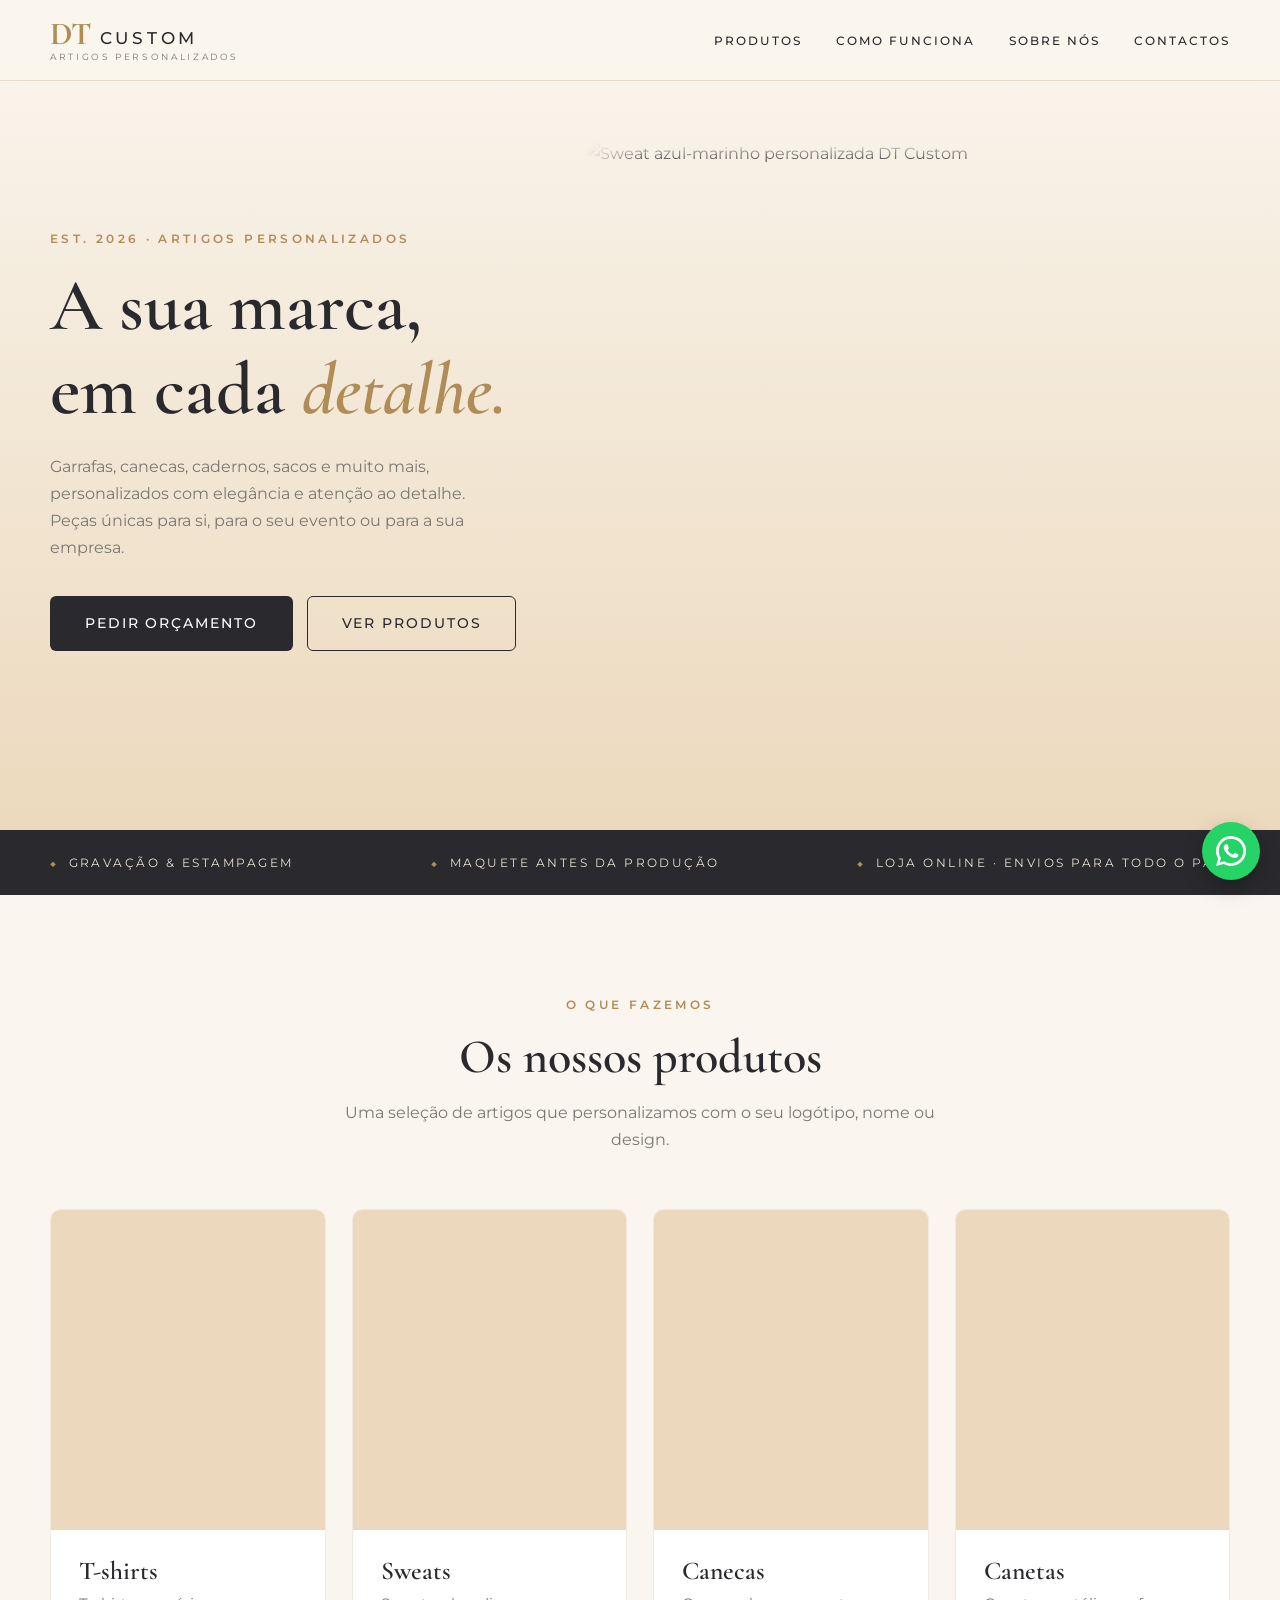
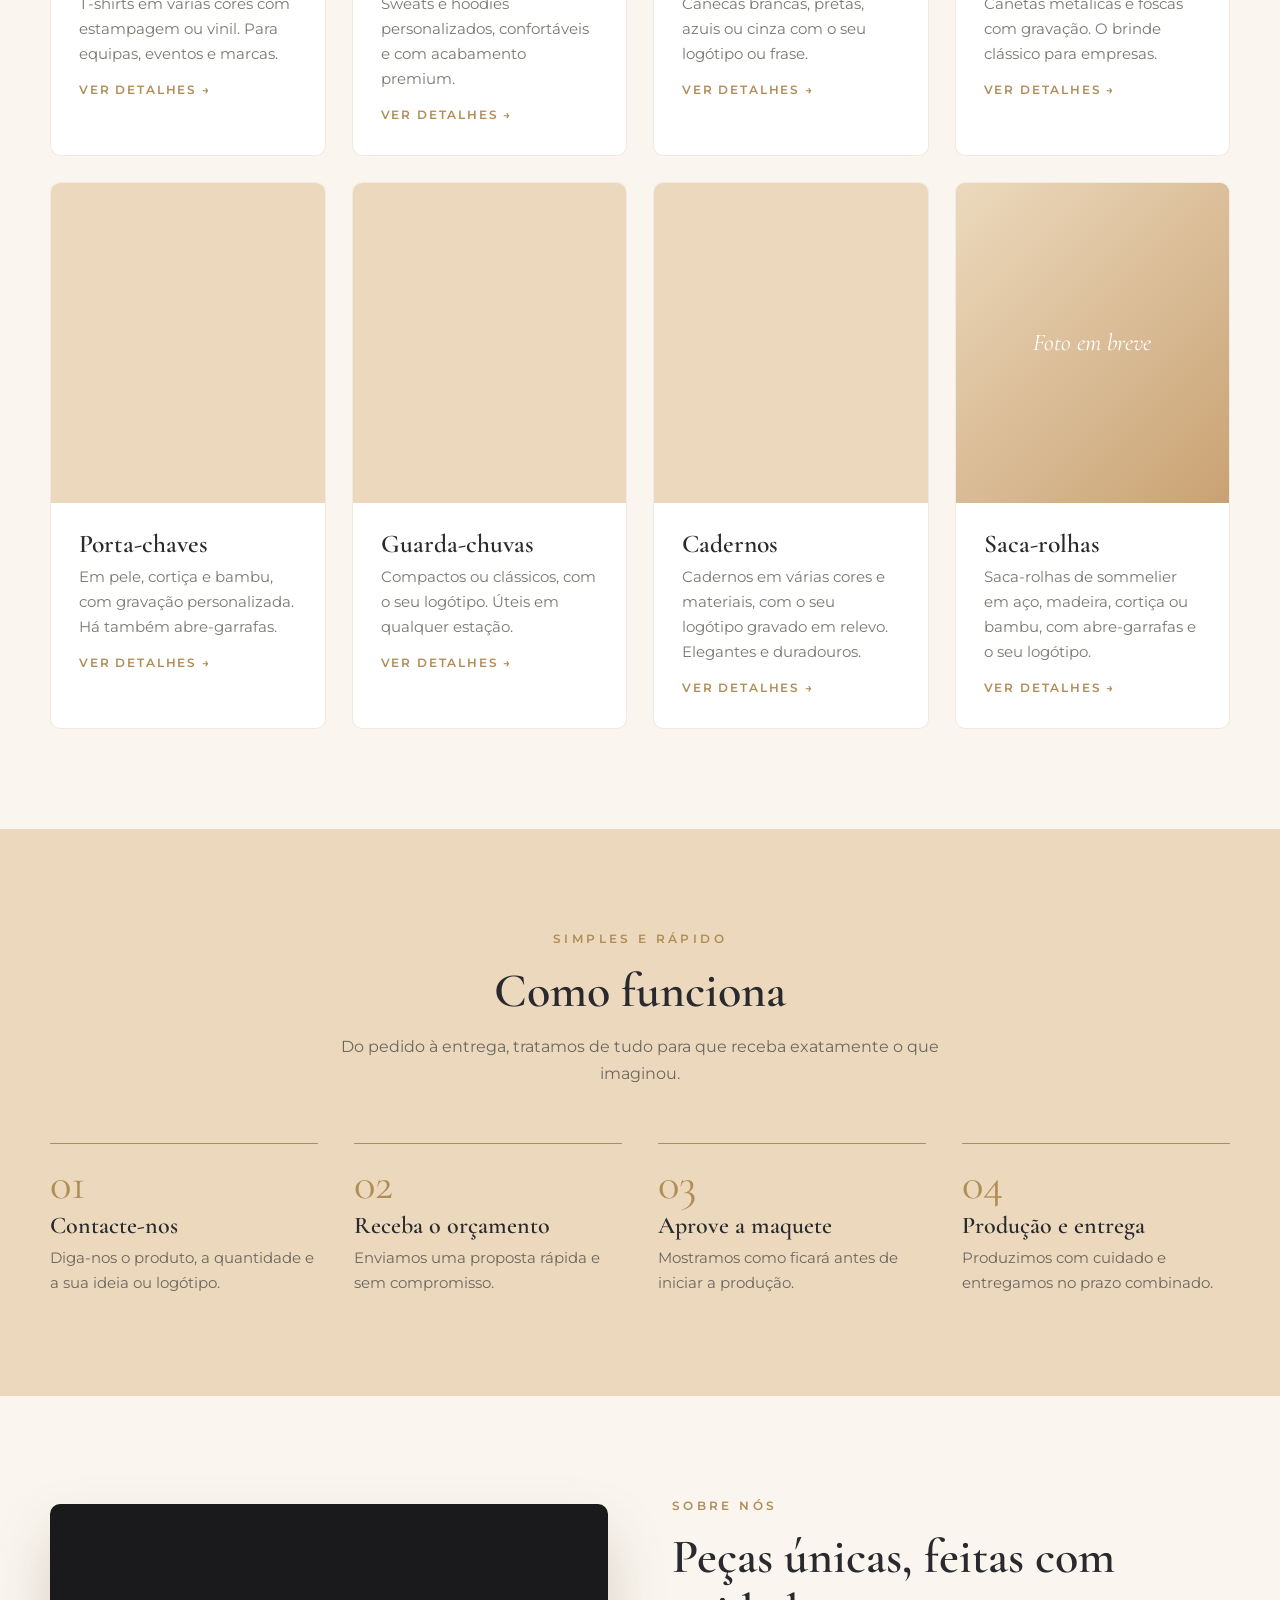
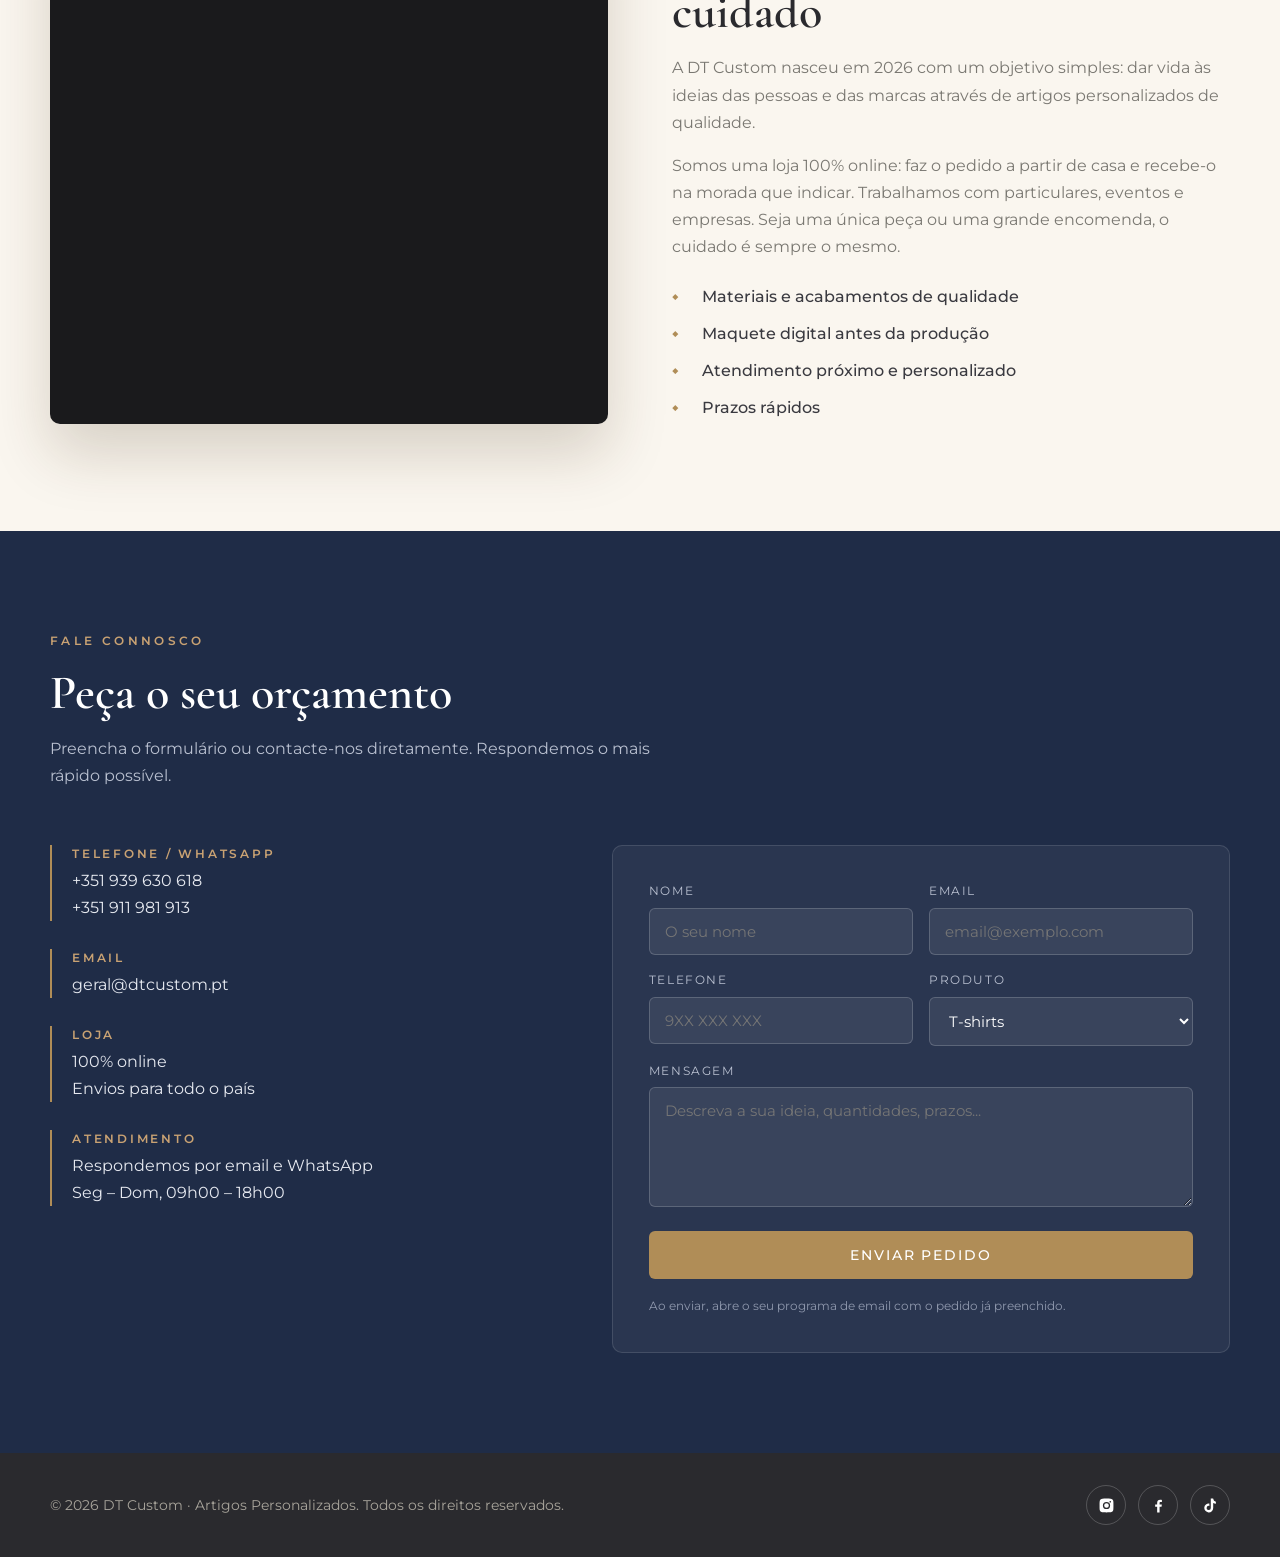
==== site.html @ 7c02f014 "Add files via upload" ====
<!DOCTYPE html>
<html lang="pt-PT">
<head>
  <meta charset="UTF-8">
  <meta name="viewport" content="width=device-width, initial-scale=1.0">
  <title>DT Custom | Artigos Personalizados</title>
  <meta name="description" content="DT Custom — artigos personalizados: garrafas, canecas, cadernos, sacos e brindes com a sua marca. Peça o seu orçamento.">
  <link rel="preconnect" href="https://fonts.googleapis.com">
  <link rel="preconnect" href="https://fonts.gstatic.com" crossorigin>
  <link href="https://fonts.googleapis.com/css2?family=Cormorant+Garamond:wght@500;600;700&family=Montserrat:wght@400;500;600&display=swap" rel="stylesheet">

  <style>
    /* ============ CORES (inspiradas na imagem de layout) ============ */
    :root {
      --creme: #faf6ef;
      --madeira: #ecd9bd;
      --kraft: #c9a273;
      --dourado: #b08d57;
      --marinho: #1f2c47;
      --carvao: #2a2a2e;
      --texto: #3a3a40;
      --cinza: #7a7872;
      --raio: 6px;
    }

    * { margin: 0; padding: 0; box-sizing: border-box; }
    html { scroll-behavior: smooth; }
    body { font-family: 'Montserrat', sans-serif; color: var(--texto); background: var(--creme); line-height: 1.7; }
    a { color: inherit; text-decoration: none; }
    img { max-width: 100%; display: block; }
    .container { width: min(1180px, 100% - 40px); margin-inline: auto; }
    section { padding: 100px 0; }

    h1, h2, h3 { font-family: 'Cormorant Garamond', serif; color: var(--carvao); font-weight: 600; line-height: 1.15; }
    h2 { font-size: clamp(2rem, 4.5vw, 3rem); margin-bottom: 14px; }
    .tag { display: block; font-size: .75rem; font-weight: 600; letter-spacing: .28em; text-transform: uppercase; color: var(--dourado); margin-bottom: 14px; }
    .subtitulo { color: var(--cinza); max-width: 600px; }
    .centro { text-align: center; }
    .centro .subtitulo { margin-inline: auto; }

    .btn {
      display: inline-block; padding: 15px 34px; border-radius: var(--raio);
      font-weight: 500; font-size: .85rem; letter-spacing: .14em; text-transform: uppercase;
      transition: all .25s; cursor: pointer; border: 1px solid transparent; font-family: inherit;
    }
    .btn-principal { background: var(--carvao); color: #fff; }
    .btn-principal:hover { background: var(--dourado); }
    .btn-contorno { border-color: var(--carvao); color: var(--carvao); }
    .btn-contorno:hover { background: var(--carvao); color: #fff; }

    /* ============ MENU ============ */
    header { position: fixed; inset: 0 0 auto 0; z-index: 100; background: rgba(250,246,239,.94); backdrop-filter: blur(8px); border-bottom: 1px solid rgba(176,141,87,.25); }
    .nav { display: flex; align-items: center; justify-content: space-between; height: 80px; }
    .logo { display: flex; flex-direction: column; line-height: 1; align-items: flex-start; }
    .logo b { font-family: 'Cormorant Garamond', serif; font-size: 2rem; font-weight: 700; color: var(--dourado); letter-spacing: -.02em; }
    .logo b small { font-size: 1.05rem; color: var(--carvao); letter-spacing: .22em; font-family: 'Montserrat', sans-serif; font-weight: 500; margin-left: 8px; }
    .logo span { font-size: .55rem; letter-spacing: .3em; color: var(--cinza); margin-top: 3px; }
    .menu { display: flex; gap: 34px; list-style: none; align-items: center; }
    .menu a { font-size: .78rem; font-weight: 500; letter-spacing: .16em; text-transform: uppercase; color: var(--carvao); transition: color .2s; }
    .menu a:hover { color: var(--dourado); }
    .menu-btn { display: none; background: none; border: none; font-size: 1.8rem; cursor: pointer; color: var(--carvao); }

    /* Submenu de produtos */
    .menu > li { position: relative; }
    .menu > li.tem-sub { padding: 28px 0; }
    .submenu { position: absolute; top: 100%; left: -20px; min-width: 220px; list-style: none; background: #fff; border: 1px solid rgba(176,141,87,.25); border-radius: 8px; padding: 10px 0; box-shadow: 0 18px 40px rgba(60,40,10,.14); opacity: 0; visibility: hidden; transform: translateY(8px); transition: all .2s; }
    .menu > li:hover .submenu, .menu > li:focus-within .submenu { opacity: 1; visibility: visible; transform: none; }
    .submenu a { display: block; padding: 9px 22px; font-size: .74rem; }
    .submenu a:hover { background: var(--creme); }
    .produto { cursor: pointer; }
    .produto:not(.destaque) .texto::after { content: "Ver detalhes →"; display: block; margin-top: 14px; font-size: .72rem; letter-spacing: .16em; text-transform: uppercase; color: var(--dourado); font-weight: 600; }

    /* ============ HERO ============ */
    .hero { padding: 140px 0 90px; background: linear-gradient(180deg, var(--creme), var(--madeira)); }
    .hero-grid { display: grid; grid-template-columns: .85fr 1.15fr; gap: 56px; align-items: center; }
    .hero h1 { font-size: clamp(2.6rem, 6vw, 4.6rem); margin-bottom: 20px; }
    .hero h1 em { color: var(--dourado); font-style: italic; }
    .hero p { color: var(--cinza); max-width: 440px; margin-bottom: 34px; }
    .hero-botoes { display: flex; gap: 14px; flex-wrap: wrap; }
    /* A foto dissolve-se no fundo do banner (sem moldura) */
    .hero-img { position: relative; }
    .hero-img img {
      width: 100%; height: clamp(360px, 54vw, 600px); object-fit: cover; object-position: center 30%;
      mix-blend-mode: multiply;
      -webkit-mask-image: linear-gradient(to right, transparent 0, #000 9%, #000 92%, transparent 100%), linear-gradient(to bottom, transparent 0, #000 4%, #000 90%, transparent 100%);
      -webkit-mask-composite: source-in;
      mask-image: linear-gradient(to right, transparent 0, #000 9%, #000 92%, transparent 100%), linear-gradient(to bottom, transparent 0, #000 4%, #000 90%, transparent 100%);
      mask-composite: intersect;
    }

    /* ============ FAIXA ============ */
    .faixa { background: var(--carvao); color: #e8dfce; padding: 22px 0; }
    .faixa .container { display: flex; justify-content: space-between; flex-wrap: wrap; gap: 14px 30px; font-size: .78rem; letter-spacing: .2em; text-transform: uppercase; }
    .faixa span::before { content: "◆"; color: var(--dourado); margin-right: 10px; font-size: .6rem; }

    /* ============ IMAGENS RECORTADAS DA FOTO ============ */
    .recorte {
      background-image: url('IMG/DT%20custom%20layout.jpg');
      background-repeat: no-repeat;
      background-size: 380% auto;
      background-color: var(--madeira);
    }

    /* ============ PRODUTOS ============ */
    .produtos-grid { display: grid; grid-template-columns: repeat(auto-fit, minmax(250px, 1fr)); gap: 26px; margin-top: 56px; }
    .foto.sem-foto, .prod-foto.sem-foto { display: grid; place-items: center; background: linear-gradient(135deg, var(--madeira), var(--kraft)); }
    .foto.sem-foto span { font-family: 'Cormorant Garamond', serif; font-style: italic; font-size: 1.5rem; color: #fff; }
    .produto { background: #fff; border-radius: 10px; overflow: hidden; transition: transform .3s, box-shadow .3s; border: 1px solid rgba(176,141,87,.18); }
    .produto:hover { transform: translateY(-6px); box-shadow: 0 22px 44px rgba(60,40,10,.12); }
    .produto .foto { height: 320px; background-size: cover; background-position: center 82%; background-repeat: no-repeat; background-color: var(--madeira); }
    .produto div.texto { padding: 26px 28px 30px; }
    .produto h3 { font-size: 1.6rem; margin-bottom: 6px; }
    .produto p { color: var(--cinza); font-size: .92rem; }

    /* Cartão em destaque (Cadernos): ocupa a linha toda */
    .produto.destaque { grid-column: 1 / -1; display: grid; grid-template-columns: 1.5fr 1fr; align-items: stretch; }
    .produto.destaque .foto { height: 100%; min-height: 380px; background-size: cover !important; background-position: center !important; }
    .produto.destaque .texto { display: flex; flex-direction: column; justify-content: center; padding: 40px; }
    .produto.destaque h3 { font-size: 2.2rem; }
    .produto.destaque p { font-size: 1rem; margin-bottom: 22px; }
    .produto.destaque .btn { align-self: flex-start; }
    @media (max-width: 800px) { .produto.destaque { grid-template-columns: 1fr; } .produto.destaque .foto { min-height: 280px; } .produto.destaque .texto { padding: 26px 28px 30px; } }

    /* Ampliar foto (resolução total) */
    .lightbox { position: fixed; inset: 0; z-index: 200; background: rgba(15,15,18,.92); display: none; align-items: center; justify-content: center; padding: 20px; cursor: zoom-out; }
    .lightbox.aberto { display: flex; }
    .lightbox img { max-width: 100%; max-height: 100%; object-fit: contain; border-radius: 6px; }
    .lightbox button { position: absolute; top: 14px; right: 20px; background: none; border: none; color: #fff; font-size: 2.4rem; cursor: pointer; line-height: 1; }

    /* ============ PROCESSO ============ */
    .processo { background: var(--madeira); }
    .passos { display: grid; grid-template-columns: repeat(auto-fit, minmax(220px, 1fr)); gap: 36px; margin-top: 56px; counter-reset: passo; }
    .passo { counter-increment: passo; padding-top: 14px; border-top: 1px solid var(--dourado); }
    .passo::before { content: "0" counter(passo); display: block; font-family: 'Cormorant Garamond', serif; font-size: 2.8rem; color: var(--dourado); line-height: 1.2; }
    .passo h3 { font-size: 1.5rem; margin-bottom: 6px; }
    .passo p { color: #6b675f; font-size: .92rem; }

    /* ============ SOBRE ============ */
    .sobre-grid { display: grid; grid-template-columns: 1fr 1fr; gap: 64px; align-items: center; }
    .sobre-img { height: 520px; border-radius: 10px; background: #1a1a1c url('IMG/Gemini_Generated_Image_ebyib9ebyib9ebyi.jpg') center / cover no-repeat; box-shadow: 0 30px 60px rgba(60,40,10,.18); }
    .sobre-texto p { color: var(--cinza); margin-bottom: 16px; }
    .vantagens { list-style: none; margin-top: 22px; }
    .vantagens li { padding-left: 30px; position: relative; margin-bottom: 10px; font-weight: 500; }
    .vantagens li::before { content: "◆"; position: absolute; left: 0; color: var(--dourado); font-size: .7rem; top: 4px; }

    /* ============ CONTACTOS ============ */
    .contactos { background: var(--marinho); color: #fff; }
    .contactos h2 { color: #fff; }
    .contactos .subtitulo { color: #b9c0d0; }
    .contactos-grid { display: grid; grid-template-columns: .9fr 1.1fr; gap: 56px; margin-top: 56px; }
    .info-item { margin-bottom: 28px; padding-left: 20px; border-left: 2px solid var(--dourado); }
    .info-item h4 { font-size: .72rem; letter-spacing: .24em; text-transform: uppercase; color: var(--kraft); font-weight: 600; margin-bottom: 2px; }
    .info-item p, .info-item a { color: #e6e9f0; }
    .info-item a:hover { color: var(--kraft); }

    form { background: rgba(255,255,255,.05); border: 1px solid rgba(255,255,255,.12); border-radius: 10px; padding: 36px; display: grid; gap: 16px; }
    .linha { display: grid; grid-template-columns: 1fr 1fr; gap: 16px; }
    label { font-size: .72rem; letter-spacing: .14em; text-transform: uppercase; color: #b9c0d0; display: block; margin-bottom: 6px; }
    input, select, textarea { width: 100%; padding: 13px 15px; border-radius: var(--raio); border: 1px solid rgba(255,255,255,.18); background: rgba(255,255,255,.07); color: #fff; font-family: inherit; font-size: .95rem; }
    select option { color: #000; }
    input:focus, select:focus, textarea:focus { outline: 2px solid var(--dourado); border-color: transparent; }
    textarea { resize: vertical; min-height: 120px; }
    form .btn-principal { background: var(--dourado); }
    form .btn-principal:hover { background: var(--kraft); }
    .form-nota { font-size: .78rem; color: #8f98ad; }

    /* ============ RODAPÉ ============ */
    footer { background: var(--carvao); color: #a8a49b; padding: 32px 0; font-size: .85rem; }
    .rodape { display: flex; justify-content: space-between; align-items: center; flex-wrap: wrap; gap: 16px; }
    .redes { display: flex; gap: 12px; }
    .redes a { width: 40px; height: 40px; border-radius: 50%; border: 1px solid rgba(255,255,255,.2); display: grid; place-items: center; transition: all .2s; }
    .redes a:hover { background: var(--dourado); border-color: var(--dourado); }
    .redes svg { width: 17px; height: 17px; fill: #fff; }

    .whatsapp { position: fixed; right: 20px; bottom: 20px; z-index: 99; width: 58px; height: 58px; border-radius: 50%; background: #25d366; display: grid; place-items: center; box-shadow: 0 8px 20px rgba(0,0,0,.25); transition: transform .2s; }
    .whatsapp:hover { transform: scale(1.08); }
    .whatsapp svg { width: 30px; height: 30px; fill: #fff; }

    /* ============ TELEMÓVEL ============ */
    @media (max-width: 900px) {
      section { padding: 70px 0; }
      .menu-btn { display: block; }
      .menu { position: absolute; top: 80px; left: 0; right: 0; flex-direction: column; align-items: stretch; gap: 0; background: var(--creme); max-height: 0; overflow: hidden; transition: max-height .3s; border-bottom: 1px solid rgba(176,141,87,.25); }
      .menu.aberto { max-height: 400px; }
      .menu li a { display: block; padding: 16px 24px; border-top: 1px solid rgba(176,141,87,.15); }
      .menu > li.tem-sub { padding: 0; }
      .submenu { position: static; opacity: 1; visibility: visible; transform: none; box-shadow: none; border: none; border-radius: 0; background: rgba(236,217,189,.35); padding: 0; }
      .submenu a { padding-left: 44px; }
      .menu.aberto { max-height: 80vh; overflow-y: auto; }
      .hero { padding-top: 120px; }
      .hero-grid, .sobre-grid, .contactos-grid { grid-template-columns: 1fr; }
      .sobre-img { height: 360px; }
      .linha { grid-template-columns: 1fr; }
      form { padding: 24px; }
      .faixa .container { justify-content: center; text-align: center; }
    }
  </style>
</head>
<body>

  <!-- ================= MENU ================= -->
  <header>
    <nav class="container nav">
      <a href="#inicio" class="logo" aria-label="DT Custom">
        <b>DT<small>CUSTOM</small></b>
        <span>ARTIGOS PERSONALIZADOS</span>
      </a>
      <button class="menu-btn" aria-label="Abrir menu" onclick="document.querySelector('.menu').classList.toggle('aberto')">☰</button>
      <ul class="menu">
        <li class="tem-sub">
          <a href="#produtos">Produtos</a>
          <ul class="submenu">
            <li><a href="produtos/t-shirts.html">T-shirts</a></li>
            <li><a href="produtos/sweats.html">Sweats</a></li>
            <li><a href="produtos/canecas.html">Canecas</a></li>
            <li><a href="produtos/canetas.html">Canetas</a></li>
            <li><a href="produtos/porta-chaves.html">Porta-chaves</a></li>
            <li><a href="produtos/guarda-chuvas.html">Guarda-chuvas</a></li>
            <li><a href="produtos/cadernos.html">Cadernos</a></li>
            <li><a href="produtos/saca-rolhas.html">Saca-rolhas</a></li>
          </ul>
        </li>
        <li><a href="#processo">Como funciona</a></li>
        <li><a href="#sobre">Sobre nós</a></li>
        <li><a href="#contactos">Contactos</a></li>
      </ul>
    </nav>
  </header>

  <!-- ================= HERO ================= -->
  <section class="hero" id="inicio">
    <div class="container hero-grid">
      <div>
        <span class="tag">Est. 2026 · Artigos personalizados</span>
        <h1>A sua marca,<br>em cada <em>detalhe.</em></h1>
        <p>Garrafas, canecas, cadernos, sacos e muito mais, personalizados com elegância e atenção ao detalhe. Peças únicas para si, para o seu evento ou para a sua empresa.</p>
        <div class="hero-botoes">
          <a href="#contactos" class="btn btn-principal">Pedir orçamento</a>
          <a href="#produtos" class="btn btn-contorno">Ver produtos</a>
        </div>
      </div>
      <div class="hero-img">
        <img src="IMG/web/sweat_homem.jpg" alt="Sweat azul-marinho personalizada DT Custom">
      </div>
    </div>
  </section>

  <div class="faixa">
    <div class="container">
      <span>Gravação &amp; estampagem</span>
      <span>Maquete antes da produção</span>
      <span>Loja online · Envios para todo o país</span>
    </div>
  </div>

  <!-- ================= PRODUTOS ================= -->
  <section id="produtos">
    <div class="container">
      <div class="centro">
        <span class="tag">O que fazemos</span>
        <h2>Os nossos produtos</h2>
        <p class="subtitulo">Uma seleção de artigos que personalizamos com o seu logótipo, nome ou design.</p>
      </div>
      <div class="produtos-grid">
        <article class="produto">
          <div class="foto" data-full="IMG/t-shirts.jpg" style="background-image:url('IMG/web/t-shirts.jpg')"></div>
          <div class="texto"><h3>T-shirts</h3><p>T-shirts em várias cores com estampagem ou vinil. Para equipas, eventos e marcas.</p></div>
        </article>
        <article class="produto">
          <div class="foto" data-full="IMG/sweats.jpg" style="background-image:url('IMG/web/sweats.jpg')"></div>
          <div class="texto"><h3>Sweats</h3><p>Sweats e hoodies personalizados, confortáveis e com acabamento premium.</p></div>
        </article>
        <article class="produto">
          <div class="foto" data-full="IMG/canecas.jpg" style="background-image:url('IMG/web/canecas.jpg')"></div>
          <div class="texto"><h3>Canecas</h3><p>Canecas brancas, pretas, azuis ou cinza com o seu logótipo ou frase.</p></div>
        </article>
        <article class="produto">
          <div class="foto" data-full="IMG/canetas.jpg" style="background-image:url('IMG/web/canetas.jpg')"></div>
          <div class="texto"><h3>Canetas</h3><p>Canetas metálicas e foscas com gravação. O brinde clássico para empresas.</p></div>
        </article>
        <article class="produto">
          <div class="foto" data-full="IMG/porta%20chaves.jpg" style="background-image:url('IMG/web/porta-chaves.jpg')"></div>
          <div class="texto"><h3>Porta-chaves</h3><p>Em pele, cortiça e bambu, com gravação personalizada. Há também abre-garrafas.</p></div>
        </article>
        <article class="produto">
          <div class="foto" data-full="IMG/guarda-chuva.jpg" style="background-image:url('IMG/web/guarda-chuva.jpg')"></div>
          <div class="texto"><h3>Guarda-chuvas</h3><p>Compactos ou clássicos, com o seu logótipo. Úteis em qualquer estação.</p></div>
        </article>
        <article class="produto">
          <div class="foto" data-full="IMG/Cadernos.jpg" style="background-image:url('IMG/web/Cadernos.jpg')"></div>
          <div class="texto"><h3>Cadernos</h3><p>Cadernos em várias cores e materiais, com o seu logótipo gravado em relevo. Elegantes e duradouros.</p></div>
        </article>
        <article class="produto">
          <div class="foto sem-foto"><span>Foto em breve</span></div>
          <div class="texto"><h3>Saca-rolhas</h3><p>Saca-rolhas de sommelier em aço, madeira, cortiça ou bambu, com abre-garrafas e o seu logótipo.</p></div>
        </article>
      </div>
    </div>
  </section>

  <!-- ================= COMO FUNCIONA ================= -->
  <section class="processo" id="processo">
    <div class="container">
      <div class="centro">
        <span class="tag">Simples e rápido</span>
        <h2>Como funciona</h2>
        <p class="subtitulo" style="color:#6b675f">Do pedido à entrega, tratamos de tudo para que receba exatamente o que imaginou.</p>
      </div>
      <div class="passos">
        <div class="passo"><h3>Contacte-nos</h3><p>Diga-nos o produto, a quantidade e a sua ideia ou logótipo.</p></div>
        <div class="passo"><h3>Receba o orçamento</h3><p>Enviamos uma proposta rápida e sem compromisso.</p></div>
        <div class="passo"><h3>Aprove a maquete</h3><p>Mostramos como ficará antes de iniciar a produção.</p></div>
        <div class="passo"><h3>Produção e entrega</h3><p>Produzimos com cuidado e entregamos no prazo combinado.</p></div>
      </div>
    </div>
  </section>

  <!-- ================= SOBRE ================= -->
  <section id="sobre">
    <div class="container sobre-grid">
      <div class="sobre-img" role="img" aria-label="Logótipo DT Custom em dourado"></div>
      <div class="sobre-texto">
        <span class="tag">Sobre nós</span>
        <h2>Peças únicas, feitas com cuidado</h2>
        <p>A DT Custom nasceu em 2026 com um objetivo simples: dar vida às ideias das pessoas e das marcas através de artigos personalizados de qualidade.</p>
        <p>Somos uma loja 100% online: faz o pedido a partir de casa e recebe-o na morada que indicar. Trabalhamos com particulares, eventos e empresas. Seja uma única peça ou uma grande encomenda, o cuidado é sempre o mesmo.</p>
        <ul class="vantagens">
          <li>Materiais e acabamentos de qualidade</li>
          <li>Maquete digital antes da produção</li>
          <li>Atendimento próximo e personalizado</li>
          <li>Prazos rápidos</li>
        </ul>
      </div>
    </div>
  </section>

  <!-- ================= CONTACTOS ================= -->
  <section class="contactos" id="contactos">
    <div class="container">
      <span class="tag" style="color:var(--kraft)">Fale connosco</span>
      <h2>Peça o seu orçamento</h2>
      <p class="subtitulo">Preencha o formulário ou contacte-nos diretamente. Respondemos o mais rápido possível.</p>

      <div class="contactos-grid">
        <div>
          <!-- ALTERE OS SEUS DADOS DE CONTACTO AQUI -->
          <div class="info-item"><h4>Telefone / WhatsApp</h4><a href="tel:+351939630618">+351 939 630 618</a><br><a href="tel:+351911981913">+351 911 981 913</a></div>
          <div class="info-item"><h4>Email</h4><a href="mailto:geral@dtcustom.pt">geral@dtcustom.pt</a></div>
          <div class="info-item"><h4>Loja</h4><p>100% online<br>Envios para todo o país</p></div>
          <div class="info-item"><h4>Atendimento</h4><p>Respondemos por email e WhatsApp<br>Seg – Dom, 09h00 – 18h00</p></div>
        </div>

        <form id="formulario">
          <div class="linha">
            <div><label for="nome">Nome</label><input id="nome" required placeholder="O seu nome"></div>
            <div><label for="email">Email</label><input id="email" type="email" required placeholder="email@exemplo.com"></div>
          </div>
          <div class="linha">
            <div><label for="telefone">Telefone</label><input id="telefone" type="tel" placeholder="9XX XXX XXX"></div>
            <div>
              <label for="produto">Produto</label>
              <select id="produto">
                <option>T-shirts</option>
                <option>Sweats</option>
                <option>Canecas</option>
                <option>Canetas</option>
                <option>Porta-chaves</option>
                <option>Guarda-chuvas</option>
                <option>Cadernos</option>
                <option>Saca-rolhas</option>
                <option>Outro</option>
              </select>
            </div>
          </div>
          <div><label for="mensagem">Mensagem</label><textarea id="mensagem" required placeholder="Descreva a sua ideia, quantidades, prazos..."></textarea></div>
          <button type="submit" class="btn btn-principal">Enviar pedido</button>
          <p class="form-nota">Ao enviar, abre o seu programa de email com o pedido já preenchido.</p>
        </form>
      </div>
    </div>
  </section>

  <!-- ================= RODAPÉ ================= -->
  <footer>
    <div class="container rodape">
      <p>© <span id="ano"></span> DT Custom · Artigos Personalizados. Todos os direitos reservados.</p>
      <div class="redes">
        <!-- Coloque os links das suas redes sociais -->
        <a href="https://instagram.com/" target="_blank" rel="noopener" aria-label="Instagram">
          <svg viewBox="0 0 24 24"><path d="M12 2.2c3.2 0 3.6 0 4.8.1 1.2.1 1.8.2 2.2.4.6.2 1 .5 1.4.9.4.4.7.8.9 1.4.2.4.4 1.1.4 2.2.1 1.3.1 1.6.1 4.8s0 3.6-.1 4.8c-.1 1.2-.2 1.8-.4 2.2-.2.6-.5 1-.9 1.4-.4.4-.8.7-1.4.9-.4.2-1.1.4-2.2.4-1.3.1-1.6.1-4.8.1s-3.6 0-4.8-.1c-1.2-.1-1.8-.2-2.2-.4-.6-.2-1-.5-1.4-.9-.4-.4-.7-.8-.9-1.4-.2-.4-.4-1.1-.4-2.2C2.2 15.6 2.2 15.2 2.2 12s0-3.6.1-4.8c.1-1.2.2-1.8.4-2.2.2-.6.5-1 .9-1.4.4-.4.8-.7 1.4-.9.4-.2 1.1-.4 2.2-.4C8.4 2.2 8.8 2.2 12 2.2zm0 4.7a5.1 5.1 0 100 10.2 5.1 5.1 0 000-10.2zm0 8.4a3.3 3.3 0 110-6.6 3.3 3.3 0 010 6.6zm5.3-9.8a1.2 1.2 0 100 2.4 1.2 1.2 0 000-2.4z"/></svg>
        </a>
        <a href="https://facebook.com/" target="_blank" rel="noopener" aria-label="Facebook">
          <svg viewBox="0 0 24 24"><path d="M13.5 22v-8.2h2.8l.4-3.2h-3.2V8.5c0-.9.3-1.6 1.6-1.6h1.7V4.1c-.3 0-1.3-.1-2.5-.1-2.5 0-4.2 1.5-4.2 4.3v2.4H7.3v3.2h2.8V22h3.4z"/></svg>
        </a>
        <a href="https://tiktok.com/" target="_blank" rel="noopener" aria-label="TikTok">
          <svg viewBox="0 0 24 24"><path d="M19.6 6.7a4.8 4.8 0 01-3.8-4.2V2h-3.4v13.4a2.9 2.9 0 11-2-2.7V9.2a6.3 6.3 0 105.4 6.2V8.6a8.2 8.2 0 003.8 1V6.7z"/></svg>
        </a>
      </div>
    </div>
  </footer>

  <!-- Botão WhatsApp (altere o número: só dígitos, com indicativo 351) -->
  <a class="whatsapp" href="https://wa.me/351939630618" target="_blank" rel="noopener" aria-label="Falar no WhatsApp">
    <svg viewBox="0 0 24 24"><path d="M17.5 14.4c-.3-.1-1.7-.8-2-.9-.3-.1-.5-.1-.7.1-.2.3-.8.9-.9 1.1-.2.2-.3.2-.6.1-.3-.1-1.2-.5-2.3-1.4-.9-.8-1.4-1.7-1.6-2-.2-.3 0-.5.1-.6l.4-.5c.1-.2.2-.3.3-.5.1-.2 0-.4 0-.5l-.9-2.2c-.2-.6-.5-.5-.7-.5h-.6c-.2 0-.5.1-.8.4-.3.3-1 1-1 2.4s1 2.8 1.2 3c.1.2 2 3.1 4.9 4.3.7.3 1.2.5 1.7.6.7.2 1.3.2 1.8.1.6-.1 1.7-.7 1.9-1.4.2-.7.2-1.2.2-1.4-.1-.1-.3-.2-.6-.3zM12 21.8c-1.8 0-3.5-.5-5-1.4l-.4-.2-3.7 1 1-3.6-.2-.4A9.8 9.8 0 1112 21.8zM12 0a12 12 0 00-10.3 18.1L0 24l6.1-1.6A12 12 0 1012 0z"/></svg>
  </a>

  <script>
    // Clicar num produto abre a sua página
    document.querySelectorAll('.produto').forEach(function (card) {
      var slug = card.querySelector('h3').textContent.trim().toLowerCase().replace(/\s+/g, '-');
      card.addEventListener('click', function (e) {
        if (e.target.closest('a')) return;
        window.location.href = 'produtos/' + slug + '.html';
      });
    });

    // Pré-seleciona o produto vindo de uma página de produto (?produto=...)
    var pedido = new URLSearchParams(window.location.search).get('produto');
    if (pedido) {
      var sel = document.getElementById('produto');
      for (var k = 0; k < sel.options.length; k++) { if (sel.options[k].text === pedido) sel.selectedIndex = k; }
    }
    document.getElementById('ano').textContent = new Date().getFullYear();

    document.querySelectorAll('.menu a').forEach(function (link) {
      link.addEventListener('click', function () {
        document.querySelector('.menu').classList.remove('aberto');
      });
    });

    // Formulário: abre o email do cliente com o pedido preenchido (ALTERE o email de destino)
    var EMAIL_DESTINO = 'geral@dtcustom.pt';

    document.getElementById('formulario').addEventListener('submit', function (e) {
      e.preventDefault();
      var nome = document.getElementById('nome').value;
      var email = document.getElementById('email').value;
      var telefone = document.getElementById('telefone').value;
      var produto = document.getElementById('produto').value;
      var mensagem = document.getElementById('mensagem').value;
      var assunto = 'Pedido de orçamento - ' + produto;
      var corpo = 'Nome: ' + nome + '\nEmail: ' + email + '\nTelefone: ' + telefone +
                  '\nProduto: ' + produto + '\n\n' + mensagem;
      window.location.href = 'mailto:' + EMAIL_DESTINO +
        '?subject=' + encodeURIComponent(assunto) + '&body=' + encodeURIComponent(corpo);
    });
  </script>
</body>
</html>
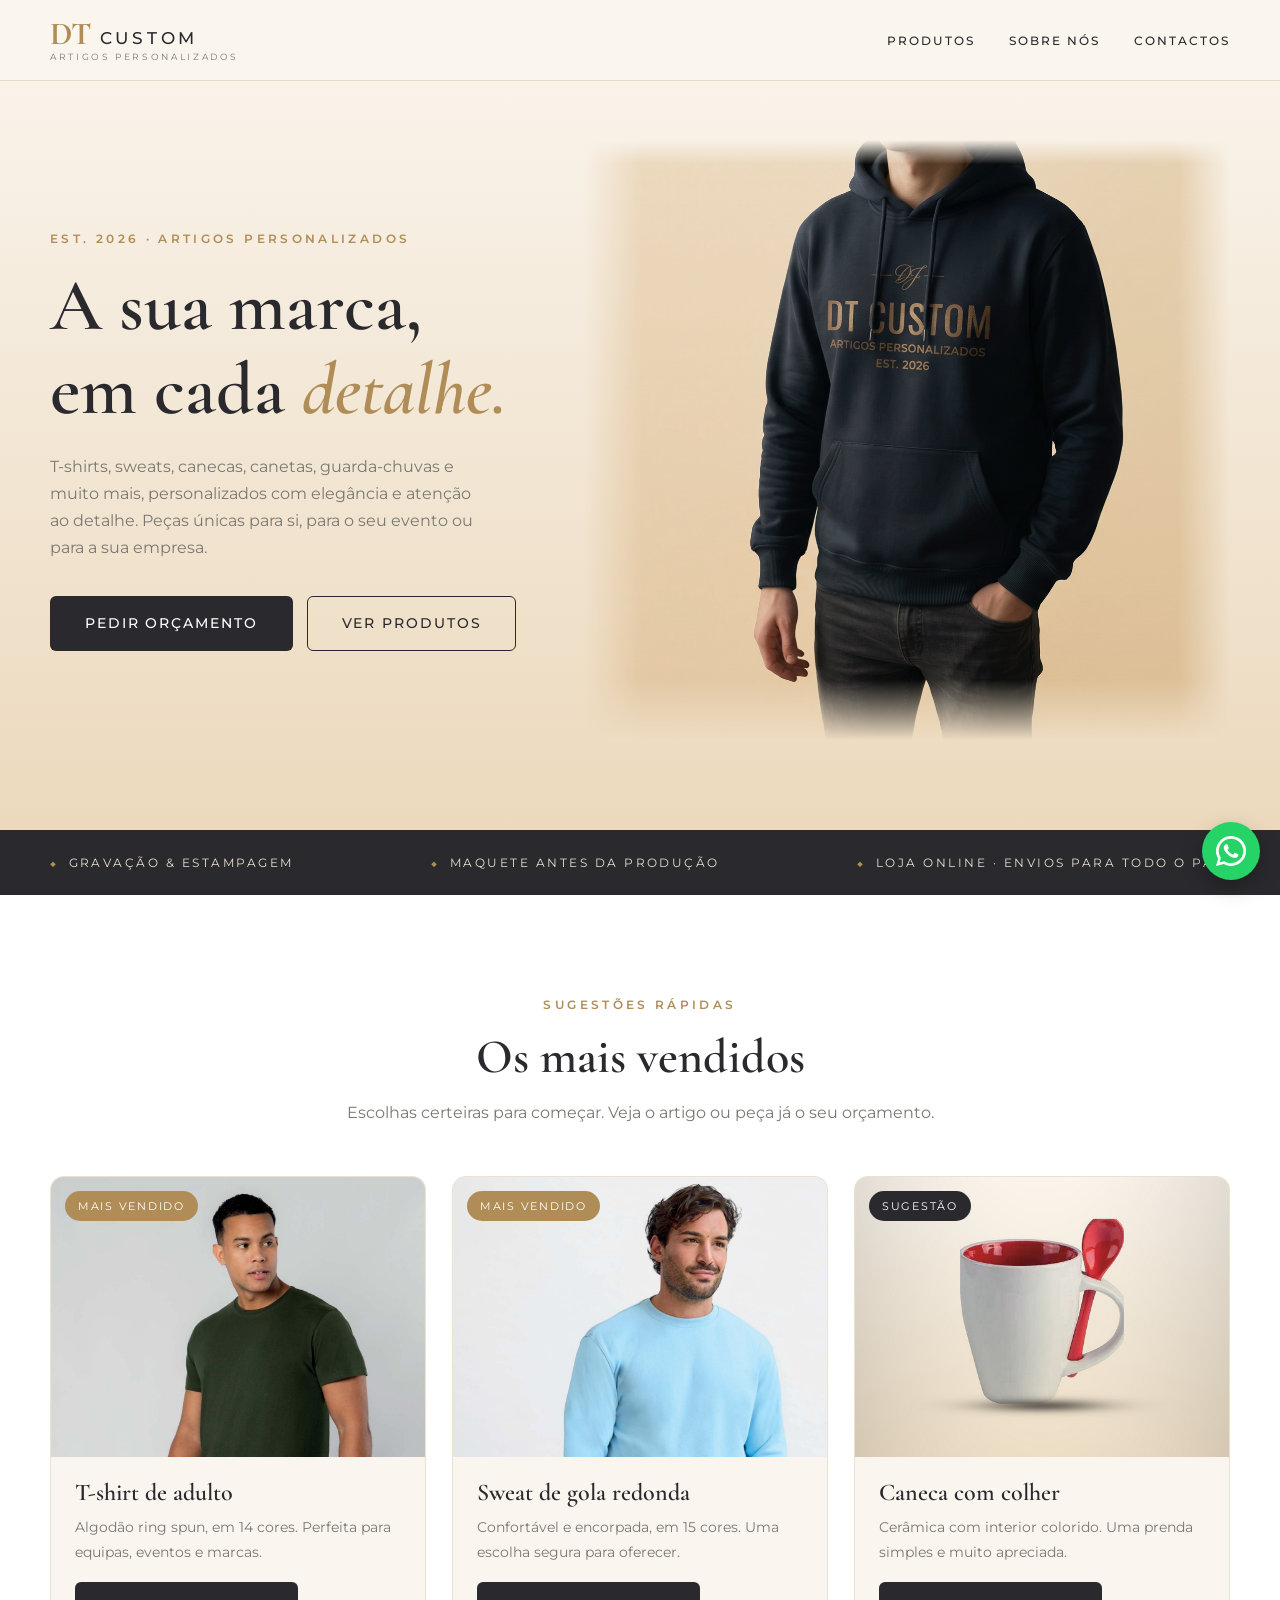
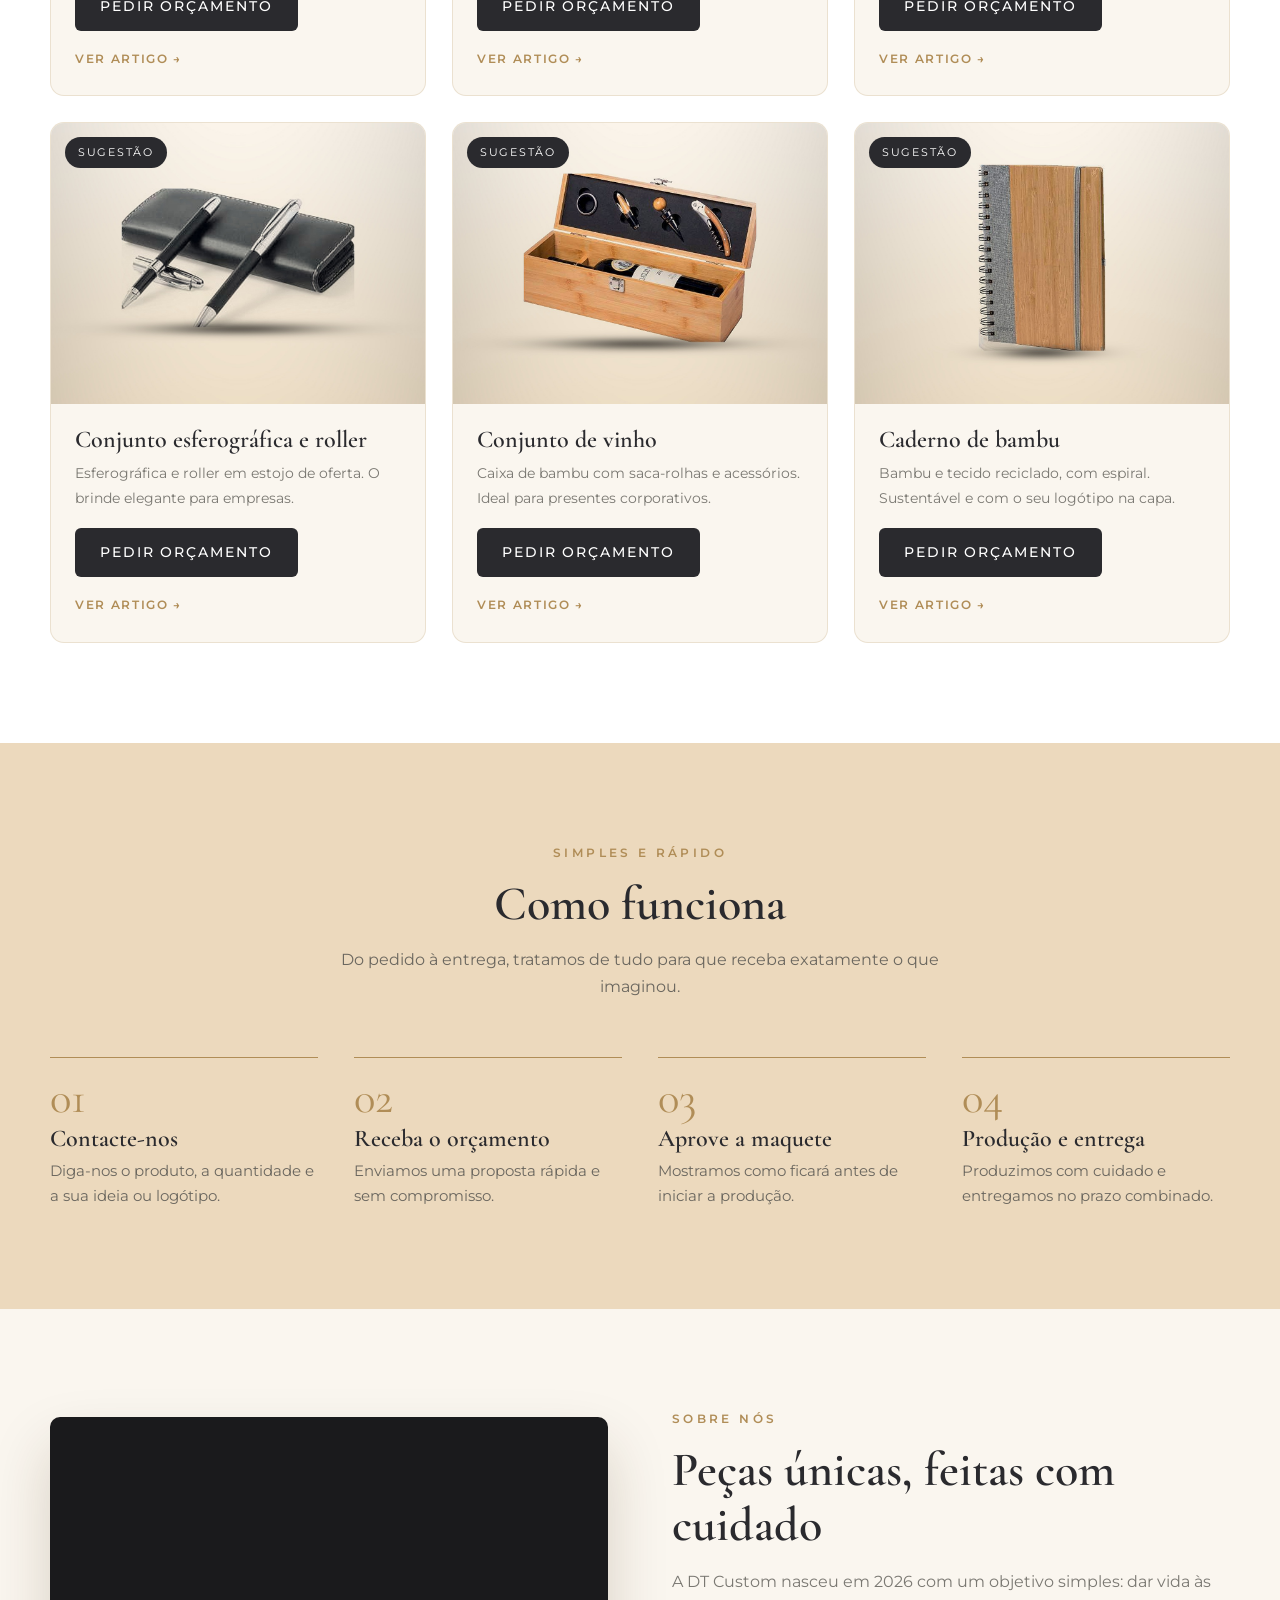
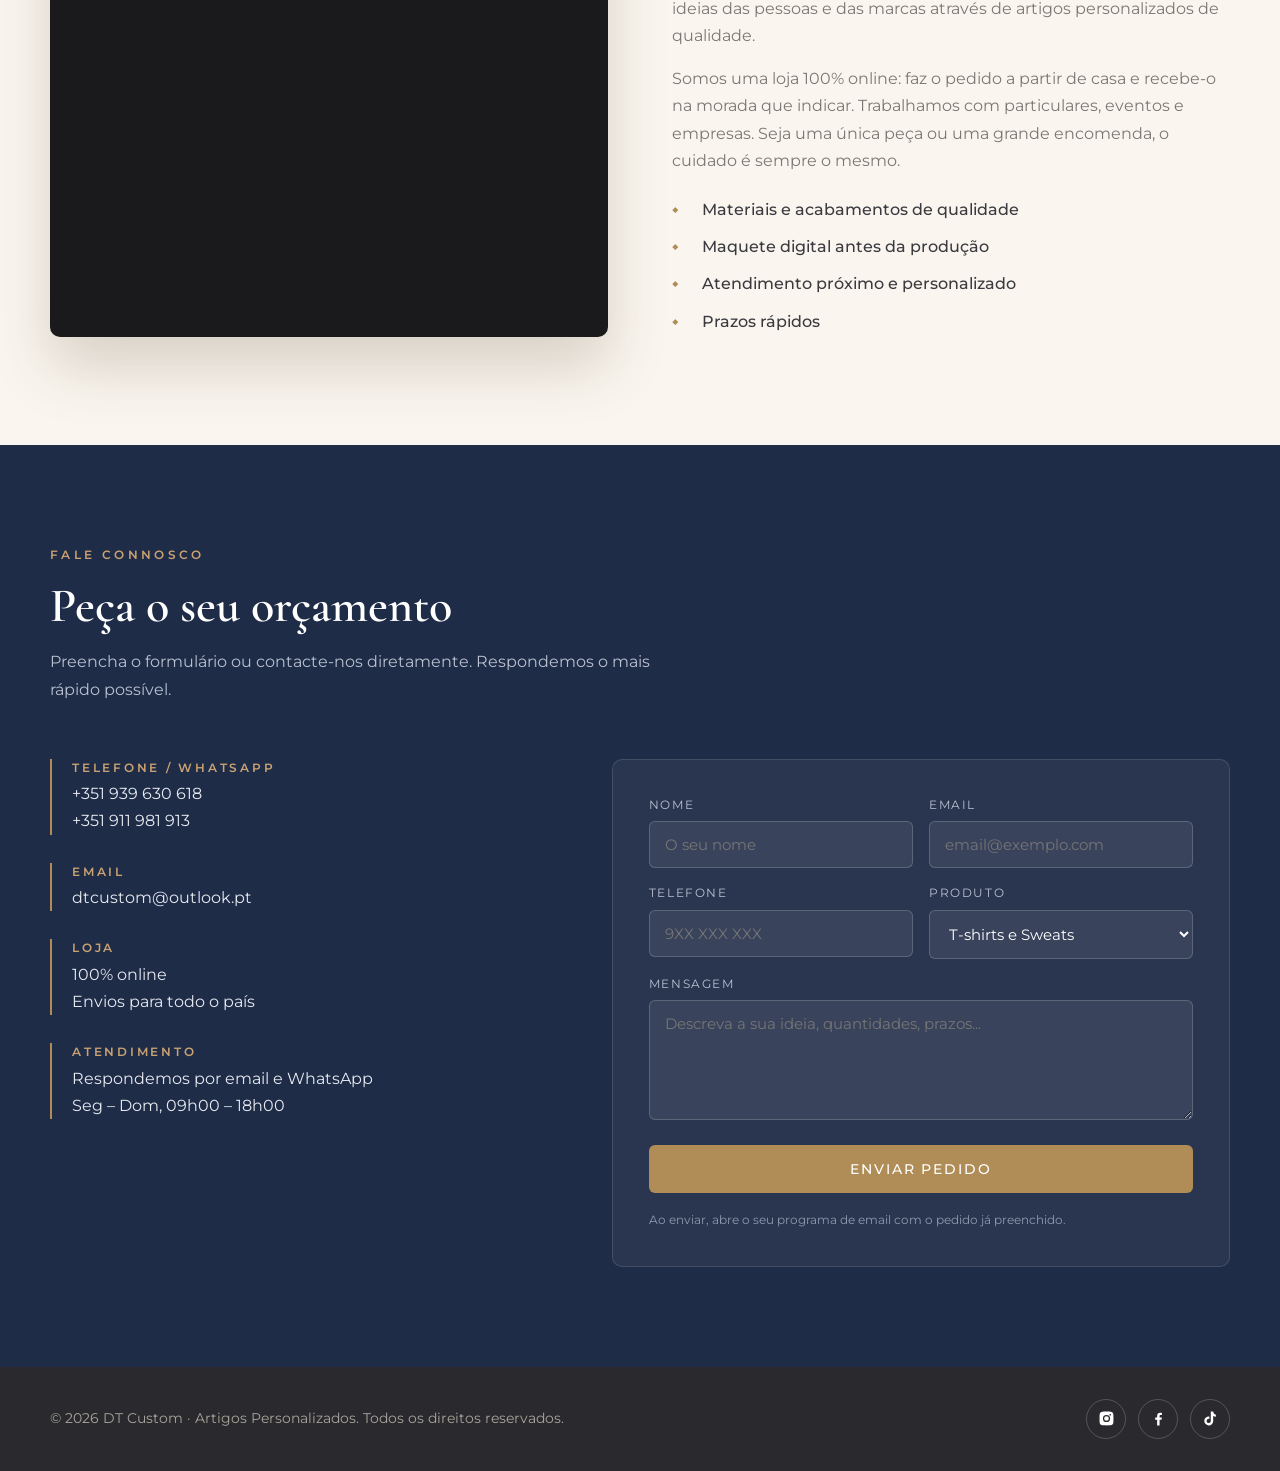
==== commit 16224c2e: "Add files via upload" ====
--- a/site.html
+++ b/site.html
@@ -4,7 +4,7 @@
   <meta charset="UTF-8">
   <meta name="viewport" content="width=device-width, initial-scale=1.0">
   <title>DT Custom | Artigos Personalizados</title>
-  <meta name="description" content="DT Custom — artigos personalizados: garrafas, canecas, cadernos, sacos e brindes com a sua marca. Peça o seu orçamento.">
+  <meta name="description" content="DT Custom — artigos personalizados: t-shirts, sweats, canecas, canetas, guarda-chuvas e brindes com a sua marca. Peça o seu orçamento.">
   <link rel="preconnect" href="https://fonts.googleapis.com">
   <link rel="preconnect" href="https://fonts.gstatic.com" crossorigin>
   <link href="https://fonts.googleapis.com/css2?family=Cormorant+Garamond:wght@500;600;700&family=Montserrat:wght@400;500;600&display=swap" rel="stylesheet">
@@ -70,6 +70,22 @@
     .produto { cursor: pointer; }
     .produto:not(.destaque) .texto::after { content: "Ver detalhes →"; display: block; margin-top: 14px; font-size: .72rem; letter-spacing: .16em; text-transform: uppercase; color: var(--dourado); font-weight: 600; }
 
+    html { scroll-padding-top: 90px; }
+    .sel { position: relative; }
+    /* Mais vendidos */
+    .tops { background: #fff; }
+    .tops-grid { display: grid; grid-template-columns: repeat(auto-fit, minmax(300px, 1fr)); gap: 26px; margin-top: 50px; }
+    .top { background: var(--creme); border-radius: 14px; overflow: hidden; border: 1px solid rgba(176,141,87,.2); display: flex; flex-direction: column; transition: transform .25s, box-shadow .25s; }
+    .top:hover { transform: translateY(-6px); box-shadow: 0 22px 44px rgba(60,40,10,.12); }
+    .top-img { display: block; aspect-ratio: 4 / 3; background-size: cover; background-position: center; }
+    .etq { position: absolute; left: 14px; top: 14px; z-index: 2; background: var(--carvao); color: #fff; font-size: .68rem; letter-spacing: .16em; text-transform: uppercase; padding: 6px 13px; border-radius: 50px; }
+    .etq.ouro { background: var(--dourado); }
+    .top-corpo { padding: 22px 24px 26px; display: flex; flex-direction: column; gap: 8px; flex: 1; }
+    .top-corpo h3 { font-size: 1.5rem; }
+    .top-corpo p { color: var(--cinza); font-size: .9rem; flex: 1; }
+    .top-botoes { display: flex; align-items: center; gap: 18px; margin-top: 10px; flex-wrap: wrap; }
+    .top-botoes .btn { padding: 12px 24px; }
+    .top-botoes .ver { font-size: .74rem; letter-spacing: .14em; text-transform: uppercase; color: var(--dourado); font-weight: 600; }
     /* ============ HERO ============ */
     .hero { padding: 140px 0 90px; background: linear-gradient(180deg, var(--creme), var(--madeira)); }
     .hero-grid { display: grid; grid-template-columns: .85fr 1.15fr; gap: 56px; align-items: center; }
@@ -102,12 +118,12 @@
     }
 
     /* ============ PRODUTOS ============ */
-    .produtos-grid { display: grid; grid-template-columns: repeat(auto-fit, minmax(250px, 1fr)); gap: 26px; margin-top: 56px; }
+    .produtos-grid { display: grid; grid-template-columns: repeat(auto-fit, minmax(320px, 1fr)); gap: 26px; margin-top: 56px; }
     .foto.sem-foto, .prod-foto.sem-foto { display: grid; place-items: center; background: linear-gradient(135deg, var(--madeira), var(--kraft)); }
     .foto.sem-foto span { font-family: 'Cormorant Garamond', serif; font-style: italic; font-size: 1.5rem; color: #fff; }
     .produto { background: #fff; border-radius: 10px; overflow: hidden; transition: transform .3s, box-shadow .3s; border: 1px solid rgba(176,141,87,.18); }
     .produto:hover { transform: translateY(-6px); box-shadow: 0 22px 44px rgba(60,40,10,.12); }
-    .produto .foto { height: 320px; background-size: cover; background-position: center 82%; background-repeat: no-repeat; background-color: var(--madeira); }
+    .produto .foto { height: 320px; background-size: cover; background-position: center; background-repeat: no-repeat; background-color: #f3e8d6; }
     .produto div.texto { padding: 26px 28px 30px; }
     .produto h3 { font-size: 1.6rem; margin-bottom: 6px; }
     .produto p { color: var(--cinza); font-size: .92rem; }
@@ -208,19 +224,17 @@
       <button class="menu-btn" aria-label="Abrir menu" onclick="document.querySelector('.menu').classList.toggle('aberto')">☰</button>
       <ul class="menu">
         <li class="tem-sub">
-          <a href="#produtos">Produtos</a>
+          <a href="#mais-vendidos">Produtos</a>
           <ul class="submenu">
-            <li><a href="produtos/t-shirts.html">T-shirts</a></li>
-            <li><a href="produtos/sweats.html">Sweats</a></li>
+            <li><a href="produtos/t-shirts-e-sweats.html">T-shirts e Sweats</a></li>
             <li><a href="produtos/canecas.html">Canecas</a></li>
             <li><a href="produtos/canetas.html">Canetas</a></li>
+            <li><a href="produtos/cadernos.html">Cadernos</a></li>
             <li><a href="produtos/porta-chaves.html">Porta-chaves</a></li>
             <li><a href="produtos/guarda-chuvas.html">Guarda-chuvas</a></li>
-            <li><a href="produtos/cadernos.html">Cadernos</a></li>
-            <li><a href="produtos/saca-rolhas.html">Saca-rolhas</a></li>
+            <li><a href="produtos/saca-rolhas.html">Saca-rolhas e vinho</a></li>
           </ul>
         </li>
-        <li><a href="#processo">Como funciona</a></li>
         <li><a href="#sobre">Sobre nós</a></li>
         <li><a href="#contactos">Contactos</a></li>
       </ul>
@@ -233,10 +247,10 @@
       <div>
         <span class="tag">Est. 2026 · Artigos personalizados</span>
         <h1>A sua marca,<br>em cada <em>detalhe.</em></h1>
-        <p>Garrafas, canecas, cadernos, sacos e muito mais, personalizados com elegância e atenção ao detalhe. Peças únicas para si, para o seu evento ou para a sua empresa.</p>
+        <p>T-shirts, sweats, canecas, canetas, guarda-chuvas e muito mais, personalizados com elegância e atenção ao detalhe. Peças únicas para si, para o seu evento ou para a sua empresa.</p>
         <div class="hero-botoes">
           <a href="#contactos" class="btn btn-principal">Pedir orçamento</a>
-          <a href="#produtos" class="btn btn-contorno">Ver produtos</a>
+          <a href="#mais-vendidos" class="btn btn-contorno">Ver produtos</a>
         </div>
       </div>
       <div class="hero-img">
@@ -254,49 +268,16 @@
   </div>
 
   <!-- ================= PRODUTOS ================= -->
-  <section id="produtos">
-    <div class="container">
-      <div class="centro">
-        <span class="tag">O que fazemos</span>
-        <h2>Os nossos produtos</h2>
-        <p class="subtitulo">Uma seleção de artigos que personalizamos com o seu logótipo, nome ou design.</p>
-      </div>
-      <div class="produtos-grid">
-        <article class="produto">
-          <div class="foto" data-full="IMG/t-shirts.jpg" style="background-image:url('IMG/web/t-shirts.jpg')"></div>
-          <div class="texto"><h3>T-shirts</h3><p>T-shirts em várias cores com estampagem ou vinil. Para equipas, eventos e marcas.</p></div>
-        </article>
-        <article class="produto">
-          <div class="foto" data-full="IMG/sweats.jpg" style="background-image:url('IMG/web/sweats.jpg')"></div>
-          <div class="texto"><h3>Sweats</h3><p>Sweats e hoodies personalizados, confortáveis e com acabamento premium.</p></div>
-        </article>
-        <article class="produto">
-          <div class="foto" data-full="IMG/canecas.jpg" style="background-image:url('IMG/web/canecas.jpg')"></div>
-          <div class="texto"><h3>Canecas</h3><p>Canecas brancas, pretas, azuis ou cinza com o seu logótipo ou frase.</p></div>
-        </article>
-        <article class="produto">
-          <div class="foto" data-full="IMG/canetas.jpg" style="background-image:url('IMG/web/canetas.jpg')"></div>
-          <div class="texto"><h3>Canetas</h3><p>Canetas metálicas e foscas com gravação. O brinde clássico para empresas.</p></div>
-        </article>
-        <article class="produto">
-          <div class="foto" data-full="IMG/porta%20chaves.jpg" style="background-image:url('IMG/web/porta-chaves.jpg')"></div>
-          <div class="texto"><h3>Porta-chaves</h3><p>Em pele, cortiça e bambu, com gravação personalizada. Há também abre-garrafas.</p></div>
-        </article>
-        <article class="produto">
-          <div class="foto" data-full="IMG/guarda-chuva.jpg" style="background-image:url('IMG/web/guarda-chuva.jpg')"></div>
-          <div class="texto"><h3>Guarda-chuvas</h3><p>Compactos ou clássicos, com o seu logótipo. Úteis em qualquer estação.</p></div>
-        </article>
-        <article class="produto">
-          <div class="foto" data-full="IMG/Cadernos.jpg" style="background-image:url('IMG/web/Cadernos.jpg')"></div>
-          <div class="texto"><h3>Cadernos</h3><p>Cadernos em várias cores e materiais, com o seu logótipo gravado em relevo. Elegantes e duradouros.</p></div>
-        </article>
-        <article class="produto">
-          <div class="foto sem-foto"><span>Foto em breve</span></div>
-          <div class="texto"><h3>Saca-rolhas</h3><p>Saca-rolhas de sommelier em aço, madeira, cortiça ou bambu, com abre-garrafas e o seu logótipo.</p></div>
-        </article>
-      </div>
-    </div>
-  </section>
+  <section id="mais-vendidos" class="tops"><div class="container"><div class="centro"><span class="tag">Sugestões rápidas</span><h2>Os mais vendidos</h2><p class="subtitulo">Escolhas certeiras para começar. Veja o artigo ou peça já o seu orçamento.</p></div><div class="tops-grid">
+        <article class="top"><a class="top-img sel" href="produtos/t-shirts-e-sweats.html" style="background-image:url('IMG/modelos/epika.jpg')"><span class="etq ouro">Mais vendido</span></a><div class="top-corpo"><h3>T-shirt de adulto</h3><p>Algodão ring spun, em 14 cores. Perfeita para equipas, eventos e marcas.</p><div class="top-botoes"><a class="btn btn-principal" href="?produto=T-shirts%20e%20Sweats#contactos">Pedir orçamento</a><a class="ver" href="produtos/t-shirts-e-sweats.html">Ver artigo →</a></div></div></article>
+        <article class="top"><a class="top-img sel" href="produtos/t-shirts-e-sweats.html" style="background-image:url('IMG/modelos/cosmos.jpg')"><span class="etq ouro">Mais vendido</span></a><div class="top-corpo"><h3>Sweat de gola redonda</h3><p>Confortável e encorpada, em 15 cores. Uma escolha segura para oferecer.</p><div class="top-botoes"><a class="btn btn-principal" href="?produto=T-shirts%20e%20Sweats#contactos">Pedir orçamento</a><a class="ver" href="produtos/t-shirts-e-sweats.html">Ver artigo →</a></div></div></article>
+        <article class="top"><a class="top-img sel" href="produtos/canecas.html" style="background-image:url('IMG/modelos/cotes.jpg')"><span class="etq">Sugestão</span></a><div class="top-corpo"><h3>Caneca com colher</h3><p>Cerâmica com interior colorido. Uma prenda simples e muito apreciada.</p><div class="top-botoes"><a class="btn btn-principal" href="?produto=Canecas#contactos">Pedir orçamento</a><a class="ver" href="produtos/canecas.html">Ver artigo →</a></div></div></article>
+        <article class="top"><a class="top-img sel" href="produtos/canetas.html" style="background-image:url('IMG/modelos/mobex.jpg')"><span class="etq">Sugestão</span></a><div class="top-corpo"><h3>Conjunto esferográfica e roller</h3><p>Esferográfica e roller em estojo de oferta. O brinde elegante para empresas.</p><div class="top-botoes"><a class="btn btn-principal" href="?produto=Canetas#contactos">Pedir orçamento</a><a class="ver" href="produtos/canetas.html">Ver artigo →</a></div></div></article>
+        <article class="top"><a class="top-img sel" href="produtos/saca-rolhas.html" style="background-image:url('IMG/modelos/boriax.jpg')"><span class="etq">Sugestão</span></a><div class="top-corpo"><h3>Conjunto de vinho</h3><p>Caixa de bambu com saca-rolhas e acessórios. Ideal para presentes corporativos.</p><div class="top-botoes"><a class="btn btn-principal" href="?produto=Saca-rolhas%20e%20vinho#contactos">Pedir orçamento</a><a class="ver" href="produtos/saca-rolhas.html">Ver artigo →</a></div></div></article>
+        <article class="top"><a class="top-img sel" href="produtos/cadernos.html" style="background-image:url('IMG/modelos/gasmon.jpg')"><span class="etq">Sugestão</span></a><div class="top-corpo"><h3>Caderno de bambu</h3><p>Bambu e tecido reciclado, com espiral. Sustentável e com o seu logótipo na capa.</p><div class="top-botoes"><a class="btn btn-principal" href="?produto=Cadernos#contactos">Pedir orçamento</a><a class="ver" href="produtos/cadernos.html">Ver artigo →</a></div></div></article>
+      </div></div></section>
+
+  
 
   <!-- ================= COMO FUNCIONA ================= -->
   <section class="processo" id="processo">
@@ -345,7 +326,7 @@
         <div>
           <!-- ALTERE OS SEUS DADOS DE CONTACTO AQUI -->
           <div class="info-item"><h4>Telefone / WhatsApp</h4><a href="tel:+351939630618">+351 939 630 618</a><br><a href="tel:+351911981913">+351 911 981 913</a></div>
-          <div class="info-item"><h4>Email</h4><a href="mailto:geral@dtcustom.pt">geral@dtcustom.pt</a></div>
+          <div class="info-item"><h4>Email</h4><a href="mailto:dtcustom@outlook.pt">dtcustom@outlook.pt</a></div>
           <div class="info-item"><h4>Loja</h4><p>100% online<br>Envios para todo o país</p></div>
           <div class="info-item"><h4>Atendimento</h4><p>Respondemos por email e WhatsApp<br>Seg – Dom, 09h00 – 18h00</p></div>
         </div>
@@ -360,14 +341,13 @@
             <div>
               <label for="produto">Produto</label>
               <select id="produto">
-                <option>T-shirts</option>
-                <option>Sweats</option>
+                <option>T-shirts e Sweats</option>
                 <option>Canecas</option>
                 <option>Canetas</option>
+                <option>Cadernos</option>
                 <option>Porta-chaves</option>
                 <option>Guarda-chuvas</option>
-                <option>Cadernos</option>
-                <option>Saca-rolhas</option>
+                <option>Saca-rolhas e vinho</option>
                 <option>Outro</option>
               </select>
             </div>
@@ -429,7 +409,7 @@
     });
 
     // Formulário: abre o email do cliente com o pedido preenchido (ALTERE o email de destino)
-    var EMAIL_DESTINO = 'geral@dtcustom.pt';
+    var EMAIL_DESTINO = 'dtcustom@outlook.pt';
 
     document.getElementById('formulario').addEventListener('submit', function (e) {
       e.preventDefault();
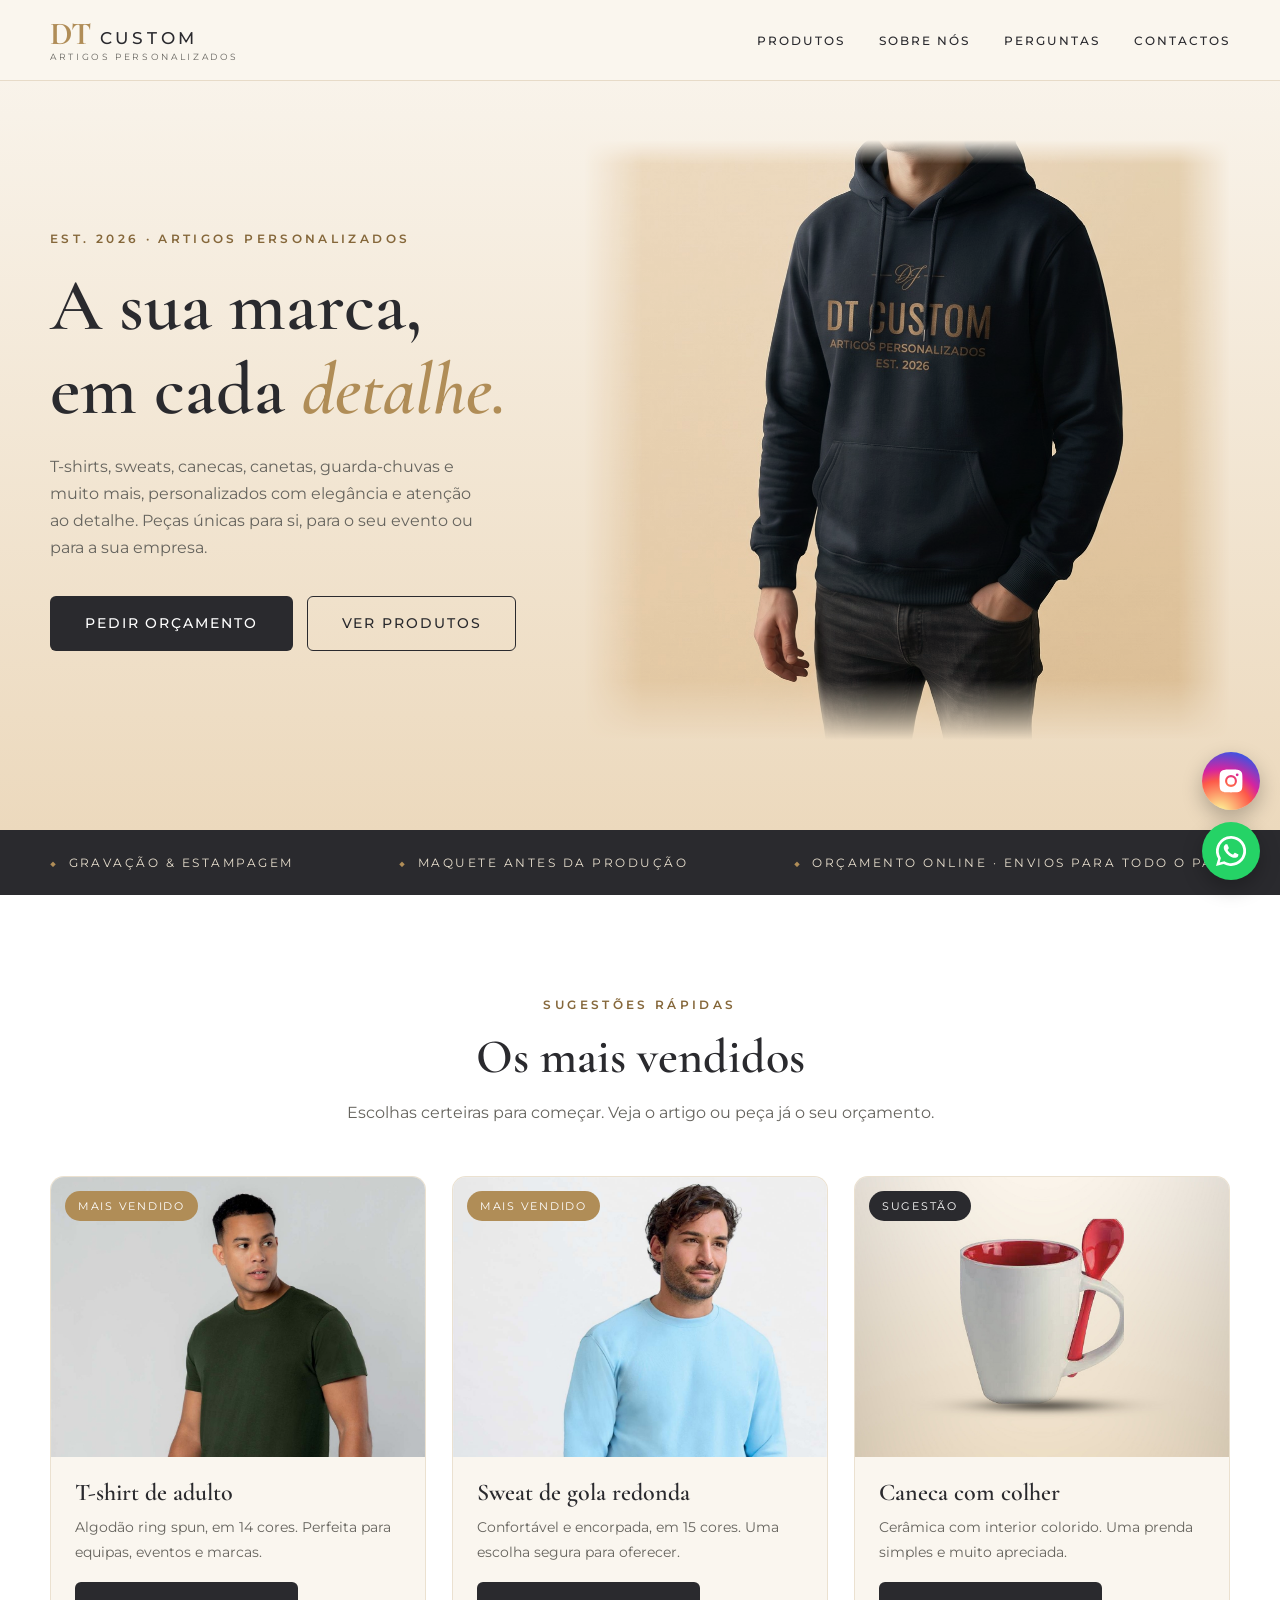
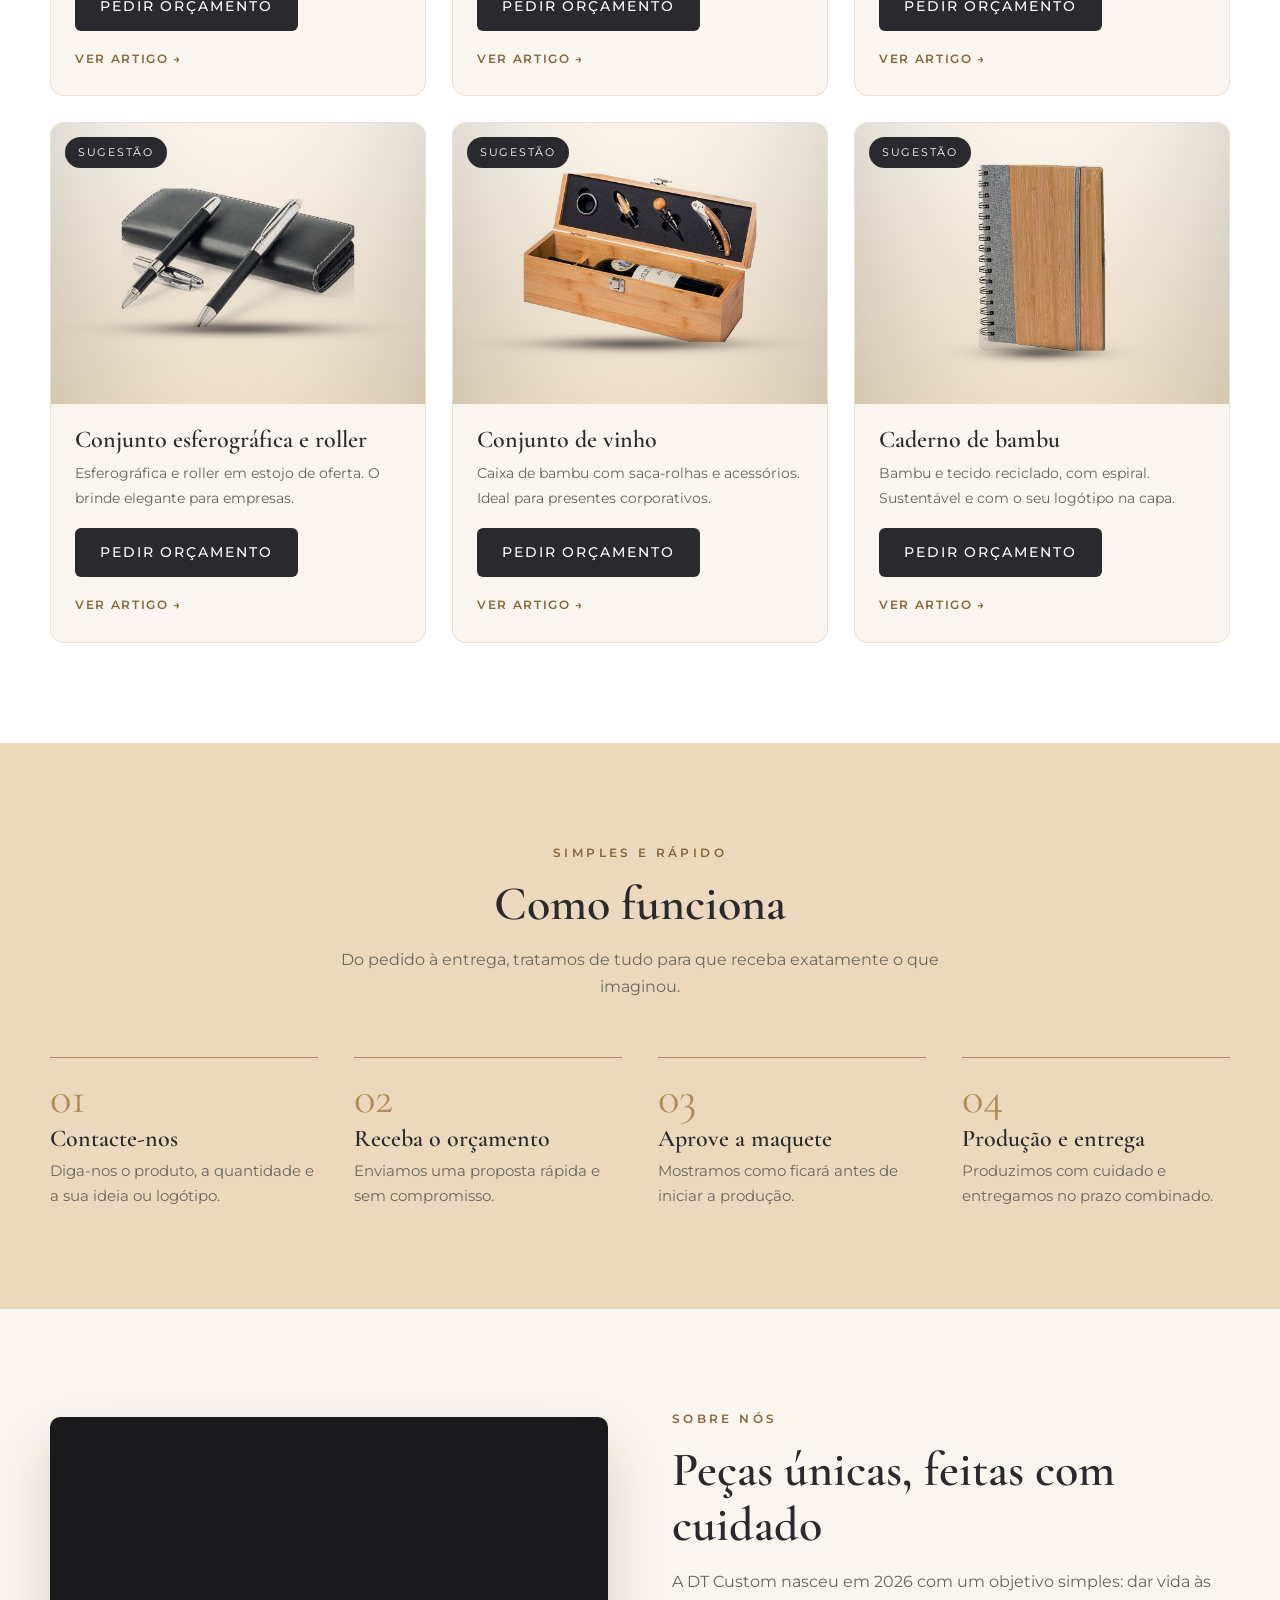
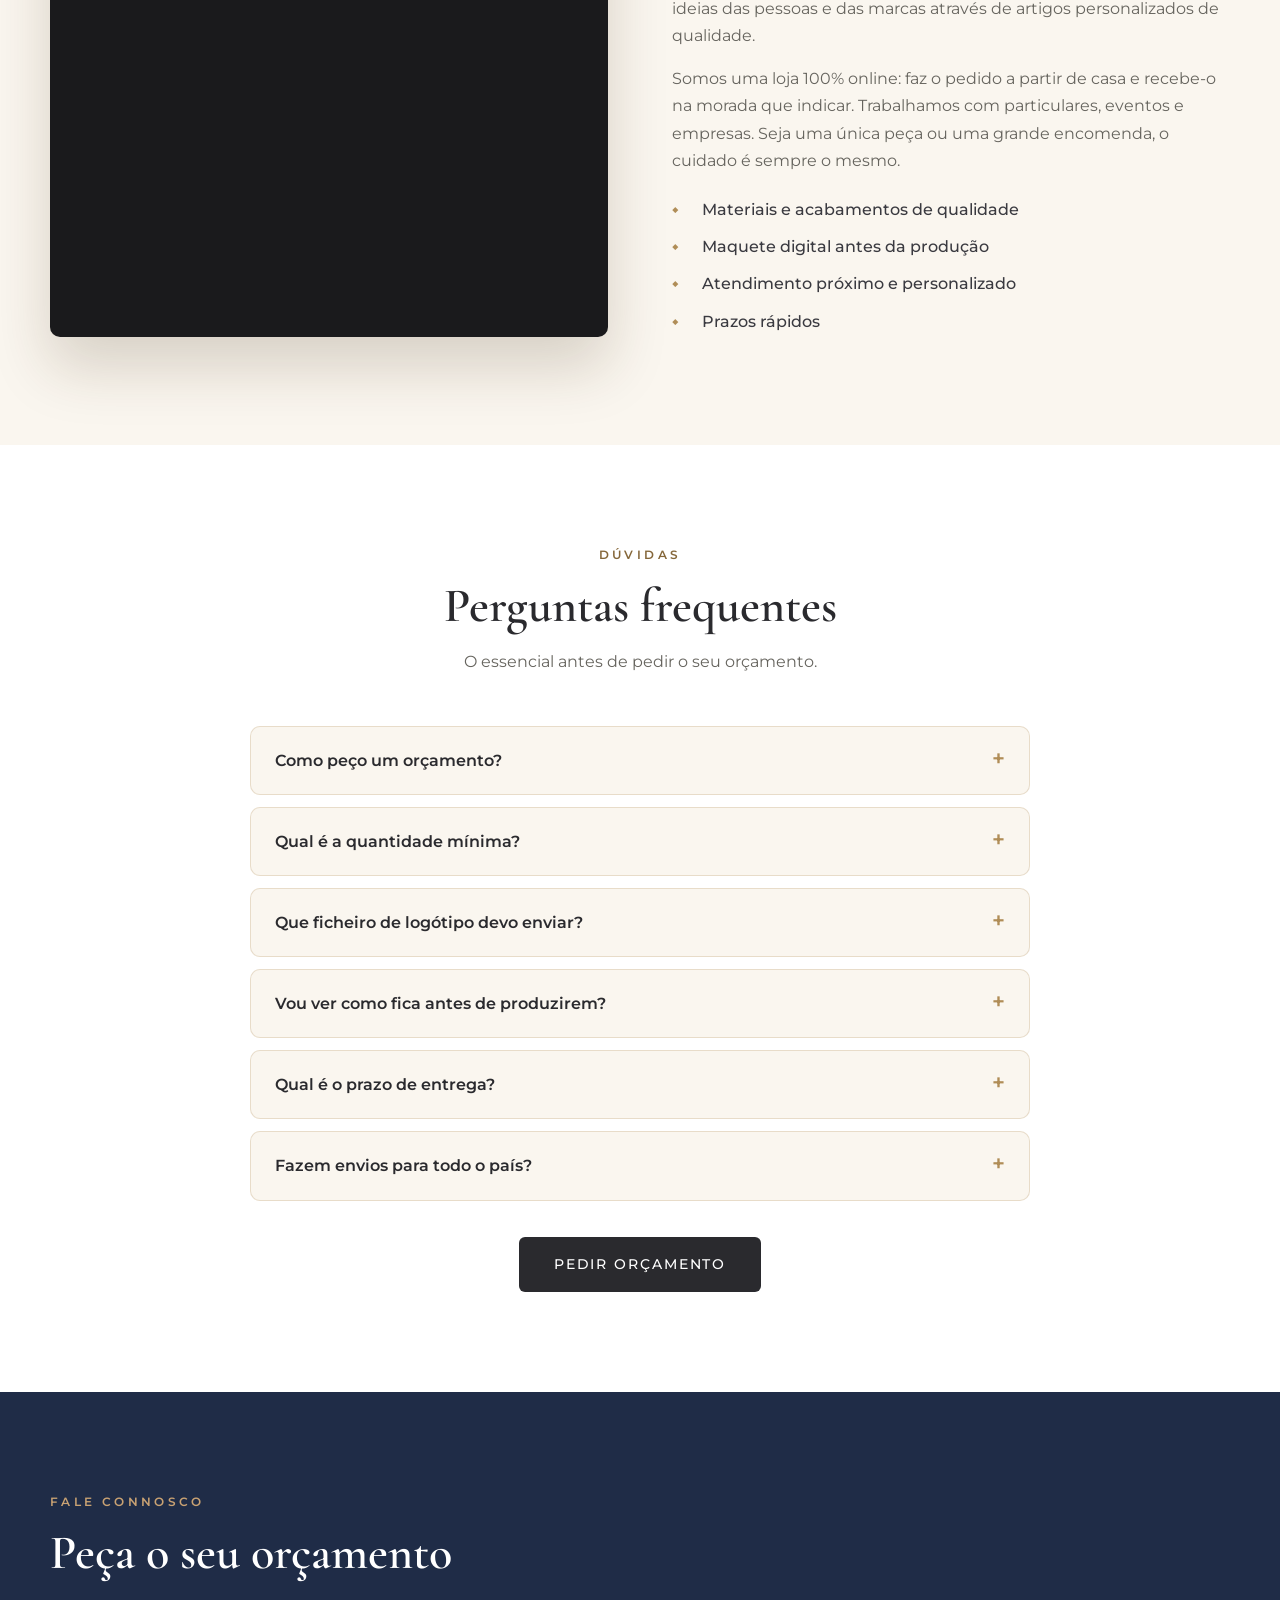
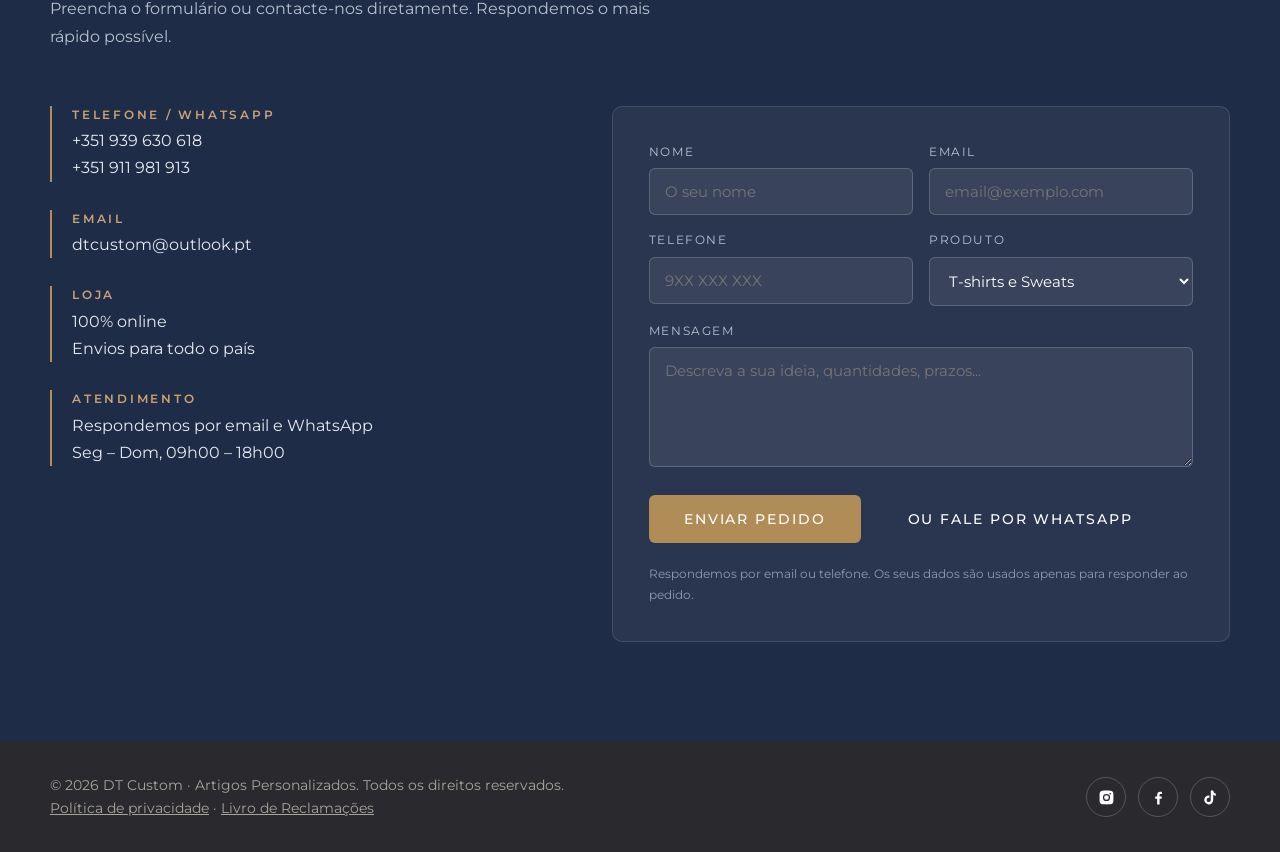
==== commit dd800b3c: "Add files via upload" ====
--- a/site.html
+++ b/site.html
@@ -5,11 +5,53 @@
   <meta name="viewport" content="width=device-width, initial-scale=1.0">
   <title>DT Custom | Artigos Personalizados</title>
   <meta name="description" content="DT Custom — artigos personalizados: t-shirts, sweats, canecas, canetas, guarda-chuvas e brindes com a sua marca. Peça o seu orçamento.">
+  <link rel="icon" href="data:image/svg+xml,%3Csvg xmlns='http://www.w3.org/2000/svg' viewBox='0 0 64 64'%3E%3Crect width='64' height='64' rx='12' fill='%232a2a2e'/%3E%3Ctext x='32' y='43' font-family='Georgia,serif' font-size='30' font-weight='700' text-anchor='middle' fill='%23b08d57'%3EDT%3C/text%3E%3C/svg%3E">
+  <meta name="theme-color" content="#2a2a2e">
+  <meta property="og:type" content="website">
+  <meta property="og:locale" content="pt_PT">
+  <meta property="og:site_name" content="DT Custom">
+  <meta property="og:title" content="DT Custom | Artigos Personalizados">
+  <meta property="og:description" content="T-shirts, sweats, canecas, canetas, guarda-chuvas e brindes com a sua marca. Maquete antes da produção e orçamento sem compromisso.">
+  <script type="application/ld+json">
+  {"@context":"https://schema.org","@type":"Organization","name":"DT Custom","description":"Artigos personalizados: t-shirts, sweats, canecas, canetas, guarda-chuvas e brindes.","email":"dtcustom@outlook.pt","telephone":"+351939630618","areaServed":"PT","sameAs":["https://www.instagram.com/dtcustom2026/"]}
+  </script>
+  <script type="application/ld+json">
+  {"@context":"https://schema.org","@type":"FAQPage","mainEntity":[
+    {"@type":"Question","name":"Como peço um orçamento?","acceptedAnswer":{"@type":"Answer","text":"Preencha o formulário ou fale connosco por WhatsApp ou email, indicando o produto, a quantidade e a sua ideia ou logótipo. Enviamos uma proposta sem compromisso."}},
+    {"@type":"Question","name":"Qual é a quantidade mínima?","acceptedAnswer":{"@type":"Answer","text":"Trabalhamos desde uma única peça até grandes encomendas. Diga-nos a quantidade e indicamos as condições no orçamento."}},
+    {"@type":"Question","name":"Que ficheiro de logótipo devo enviar?","acceptedAnswer":{"@type":"Answer","text":"O ideal é um ficheiro vetorial (SVG, AI ou PDF) ou um PNG de alta resolução com fundo transparente. Se só tiver uma imagem simples, envie-a na mesma e avaliamos."}},
+    {"@type":"Question","name":"Vou ver como fica antes de produzirem?","acceptedAnswer":{"@type":"Answer","text":"Sim. Enviamos uma maquete digital para aprovação antes de iniciar a produção."}},
+    {"@type":"Question","name":"Qual é o prazo de entrega?","acceptedAnswer":{"@type":"Answer","text":"O prazo depende do produto e da quantidade e é indicado no orçamento, antes de confirmar a encomenda."}},
+    {"@type":"Question","name":"Fazem envios para todo o país?","acceptedAnswer":{"@type":"Answer","text":"Sim. Somos uma loja 100% online e enviamos para a morada que indicar, em todo o país."}}
+  ]}
+  </script>
   <link rel="preconnect" href="https://fonts.googleapis.com">
   <link rel="preconnect" href="https://fonts.gstatic.com" crossorigin>
   <link href="https://fonts.googleapis.com/css2?family=Cormorant+Garamond:wght@500;600;700&family=Montserrat:wght@400;500;600&display=swap" rel="stylesheet">
 
   <style>
+    /* ============ FAQ ============ */
+    .faq { background: #fff; }
+    .faq-lista { max-width: 780px; margin: 50px auto 0; display: grid; gap: 12px; }
+    .faq details { background: var(--creme); border: 1px solid rgba(176,141,87,.25); border-radius: 10px; padding: 0 24px; }
+    .faq summary { cursor: pointer; list-style: none; padding: 20px 0; font-weight: 600; color: var(--carvao); display: flex; justify-content: space-between; gap: 16px; }
+    .faq summary::-webkit-details-marker { display: none; }
+    .faq summary::after { content: "+"; color: var(--dourado); font-size: 1.4rem; line-height: 1; }
+    .faq details[open] summary::after { content: "–"; }
+    .faq details p { color: #5f5c56; padding-bottom: 20px; font-size: .94rem; }
+    .faq-cta { text-align: center; margin-top: 36px; }
+
+    /* ============ FORMULÁRIO: estados ============ */
+    .form-estado { padding: 14px 16px; border-radius: var(--raio); font-size: .9rem; display: none; }
+    .form-estado.ok { display: block; background: rgba(37,211,102,.14); border: 1px solid rgba(37,211,102,.5); color: #d7f7e3; }
+    .form-estado.erro { display: block; background: rgba(200,32,43,.15); border: 1px solid rgba(255,120,120,.5); color: #ffd6d6; }
+    .form-botoes { display: flex; gap: 12px; flex-wrap: wrap; align-items: center; }
+    .btn-wa { background: transparent; border-color: rgba(255,255,255,.35); color: #fff; }
+    .btn-wa:hover { background: #25d366; border-color: #25d366; color: #fff; }
+    .campo-mel { position: absolute; left: -9999px; width: 1px; height: 1px; overflow: hidden; }
+    button:disabled { opacity: .6; cursor: wait; }
+    .btn:focus-visible, a:focus-visible, summary:focus-visible { outline: 2px solid var(--dourado); outline-offset: 3px; }
+
     /* ============ CORES (inspiradas na imagem de layout) ============ */
     :root {
       --creme: #faf6ef;
@@ -19,8 +61,9 @@
       --marinho: #1f2c47;
       --carvao: #2a2a2e;
       --texto: #3a3a40;
-      --cinza: #7a7872;
+      --cinza: #66645e;
       --raio: 6px;
+      --dourado-txt: #85673a;
     }
 
     * { margin: 0; padding: 0; box-sizing: border-box; }
@@ -33,7 +76,7 @@
 
     h1, h2, h3 { font-family: 'Cormorant Garamond', serif; color: var(--carvao); font-weight: 600; line-height: 1.15; }
     h2 { font-size: clamp(2rem, 4.5vw, 3rem); margin-bottom: 14px; }
-    .tag { display: block; font-size: .75rem; font-weight: 600; letter-spacing: .28em; text-transform: uppercase; color: var(--dourado); margin-bottom: 14px; }
+    .tag { display: block; font-size: .75rem; font-weight: 600; letter-spacing: .28em; text-transform: uppercase; color: var(--dourado-txt); margin-bottom: 14px; }
     .subtitulo { color: var(--cinza); max-width: 600px; }
     .centro { text-align: center; }
     .centro .subtitulo { margin-inline: auto; }
@@ -67,8 +110,6 @@
     .menu > li:hover .submenu, .menu > li:focus-within .submenu { opacity: 1; visibility: visible; transform: none; }
     .submenu a { display: block; padding: 9px 22px; font-size: .74rem; }
     .submenu a:hover { background: var(--creme); }
-    .produto { cursor: pointer; }
-    .produto:not(.destaque) .texto::after { content: "Ver detalhes →"; display: block; margin-top: 14px; font-size: .72rem; letter-spacing: .16em; text-transform: uppercase; color: var(--dourado); font-weight: 600; }
 
     html { scroll-padding-top: 90px; }
     .sel { position: relative; }
@@ -85,10 +126,11 @@
     .top-corpo p { color: var(--cinza); font-size: .9rem; flex: 1; }
     .top-botoes { display: flex; align-items: center; gap: 18px; margin-top: 10px; flex-wrap: wrap; }
     .top-botoes .btn { padding: 12px 24px; }
-    .top-botoes .ver { font-size: .74rem; letter-spacing: .14em; text-transform: uppercase; color: var(--dourado); font-weight: 600; }
+    .top-botoes .ver { font-size: .74rem; letter-spacing: .14em; text-transform: uppercase; color: var(--dourado-txt); font-weight: 600; }
     /* ============ HERO ============ */
     .hero { padding: 140px 0 90px; background: linear-gradient(180deg, var(--creme), var(--madeira)); }
     .hero-grid { display: grid; grid-template-columns: .85fr 1.15fr; gap: 56px; align-items: center; }
+    .hero-grid > * { min-width: 0; }
     .hero h1 { font-size: clamp(2.6rem, 6vw, 4.6rem); margin-bottom: 20px; }
     .hero h1 em { color: var(--dourado); font-style: italic; }
     .hero p { color: var(--cinza); max-width: 440px; margin-bottom: 34px; }
@@ -109,40 +151,6 @@
     .faixa .container { display: flex; justify-content: space-between; flex-wrap: wrap; gap: 14px 30px; font-size: .78rem; letter-spacing: .2em; text-transform: uppercase; }
     .faixa span::before { content: "◆"; color: var(--dourado); margin-right: 10px; font-size: .6rem; }
 
-    /* ============ IMAGENS RECORTADAS DA FOTO ============ */
-    .recorte {
-      background-image: url('IMG/DT%20custom%20layout.jpg');
-      background-repeat: no-repeat;
-      background-size: 380% auto;
-      background-color: var(--madeira);
-    }
-
-    /* ============ PRODUTOS ============ */
-    .produtos-grid { display: grid; grid-template-columns: repeat(auto-fit, minmax(320px, 1fr)); gap: 26px; margin-top: 56px; }
-    .foto.sem-foto, .prod-foto.sem-foto { display: grid; place-items: center; background: linear-gradient(135deg, var(--madeira), var(--kraft)); }
-    .foto.sem-foto span { font-family: 'Cormorant Garamond', serif; font-style: italic; font-size: 1.5rem; color: #fff; }
-    .produto { background: #fff; border-radius: 10px; overflow: hidden; transition: transform .3s, box-shadow .3s; border: 1px solid rgba(176,141,87,.18); }
-    .produto:hover { transform: translateY(-6px); box-shadow: 0 22px 44px rgba(60,40,10,.12); }
-    .produto .foto { height: 320px; background-size: cover; background-position: center; background-repeat: no-repeat; background-color: #f3e8d6; }
-    .produto div.texto { padding: 26px 28px 30px; }
-    .produto h3 { font-size: 1.6rem; margin-bottom: 6px; }
-    .produto p { color: var(--cinza); font-size: .92rem; }
-
-    /* Cartão em destaque (Cadernos): ocupa a linha toda */
-    .produto.destaque { grid-column: 1 / -1; display: grid; grid-template-columns: 1.5fr 1fr; align-items: stretch; }
-    .produto.destaque .foto { height: 100%; min-height: 380px; background-size: cover !important; background-position: center !important; }
-    .produto.destaque .texto { display: flex; flex-direction: column; justify-content: center; padding: 40px; }
-    .produto.destaque h3 { font-size: 2.2rem; }
-    .produto.destaque p { font-size: 1rem; margin-bottom: 22px; }
-    .produto.destaque .btn { align-self: flex-start; }
-    @media (max-width: 800px) { .produto.destaque { grid-template-columns: 1fr; } .produto.destaque .foto { min-height: 280px; } .produto.destaque .texto { padding: 26px 28px 30px; } }
-
-    /* Ampliar foto (resolução total) */
-    .lightbox { position: fixed; inset: 0; z-index: 200; background: rgba(15,15,18,.92); display: none; align-items: center; justify-content: center; padding: 20px; cursor: zoom-out; }
-    .lightbox.aberto { display: flex; }
-    .lightbox img { max-width: 100%; max-height: 100%; object-fit: contain; border-radius: 6px; }
-    .lightbox button { position: absolute; top: 14px; right: 20px; background: none; border: none; color: #fff; font-size: 2.4rem; cursor: pointer; line-height: 1; }
-
     /* ============ PROCESSO ============ */
     .processo { background: var(--madeira); }
     .passos { display: grid; grid-template-columns: repeat(auto-fit, minmax(220px, 1fr)); gap: 36px; margin-top: 56px; counter-reset: passo; }
@@ -153,7 +161,7 @@
 
     /* ============ SOBRE ============ */
     .sobre-grid { display: grid; grid-template-columns: 1fr 1fr; gap: 64px; align-items: center; }
-    .sobre-img { height: 520px; border-radius: 10px; background: #1a1a1c url('IMG/Gemini_Generated_Image_ebyib9ebyib9ebyi.jpg') center / cover no-repeat; box-shadow: 0 30px 60px rgba(60,40,10,.18); }
+    .sobre-img { height: 520px; border-radius: 10px; background: #1a1a1c url('IMG/web/sobre.jpg') center / cover no-repeat; box-shadow: 0 30px 60px rgba(60,40,10,.18); }
     .sobre-texto p { color: var(--cinza); margin-bottom: 16px; }
     .vantagens { list-style: none; margin-top: 22px; }
     .vantagens li { padding-left: 30px; position: relative; margin-bottom: 10px; font-weight: 500; }
@@ -189,7 +197,10 @@
     .redes svg { width: 17px; height: 17px; fill: #fff; }
 
     .whatsapp { position: fixed; right: 20px; bottom: 20px; z-index: 99; width: 58px; height: 58px; border-radius: 50%; background: #25d366; display: grid; place-items: center; box-shadow: 0 8px 20px rgba(0,0,0,.25); transition: transform .2s; }
-    .whatsapp:hover { transform: scale(1.08); }
+    .instagram-flut { position: fixed; right: 20px; bottom: 90px; z-index: 99; width: 58px; height: 58px; border-radius: 50%; background: radial-gradient(circle at 30% 107%, #fdf497 0%, #fdf497 5%, #fd5949 45%, #d6249f 60%, #285AEB 90%); display: grid; place-items: center; box-shadow: 0 8px 20px rgba(0,0,0,.25); transition: transform .2s; }
+.instagram-flut:hover { transform: scale(1.08); }
+.instagram-flut svg { width: 28px; height: 28px; fill: #fff; }
+.whatsapp:hover { transform: scale(1.08); }
     .whatsapp svg { width: 30px; height: 30px; fill: #fff; }
 
     /* ============ TELEMÓVEL ============ */
@@ -221,8 +232,8 @@
         <b>DT<small>CUSTOM</small></b>
         <span>ARTIGOS PERSONALIZADOS</span>
       </a>
-      <button class="menu-btn" aria-label="Abrir menu" onclick="document.querySelector('.menu').classList.toggle('aberto')">☰</button>
-      <ul class="menu">
+      <button class="menu-btn" aria-label="Abrir menu" aria-expanded="false" aria-controls="menu" id="menuBtn">☰</button>
+      <ul class="menu" id="menu">
         <li class="tem-sub">
           <a href="#mais-vendidos">Produtos</a>
           <ul class="submenu">
@@ -236,6 +247,7 @@
           </ul>
         </li>
         <li><a href="#sobre">Sobre nós</a></li>
+        <li><a href="#faq">Perguntas</a></li>
         <li><a href="#contactos">Contactos</a></li>
       </ul>
     </nav>
@@ -254,7 +266,7 @@
         </div>
       </div>
       <div class="hero-img">
-        <img src="IMG/web/sweat_homem.jpg" alt="Sweat azul-marinho personalizada DT Custom">
+        <img src="IMG/web/sweat_homem.jpg" width="1600" height="1195" fetchpriority="high" decoding="async" alt="Sweat azul-marinho personalizada DT Custom">
       </div>
     </div>
   </section>
@@ -263,18 +275,18 @@
     <div class="container">
       <span>Gravação &amp; estampagem</span>
       <span>Maquete antes da produção</span>
-      <span>Loja online · Envios para todo o país</span>
+      <span>Orçamento online · Envios para todo o país</span>
     </div>
   </div>
 
   <!-- ================= PRODUTOS ================= -->
   <section id="mais-vendidos" class="tops"><div class="container"><div class="centro"><span class="tag">Sugestões rápidas</span><h2>Os mais vendidos</h2><p class="subtitulo">Escolhas certeiras para começar. Veja o artigo ou peça já o seu orçamento.</p></div><div class="tops-grid">
-        <article class="top"><a class="top-img sel" href="produtos/t-shirts-e-sweats.html" style="background-image:url('IMG/modelos/epika.jpg')"><span class="etq ouro">Mais vendido</span></a><div class="top-corpo"><h3>T-shirt de adulto</h3><p>Algodão ring spun, em 14 cores. Perfeita para equipas, eventos e marcas.</p><div class="top-botoes"><a class="btn btn-principal" href="?produto=T-shirts%20e%20Sweats#contactos">Pedir orçamento</a><a class="ver" href="produtos/t-shirts-e-sweats.html">Ver artigo →</a></div></div></article>
-        <article class="top"><a class="top-img sel" href="produtos/t-shirts-e-sweats.html" style="background-image:url('IMG/modelos/cosmos.jpg')"><span class="etq ouro">Mais vendido</span></a><div class="top-corpo"><h3>Sweat de gola redonda</h3><p>Confortável e encorpada, em 15 cores. Uma escolha segura para oferecer.</p><div class="top-botoes"><a class="btn btn-principal" href="?produto=T-shirts%20e%20Sweats#contactos">Pedir orçamento</a><a class="ver" href="produtos/t-shirts-e-sweats.html">Ver artigo →</a></div></div></article>
-        <article class="top"><a class="top-img sel" href="produtos/canecas.html" style="background-image:url('IMG/modelos/cotes.jpg')"><span class="etq">Sugestão</span></a><div class="top-corpo"><h3>Caneca com colher</h3><p>Cerâmica com interior colorido. Uma prenda simples e muito apreciada.</p><div class="top-botoes"><a class="btn btn-principal" href="?produto=Canecas#contactos">Pedir orçamento</a><a class="ver" href="produtos/canecas.html">Ver artigo →</a></div></div></article>
-        <article class="top"><a class="top-img sel" href="produtos/canetas.html" style="background-image:url('IMG/modelos/mobex.jpg')"><span class="etq">Sugestão</span></a><div class="top-corpo"><h3>Conjunto esferográfica e roller</h3><p>Esferográfica e roller em estojo de oferta. O brinde elegante para empresas.</p><div class="top-botoes"><a class="btn btn-principal" href="?produto=Canetas#contactos">Pedir orçamento</a><a class="ver" href="produtos/canetas.html">Ver artigo →</a></div></div></article>
-        <article class="top"><a class="top-img sel" href="produtos/saca-rolhas.html" style="background-image:url('IMG/modelos/boriax.jpg')"><span class="etq">Sugestão</span></a><div class="top-corpo"><h3>Conjunto de vinho</h3><p>Caixa de bambu com saca-rolhas e acessórios. Ideal para presentes corporativos.</p><div class="top-botoes"><a class="btn btn-principal" href="?produto=Saca-rolhas%20e%20vinho#contactos">Pedir orçamento</a><a class="ver" href="produtos/saca-rolhas.html">Ver artigo →</a></div></div></article>
-        <article class="top"><a class="top-img sel" href="produtos/cadernos.html" style="background-image:url('IMG/modelos/gasmon.jpg')"><span class="etq">Sugestão</span></a><div class="top-corpo"><h3>Caderno de bambu</h3><p>Bambu e tecido reciclado, com espiral. Sustentável e com o seu logótipo na capa.</p><div class="top-botoes"><a class="btn btn-principal" href="?produto=Cadernos#contactos">Pedir orçamento</a><a class="ver" href="produtos/cadernos.html">Ver artigo →</a></div></div></article>
+        <article class="top"><a class="top-img sel" href="produtos/t-shirts-e-sweats.html" style="background-image:url(IMG/modelos/epika.jpg)"><span class="etq ouro">Mais vendido</span></a><div class="top-corpo"><h3>T-shirt de adulto</h3><p>Algodão ring spun, em 14 cores. Perfeita para equipas, eventos e marcas.</p><div class="top-botoes"><a class="btn btn-principal" href="?produto=T-shirts%20e%20Sweats#contactos">Pedir orçamento</a><a class="ver" href="produtos/t-shirts-e-sweats.html">Ver artigo →</a></div></div></article>
+        <article class="top"><a class="top-img sel" href="produtos/t-shirts-e-sweats.html" style="background-image:url(IMG/modelos/cosmos.jpg)"><span class="etq ouro">Mais vendido</span></a><div class="top-corpo"><h3>Sweat de gola redonda</h3><p>Confortável e encorpada, em 15 cores. Uma escolha segura para oferecer.</p><div class="top-botoes"><a class="btn btn-principal" href="?produto=T-shirts%20e%20Sweats#contactos">Pedir orçamento</a><a class="ver" href="produtos/t-shirts-e-sweats.html">Ver artigo →</a></div></div></article>
+        <article class="top"><a class="top-img sel" href="produtos/canecas.html" style="background-image:url(IMG/modelos/cotes.jpg)"><span class="etq">Sugestão</span></a><div class="top-corpo"><h3>Caneca com colher</h3><p>Cerâmica com interior colorido. Uma prenda simples e muito apreciada.</p><div class="top-botoes"><a class="btn btn-principal" href="?produto=Canecas#contactos">Pedir orçamento</a><a class="ver" href="produtos/canecas.html">Ver artigo →</a></div></div></article>
+        <article class="top"><a class="top-img sel" href="produtos/canetas.html" style="background-image:url(IMG/modelos/mobex.jpg)"><span class="etq">Sugestão</span></a><div class="top-corpo"><h3>Conjunto esferográfica e roller</h3><p>Esferográfica e roller em estojo de oferta. O brinde elegante para empresas.</p><div class="top-botoes"><a class="btn btn-principal" href="?produto=Canetas#contactos">Pedir orçamento</a><a class="ver" href="produtos/canetas.html">Ver artigo →</a></div></div></article>
+        <article class="top"><a class="top-img sel" href="produtos/saca-rolhas.html" style="background-image:url(IMG/modelos/boriax.jpg)"><span class="etq">Sugestão</span></a><div class="top-corpo"><h3>Conjunto de vinho</h3><p>Caixa de bambu com saca-rolhas e acessórios. Ideal para presentes corporativos.</p><div class="top-botoes"><a class="btn btn-principal" href="?produto=Saca-rolhas%20e%20vinho#contactos">Pedir orçamento</a><a class="ver" href="produtos/saca-rolhas.html">Ver artigo →</a></div></div></article>
+        <article class="top"><a class="top-img sel" href="produtos/cadernos.html" style="background-image:url(IMG/modelos/gasmon.jpg)"><span class="etq">Sugestão</span></a><div class="top-corpo"><h3>Caderno de bambu</h3><p>Bambu e tecido reciclado, com espiral. Sustentável e com o seu logótipo na capa.</p><div class="top-botoes"><a class="btn btn-principal" href="?produto=Cadernos#contactos">Pedir orçamento</a><a class="ver" href="produtos/cadernos.html">Ver artigo →</a></div></div></article>
       </div></div></section>
 
   
@@ -315,6 +327,26 @@
     </div>
   </section>
 
+  <!-- ================= PERGUNTAS FREQUENTES ================= -->
+  <section class="faq" id="faq">
+    <div class="container">
+      <div class="centro">
+        <span class="tag">Dúvidas</span>
+        <h2>Perguntas frequentes</h2>
+        <p class="subtitulo">O essencial antes de pedir o seu orçamento.</p>
+      </div>
+      <div class="faq-lista">
+        <details><summary>Como peço um orçamento?</summary><p>Preencha o formulário abaixo ou fale connosco por WhatsApp ou email, indicando o produto, a quantidade e a sua ideia ou logótipo. Enviamos uma proposta sem compromisso.</p></details>
+        <details><summary>Qual é a quantidade mínima?</summary><p>Trabalhamos desde uma única peça até grandes encomendas. Diga-nos a quantidade e indicamos as condições no orçamento.</p></details>
+        <details><summary>Que ficheiro de logótipo devo enviar?</summary><p>O ideal é um ficheiro vetorial (SVG, AI ou PDF) ou um PNG de alta resolução com fundo transparente. Se só tiver uma imagem simples, envie-a na mesma e avaliamos.</p></details>
+        <details><summary>Vou ver como fica antes de produzirem?</summary><p>Sim. Enviamos uma maquete digital para aprovação antes de iniciar a produção.</p></details>
+        <details><summary>Qual é o prazo de entrega?</summary><p>Depende do produto e da quantidade. O prazo é indicado no orçamento, antes de confirmar a encomenda.</p></details>
+        <details><summary>Fazem envios para todo o país?</summary><p>Sim. Somos uma loja 100% online e enviamos para a morada que indicar, em todo o país.</p></details>
+      </div>
+      <div class="faq-cta"><a href="#contactos" class="btn btn-principal">Pedir orçamento</a></div>
+    </div>
+  </section>
+
   <!-- ================= CONTACTOS ================= -->
   <section class="contactos" id="contactos">
     <div class="container">
@@ -333,14 +365,14 @@
 
         <form id="formulario">
           <div class="linha">
-            <div><label for="nome">Nome</label><input id="nome" required placeholder="O seu nome"></div>
-            <div><label for="email">Email</label><input id="email" type="email" required placeholder="email@exemplo.com"></div>
+            <div><label for="nome">Nome</label><input id="nome" name="nome" autocomplete="name" required placeholder="O seu nome"></div>
+            <div><label for="email">Email</label><input id="email" name="email" type="email" autocomplete="email" required placeholder="email@exemplo.com"></div>
           </div>
           <div class="linha">
-            <div><label for="telefone">Telefone</label><input id="telefone" type="tel" placeholder="9XX XXX XXX"></div>
+            <div><label for="telefone">Telefone</label><input id="telefone" name="telefone" type="tel" autocomplete="tel" placeholder="9XX XXX XXX"></div>
             <div>
               <label for="produto">Produto</label>
-              <select id="produto">
+              <select id="produto" name="produto">
                 <option>T-shirts e Sweats</option>
                 <option>Canecas</option>
                 <option>Canetas</option>
@@ -352,9 +384,14 @@
               </select>
             </div>
           </div>
-          <div><label for="mensagem">Mensagem</label><textarea id="mensagem" required placeholder="Descreva a sua ideia, quantidades, prazos..."></textarea></div>
-          <button type="submit" class="btn btn-principal">Enviar pedido</button>
-          <p class="form-nota">Ao enviar, abre o seu programa de email com o pedido já preenchido.</p>
+          <div><label for="mensagem">Mensagem</label><textarea id="mensagem" name="mensagem" required placeholder="Descreva a sua ideia, quantidades, prazos..."></textarea></div>
+          <div class="campo-mel" aria-hidden="true"><label>Não preencher<input type="text" name="_honey" tabindex="-1" autocomplete="off"></label></div>
+          <div class="form-estado" id="formEstado" role="status" aria-live="polite"></div>
+          <div class="form-botoes">
+            <button type="submit" class="btn btn-principal" id="enviar">Enviar pedido</button>
+            <a class="btn btn-wa" id="btnWa" href="https://wa.me/351939630618" target="_blank" rel="noopener">Ou fale por WhatsApp</a>
+          </div>
+          <p class="form-nota">Respondemos por email ou telefone. Os seus dados são usados apenas para responder ao pedido.</p>
         </form>
       </div>
     </div>
@@ -363,10 +400,10 @@
   <!-- ================= RODAPÉ ================= -->
   <footer>
     <div class="container rodape">
-      <p>© <span id="ano"></span> DT Custom · Artigos Personalizados. Todos os direitos reservados.</p>
+      <p>© <span id="ano"></span> DT Custom · Artigos Personalizados. Todos os direitos reservados.<br><a href="privacidade.html" style="text-decoration:underline">Política de privacidade</a> · <a href="https://www.livroreclamacoes.pt" target="_blank" rel="noopener" style="text-decoration:underline">Livro de Reclamações</a></p>
       <div class="redes">
         <!-- Coloque os links das suas redes sociais -->
-        <a href="https://instagram.com/" target="_blank" rel="noopener" aria-label="Instagram">
+        <a href="https://www.instagram.com/dtcustom2026/" target="_blank" rel="noopener" aria-label="Instagram">
           <svg viewBox="0 0 24 24"><path d="M12 2.2c3.2 0 3.6 0 4.8.1 1.2.1 1.8.2 2.2.4.6.2 1 .5 1.4.9.4.4.7.8.9 1.4.2.4.4 1.1.4 2.2.1 1.3.1 1.6.1 4.8s0 3.6-.1 4.8c-.1 1.2-.2 1.8-.4 2.2-.2.6-.5 1-.9 1.4-.4.4-.8.7-1.4.9-.4.2-1.1.4-2.2.4-1.3.1-1.6.1-4.8.1s-3.6 0-4.8-.1c-1.2-.1-1.8-.2-2.2-.4-.6-.2-1-.5-1.4-.9-.4-.4-.7-.8-.9-1.4-.2-.4-.4-1.1-.4-2.2C2.2 15.6 2.2 15.2 2.2 12s0-3.6.1-4.8c.1-1.2.2-1.8.4-2.2.2-.6.5-1 .9-1.4.4-.4.8-.7 1.4-.9.4-.2 1.1-.4 2.2-.4C8.4 2.2 8.8 2.2 12 2.2zm0 4.7a5.1 5.1 0 100 10.2 5.1 5.1 0 000-10.2zm0 8.4a3.3 3.3 0 110-6.6 3.3 3.3 0 010 6.6zm5.3-9.8a1.2 1.2 0 100 2.4 1.2 1.2 0 000-2.4z"/></svg>
         </a>
         <a href="https://facebook.com/" target="_blank" rel="noopener" aria-label="Facebook">
@@ -380,20 +417,12 @@
   </footer>
 
   <!-- Botão WhatsApp (altere o número: só dígitos, com indicativo 351) -->
-  <a class="whatsapp" href="https://wa.me/351939630618" target="_blank" rel="noopener" aria-label="Falar no WhatsApp">
+  <a class="instagram-flut" href="https://www.instagram.com/dtcustom2026/" target="_blank" rel="noopener" aria-label="Seguir no Instagram"><svg viewBox="0 0 24 24"><path d="M12 2.2c3.2 0 3.6 0 4.8.1 1.2.1 1.8.2 2.2.4.6.2 1 .5 1.4.9.4.4.7.8.9 1.4.2.4.4 1.1.4 2.2.1 1.3.1 1.6.1 4.8s0 3.6-.1 4.8c-.1 1.2-.2 1.8-.4 2.2-.2.6-.5 1-.9 1.4-.4.4-.8.7-1.4.9-.4.2-1.1.4-2.2.4-1.3.1-1.6.1-4.8.1s-3.6 0-4.8-.1c-1.2-.1-1.8-.2-2.2-.4-.6-.2-1-.5-1.4-.9-.4-.4-.7-.8-.9-1.4-.2-.4-.4-1.1-.4-2.2C2.2 15.6 2.2 15.2 2.2 12s0-3.6.1-4.8c.1-1.2.2-1.8.4-2.2.2-.6.5-1 .9-1.4.4-.4.8-.7 1.4-.9.4-.2 1.1-.4 2.2-.4C8.4 2.2 8.8 2.2 12 2.2zm0 4.7a5.1 5.1 0 100 10.2 5.1 5.1 0 000-10.2zm0 8.4a3.3 3.3 0 110-6.6 3.3 3.3 0 010 6.6zm5.3-9.8a1.2 1.2 0 100 2.4 1.2 1.2 0 000-2.4z"/></svg></a>
+  <a class="whatsapp" href="https://wa.me/351939630618?text=Ol%C3%A1!%20Gostaria%20de%20um%20or%C3%A7amento." target="_blank" rel="noopener" aria-label="Falar no WhatsApp">
     <svg viewBox="0 0 24 24"><path d="M17.5 14.4c-.3-.1-1.7-.8-2-.9-.3-.1-.5-.1-.7.1-.2.3-.8.9-.9 1.1-.2.2-.3.2-.6.1-.3-.1-1.2-.5-2.3-1.4-.9-.8-1.4-1.7-1.6-2-.2-.3 0-.5.1-.6l.4-.5c.1-.2.2-.3.3-.5.1-.2 0-.4 0-.5l-.9-2.2c-.2-.6-.5-.5-.7-.5h-.6c-.2 0-.5.1-.8.4-.3.3-1 1-1 2.4s1 2.8 1.2 3c.1.2 2 3.1 4.9 4.3.7.3 1.2.5 1.7.6.7.2 1.3.2 1.8.1.6-.1 1.7-.7 1.9-1.4.2-.7.2-1.2.2-1.4-.1-.1-.3-.2-.6-.3zM12 21.8c-1.8 0-3.5-.5-5-1.4l-.4-.2-3.7 1 1-3.6-.2-.4A9.8 9.8 0 1112 21.8zM12 0a12 12 0 00-10.3 18.1L0 24l6.1-1.6A12 12 0 1012 0z"/></svg>
   </a>
 
   <script>
-    // Clicar num produto abre a sua página
-    document.querySelectorAll('.produto').forEach(function (card) {
-      var slug = card.querySelector('h3').textContent.trim().toLowerCase().replace(/\s+/g, '-');
-      card.addEventListener('click', function (e) {
-        if (e.target.closest('a')) return;
-        window.location.href = 'produtos/' + slug + '.html';
-      });
-    });
-
     // Pré-seleciona o produto vindo de uma página de produto (?produto=...)
     var pedido = new URLSearchParams(window.location.search).get('produto');
     if (pedido) {
@@ -402,27 +431,63 @@
     }
     document.getElementById('ano').textContent = new Date().getFullYear();
 
-    document.querySelectorAll('.menu a').forEach(function (link) {
-      link.addEventListener('click', function () {
-        document.querySelector('.menu').classList.remove('aberto');
-      });
-    });
+    var menu = document.getElementById('menu'), menuBtn = document.getElementById('menuBtn');
+    function fecharMenu() { menu.classList.remove('aberto'); menuBtn.setAttribute('aria-expanded', 'false'); }
+    menuBtn.addEventListener('click', function () { var a = menu.classList.toggle('aberto'); menuBtn.setAttribute('aria-expanded', a); });
+    menu.querySelectorAll('a').forEach(function (l) { l.addEventListener('click', fecharMenu); });
+    document.addEventListener('keydown', function (e) { if (e.key === 'Escape') fecharMenu(); });
 
     // Formulário: abre o email do cliente com o pedido preenchido (ALTERE o email de destino)
     var EMAIL_DESTINO = 'dtcustom@outlook.pt';
 
-    document.getElementById('formulario').addEventListener('submit', function (e) {
+    // Envio direto (FormSubmit). Se falhar, abre o email como alternativa.
+    var form = document.getElementById('formulario');
+    var estado = document.getElementById('formEstado');
+    var btnEnviar = document.getElementById('enviar');
+
+    function mostrar(tipo, texto) { estado.className = 'form-estado ' + tipo; estado.textContent = texto; }
+    function abrirEmail(d) {
+      var corpo = 'Nome: ' + d.nome + '\nEmail: ' + d.email + '\nTelefone: ' + d.telefone +
+                  '\nProduto: ' + d.produto + '\n\n' + d.mensagem;
+      window.location.href = 'mailto:' + EMAIL_DESTINO + '?subject=' +
+        encodeURIComponent('Pedido de orçamento - ' + d.produto) + '&body=' + encodeURIComponent(corpo);
+    }
+
+    // O botão de WhatsApp leva o produto e o nome já escritos
+    function atualizarWa() {
+      var t = 'Olá! Gostaria de um orçamento para: ' + document.getElementById('produto').value + '.';
+      var n = document.getElementById('nome').value.trim();
+      if (n) t += ' Nome: ' + n + '.';
+      document.getElementById('btnWa').href = 'https://wa.me/351939630618?text=' + encodeURIComponent(t);
+    }
+    ['produto', 'nome'].forEach(function (id) { document.getElementById(id).addEventListener('input', atualizarWa); });
+    atualizarWa();
+
+    form.addEventListener('submit', function (e) {
       e.preventDefault();
-      var nome = document.getElementById('nome').value;
-      var email = document.getElementById('email').value;
-      var telefone = document.getElementById('telefone').value;
-      var produto = document.getElementById('produto').value;
-      var mensagem = document.getElementById('mensagem').value;
-      var assunto = 'Pedido de orçamento - ' + produto;
-      var corpo = 'Nome: ' + nome + '\nEmail: ' + email + '\nTelefone: ' + telefone +
-                  '\nProduto: ' + produto + '\n\n' + mensagem;
-      window.location.href = 'mailto:' + EMAIL_DESTINO +
-        '?subject=' + encodeURIComponent(assunto) + '&body=' + encodeURIComponent(corpo);
+      var d = {
+        nome: form.nome.value, email: form.email.value, telefone: form.telefone.value,
+        produto: form.produto.value, mensagem: form.mensagem.value
+      };
+      if (form._honey.value) return; // anti-spam
+      btnEnviar.disabled = true; btnEnviar.textContent = 'A enviar…';
+      fetch('https://formsubmit.co/ajax/' + EMAIL_DESTINO, {
+        method: 'POST',
+        headers: { 'Content-Type': 'application/json', 'Accept': 'application/json' },
+        body: JSON.stringify({
+          Nome: d.nome, Email: d.email, Telefone: d.telefone, Produto: d.produto, Mensagem: d.mensagem,
+          _subject: 'Pedido de orçamento - ' + d.produto, _replyto: d.email, _template: 'table', _captcha: 'false'
+        })
+      }).then(function (r) { if (!r.ok) throw new Error(r.status); return r.json(); })
+        .then(function () {
+          form.reset(); atualizarWa();
+          mostrar('ok', 'Pedido enviado! Responderemos o mais rápido possível, por email ou telefone.');
+        })
+        .catch(function () {
+          mostrar('erro', 'Não foi possível enviar agora. A abrir o seu email como alternativa…');
+          setTimeout(function () { abrirEmail(d); }, 1200);
+        })
+        .finally(function () { btnEnviar.disabled = false; btnEnviar.textContent = 'Enviar pedido'; });
     });
   </script>
 </body>
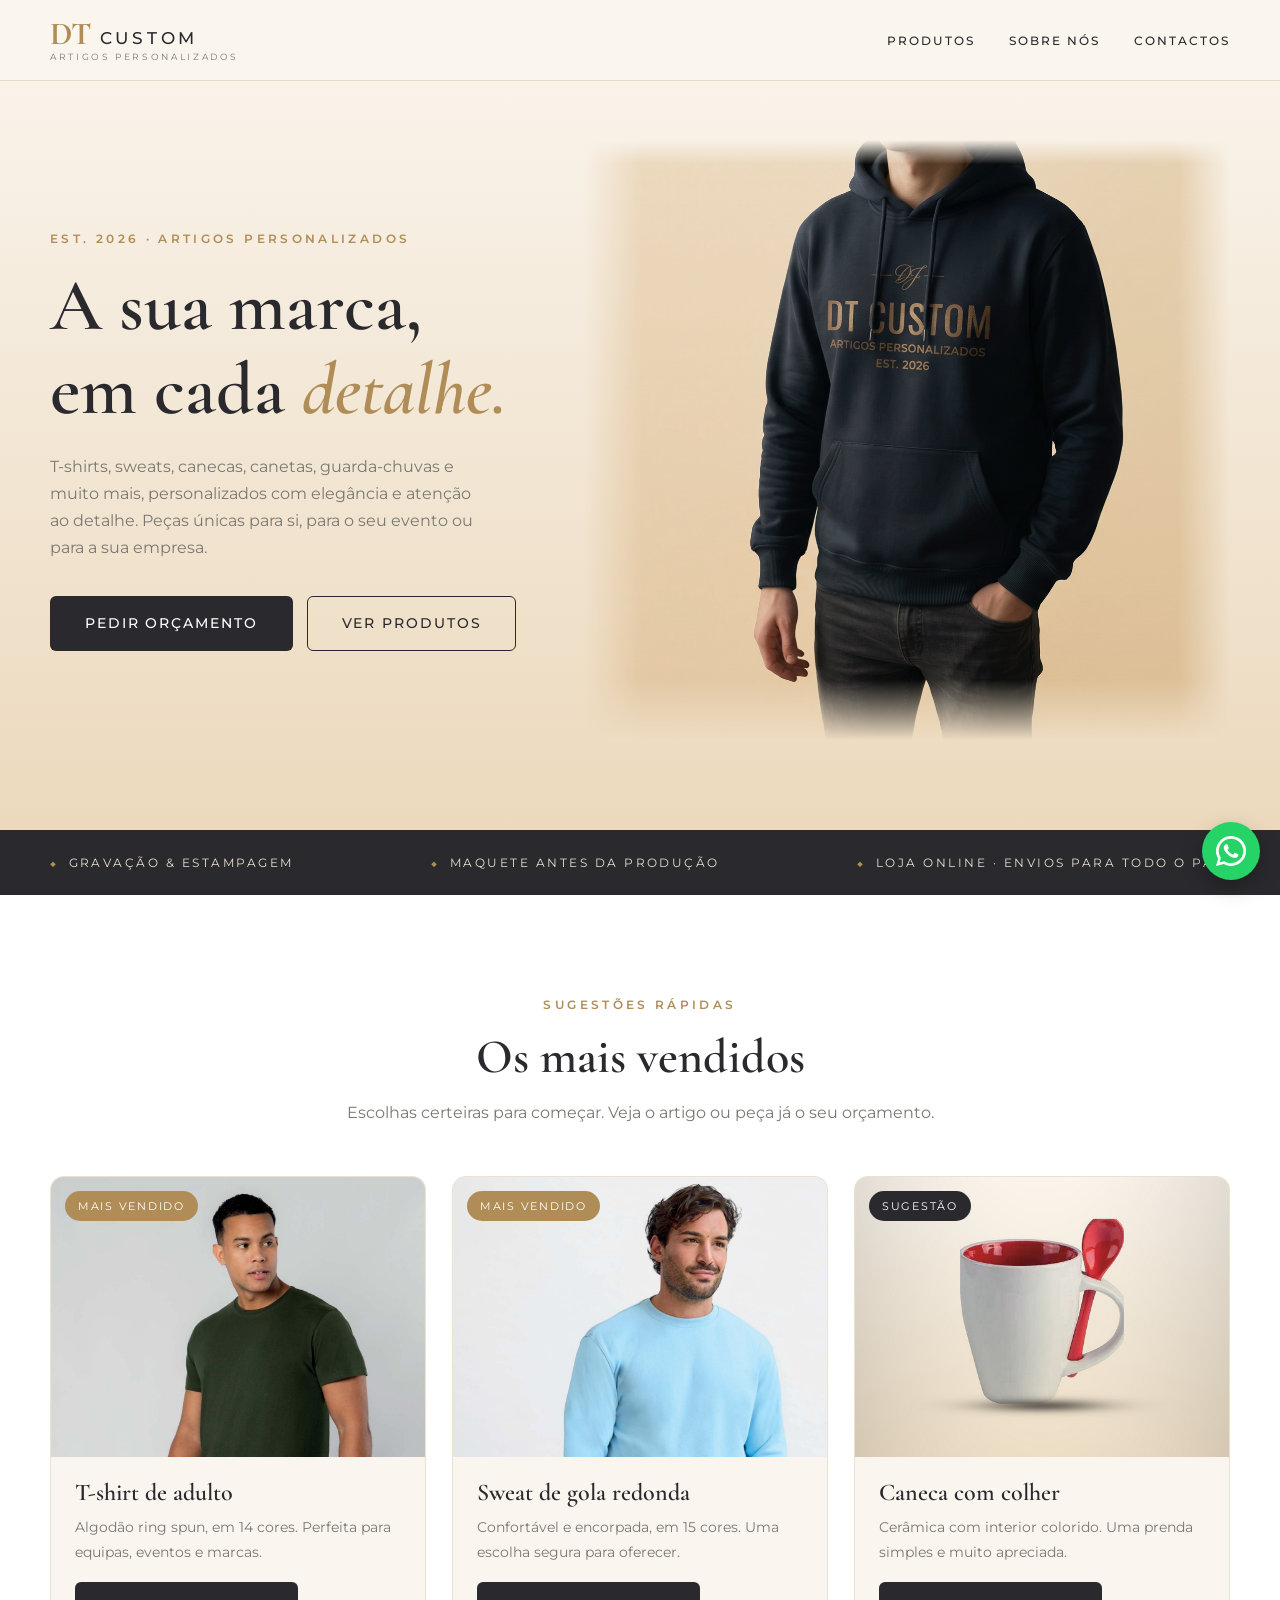
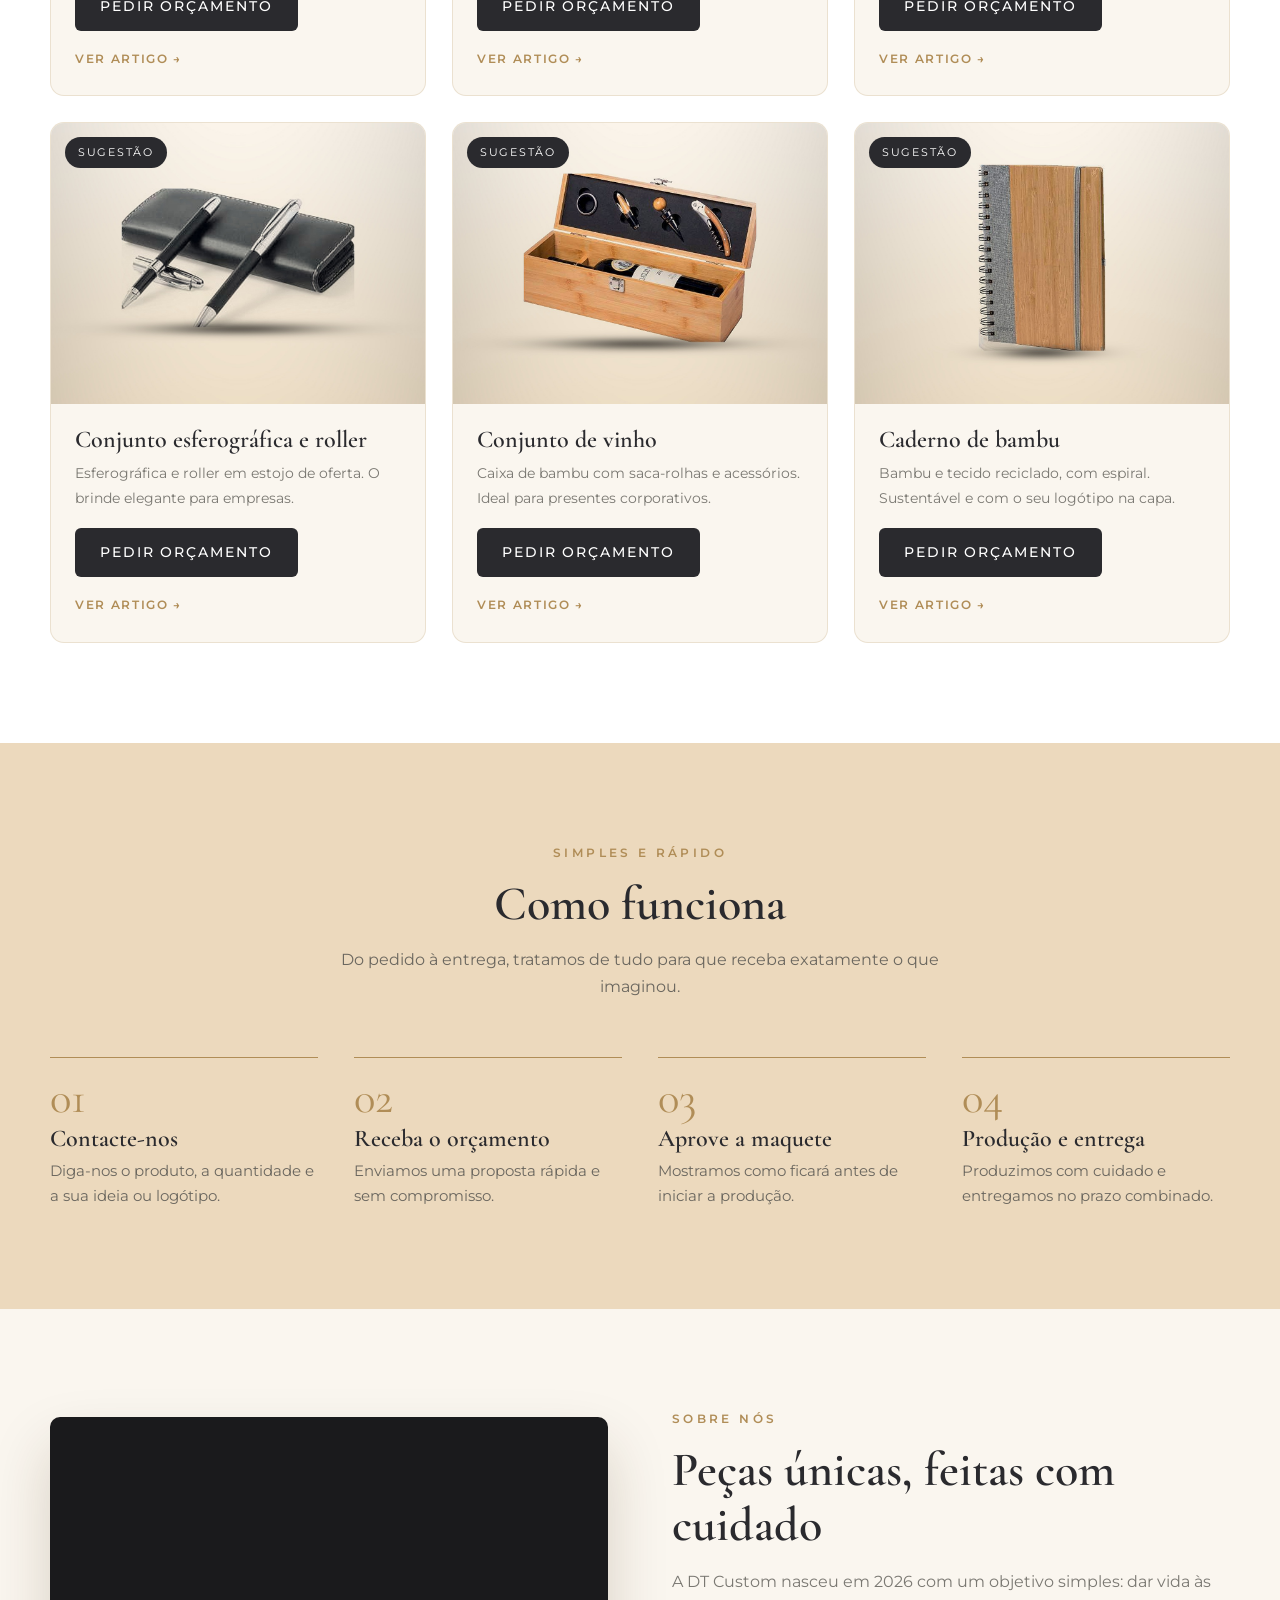
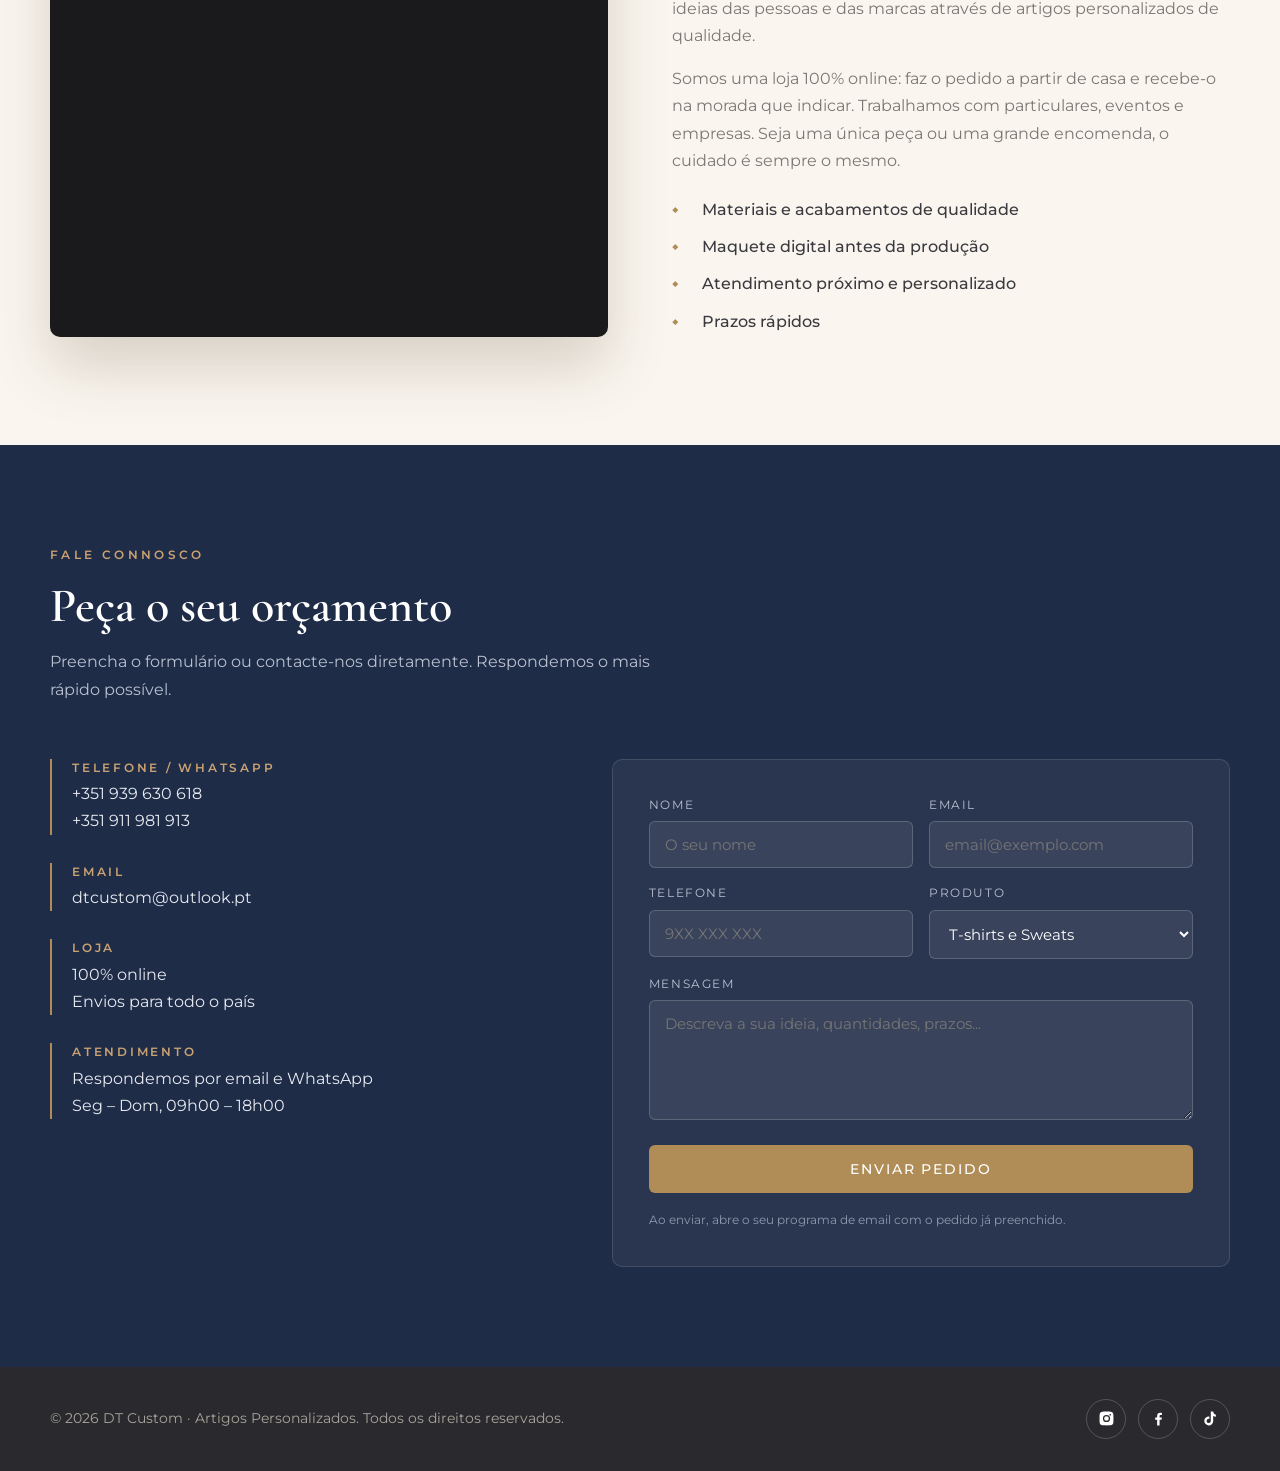
==== commit 5fd70f00: "Add files via upload" ====
--- a/site.html
+++ b/site.html
@@ -5,53 +5,11 @@
   <meta name="viewport" content="width=device-width, initial-scale=1.0">
   <title>DT Custom | Artigos Personalizados</title>
   <meta name="description" content="DT Custom — artigos personalizados: t-shirts, sweats, canecas, canetas, guarda-chuvas e brindes com a sua marca. Peça o seu orçamento.">
-  <link rel="icon" href="data:image/svg+xml,%3Csvg xmlns='http://www.w3.org/2000/svg' viewBox='0 0 64 64'%3E%3Crect width='64' height='64' rx='12' fill='%232a2a2e'/%3E%3Ctext x='32' y='43' font-family='Georgia,serif' font-size='30' font-weight='700' text-anchor='middle' fill='%23b08d57'%3EDT%3C/text%3E%3C/svg%3E">
-  <meta name="theme-color" content="#2a2a2e">
-  <meta property="og:type" content="website">
-  <meta property="og:locale" content="pt_PT">
-  <meta property="og:site_name" content="DT Custom">
-  <meta property="og:title" content="DT Custom | Artigos Personalizados">
-  <meta property="og:description" content="T-shirts, sweats, canecas, canetas, guarda-chuvas e brindes com a sua marca. Maquete antes da produção e orçamento sem compromisso.">
-  <script type="application/ld+json">
-  {"@context":"https://schema.org","@type":"Organization","name":"DT Custom","description":"Artigos personalizados: t-shirts, sweats, canecas, canetas, guarda-chuvas e brindes.","email":"dtcustom@outlook.pt","telephone":"+351939630618","areaServed":"PT","sameAs":["https://www.instagram.com/dtcustom2026/"]}
-  </script>
-  <script type="application/ld+json">
-  {"@context":"https://schema.org","@type":"FAQPage","mainEntity":[
-    {"@type":"Question","name":"Como peço um orçamento?","acceptedAnswer":{"@type":"Answer","text":"Preencha o formulário ou fale connosco por WhatsApp ou email, indicando o produto, a quantidade e a sua ideia ou logótipo. Enviamos uma proposta sem compromisso."}},
-    {"@type":"Question","name":"Qual é a quantidade mínima?","acceptedAnswer":{"@type":"Answer","text":"Trabalhamos desde uma única peça até grandes encomendas. Diga-nos a quantidade e indicamos as condições no orçamento."}},
-    {"@type":"Question","name":"Que ficheiro de logótipo devo enviar?","acceptedAnswer":{"@type":"Answer","text":"O ideal é um ficheiro vetorial (SVG, AI ou PDF) ou um PNG de alta resolução com fundo transparente. Se só tiver uma imagem simples, envie-a na mesma e avaliamos."}},
-    {"@type":"Question","name":"Vou ver como fica antes de produzirem?","acceptedAnswer":{"@type":"Answer","text":"Sim. Enviamos uma maquete digital para aprovação antes de iniciar a produção."}},
-    {"@type":"Question","name":"Qual é o prazo de entrega?","acceptedAnswer":{"@type":"Answer","text":"O prazo depende do produto e da quantidade e é indicado no orçamento, antes de confirmar a encomenda."}},
-    {"@type":"Question","name":"Fazem envios para todo o país?","acceptedAnswer":{"@type":"Answer","text":"Sim. Somos uma loja 100% online e enviamos para a morada que indicar, em todo o país."}}
-  ]}
-  </script>
   <link rel="preconnect" href="https://fonts.googleapis.com">
   <link rel="preconnect" href="https://fonts.gstatic.com" crossorigin>
   <link href="https://fonts.googleapis.com/css2?family=Cormorant+Garamond:wght@500;600;700&family=Montserrat:wght@400;500;600&display=swap" rel="stylesheet">
 
   <style>
-    /* ============ FAQ ============ */
-    .faq { background: #fff; }
-    .faq-lista { max-width: 780px; margin: 50px auto 0; display: grid; gap: 12px; }
-    .faq details { background: var(--creme); border: 1px solid rgba(176,141,87,.25); border-radius: 10px; padding: 0 24px; }
-    .faq summary { cursor: pointer; list-style: none; padding: 20px 0; font-weight: 600; color: var(--carvao); display: flex; justify-content: space-between; gap: 16px; }
-    .faq summary::-webkit-details-marker { display: none; }
-    .faq summary::after { content: "+"; color: var(--dourado); font-size: 1.4rem; line-height: 1; }
-    .faq details[open] summary::after { content: "–"; }
-    .faq details p { color: #5f5c56; padding-bottom: 20px; font-size: .94rem; }
-    .faq-cta { text-align: center; margin-top: 36px; }
-
-    /* ============ FORMULÁRIO: estados ============ */
-    .form-estado { padding: 14px 16px; border-radius: var(--raio); font-size: .9rem; display: none; }
-    .form-estado.ok { display: block; background: rgba(37,211,102,.14); border: 1px solid rgba(37,211,102,.5); color: #d7f7e3; }
-    .form-estado.erro { display: block; background: rgba(200,32,43,.15); border: 1px solid rgba(255,120,120,.5); color: #ffd6d6; }
-    .form-botoes { display: flex; gap: 12px; flex-wrap: wrap; align-items: center; }
-    .btn-wa { background: transparent; border-color: rgba(255,255,255,.35); color: #fff; }
-    .btn-wa:hover { background: #25d366; border-color: #25d366; color: #fff; }
-    .campo-mel { position: absolute; left: -9999px; width: 1px; height: 1px; overflow: hidden; }
-    button:disabled { opacity: .6; cursor: wait; }
-    .btn:focus-visible, a:focus-visible, summary:focus-visible { outline: 2px solid var(--dourado); outline-offset: 3px; }
-
     /* ============ CORES (inspiradas na imagem de layout) ============ */
     :root {
       --creme: #faf6ef;
@@ -61,9 +19,8 @@
       --marinho: #1f2c47;
       --carvao: #2a2a2e;
       --texto: #3a3a40;
-      --cinza: #66645e;
+      --cinza: #7a7872;
       --raio: 6px;
-      --dourado-txt: #85673a;
     }
 
     * { margin: 0; padding: 0; box-sizing: border-box; }
@@ -76,7 +33,7 @@
 
     h1, h2, h3 { font-family: 'Cormorant Garamond', serif; color: var(--carvao); font-weight: 600; line-height: 1.15; }
     h2 { font-size: clamp(2rem, 4.5vw, 3rem); margin-bottom: 14px; }
-    .tag { display: block; font-size: .75rem; font-weight: 600; letter-spacing: .28em; text-transform: uppercase; color: var(--dourado-txt); margin-bottom: 14px; }
+    .tag { display: block; font-size: .75rem; font-weight: 600; letter-spacing: .28em; text-transform: uppercase; color: var(--dourado); margin-bottom: 14px; }
     .subtitulo { color: var(--cinza); max-width: 600px; }
     .centro { text-align: center; }
     .centro .subtitulo { margin-inline: auto; }
@@ -110,6 +67,8 @@
     .menu > li:hover .submenu, .menu > li:focus-within .submenu { opacity: 1; visibility: visible; transform: none; }
     .submenu a { display: block; padding: 9px 22px; font-size: .74rem; }
     .submenu a:hover { background: var(--creme); }
+    .produto { cursor: pointer; }
+    .produto:not(.destaque) .texto::after { content: "Ver detalhes →"; display: block; margin-top: 14px; font-size: .72rem; letter-spacing: .16em; text-transform: uppercase; color: var(--dourado); font-weight: 600; }
 
     html { scroll-padding-top: 90px; }
     .sel { position: relative; }
@@ -126,11 +85,10 @@
     .top-corpo p { color: var(--cinza); font-size: .9rem; flex: 1; }
     .top-botoes { display: flex; align-items: center; gap: 18px; margin-top: 10px; flex-wrap: wrap; }
     .top-botoes .btn { padding: 12px 24px; }
-    .top-botoes .ver { font-size: .74rem; letter-spacing: .14em; text-transform: uppercase; color: var(--dourado-txt); font-weight: 600; }
+    .top-botoes .ver { font-size: .74rem; letter-spacing: .14em; text-transform: uppercase; color: var(--dourado); font-weight: 600; }
     /* ============ HERO ============ */
     .hero { padding: 140px 0 90px; background: linear-gradient(180deg, var(--creme), var(--madeira)); }
     .hero-grid { display: grid; grid-template-columns: .85fr 1.15fr; gap: 56px; align-items: center; }
-    .hero-grid > * { min-width: 0; }
     .hero h1 { font-size: clamp(2.6rem, 6vw, 4.6rem); margin-bottom: 20px; }
     .hero h1 em { color: var(--dourado); font-style: italic; }
     .hero p { color: var(--cinza); max-width: 440px; margin-bottom: 34px; }
@@ -151,6 +109,40 @@
     .faixa .container { display: flex; justify-content: space-between; flex-wrap: wrap; gap: 14px 30px; font-size: .78rem; letter-spacing: .2em; text-transform: uppercase; }
     .faixa span::before { content: "◆"; color: var(--dourado); margin-right: 10px; font-size: .6rem; }
 
+    /* ============ IMAGENS RECORTADAS DA FOTO ============ */
+    .recorte {
+      background-image: url('IMG/DT%20custom%20layout.jpg');
+      background-repeat: no-repeat;
+      background-size: 380% auto;
+      background-color: var(--madeira);
+    }
+
+    /* ============ PRODUTOS ============ */
+    .produtos-grid { display: grid; grid-template-columns: repeat(auto-fit, minmax(320px, 1fr)); gap: 26px; margin-top: 56px; }
+    .foto.sem-foto, .prod-foto.sem-foto { display: grid; place-items: center; background: linear-gradient(135deg, var(--madeira), var(--kraft)); }
+    .foto.sem-foto span { font-family: 'Cormorant Garamond', serif; font-style: italic; font-size: 1.5rem; color: #fff; }
+    .produto { background: #fff; border-radius: 10px; overflow: hidden; transition: transform .3s, box-shadow .3s; border: 1px solid rgba(176,141,87,.18); }
+    .produto:hover { transform: translateY(-6px); box-shadow: 0 22px 44px rgba(60,40,10,.12); }
+    .produto .foto { height: 320px; background-size: cover; background-position: center; background-repeat: no-repeat; background-color: #f3e8d6; }
+    .produto div.texto { padding: 26px 28px 30px; }
+    .produto h3 { font-size: 1.6rem; margin-bottom: 6px; }
+    .produto p { color: var(--cinza); font-size: .92rem; }
+
+    /* Cartão em destaque (Cadernos): ocupa a linha toda */
+    .produto.destaque { grid-column: 1 / -1; display: grid; grid-template-columns: 1.5fr 1fr; align-items: stretch; }
+    .produto.destaque .foto { height: 100%; min-height: 380px; background-size: cover !important; background-position: center !important; }
+    .produto.destaque .texto { display: flex; flex-direction: column; justify-content: center; padding: 40px; }
+    .produto.destaque h3 { font-size: 2.2rem; }
+    .produto.destaque p { font-size: 1rem; margin-bottom: 22px; }
+    .produto.destaque .btn { align-self: flex-start; }
+    @media (max-width: 800px) { .produto.destaque { grid-template-columns: 1fr; } .produto.destaque .foto { min-height: 280px; } .produto.destaque .texto { padding: 26px 28px 30px; } }
+
+    /* Ampliar foto (resolução total) */
+    .lightbox { position: fixed; inset: 0; z-index: 200; background: rgba(15,15,18,.92); display: none; align-items: center; justify-content: center; padding: 20px; cursor: zoom-out; }
+    .lightbox.aberto { display: flex; }
+    .lightbox img { max-width: 100%; max-height: 100%; object-fit: contain; border-radius: 6px; }
+    .lightbox button { position: absolute; top: 14px; right: 20px; background: none; border: none; color: #fff; font-size: 2.4rem; cursor: pointer; line-height: 1; }
+
     /* ============ PROCESSO ============ */
     .processo { background: var(--madeira); }
     .passos { display: grid; grid-template-columns: repeat(auto-fit, minmax(220px, 1fr)); gap: 36px; margin-top: 56px; counter-reset: passo; }
@@ -161,7 +153,7 @@
 
     /* ============ SOBRE ============ */
     .sobre-grid { display: grid; grid-template-columns: 1fr 1fr; gap: 64px; align-items: center; }
-    .sobre-img { height: 520px; border-radius: 10px; background: #1a1a1c url('IMG/web/sobre.jpg') center / cover no-repeat; box-shadow: 0 30px 60px rgba(60,40,10,.18); }
+    .sobre-img { height: 520px; border-radius: 10px; background: #1a1a1c url('IMG/Gemini_Generated_Image_ebyib9ebyib9ebyi.jpg') center / cover no-repeat; box-shadow: 0 30px 60px rgba(60,40,10,.18); }
     .sobre-texto p { color: var(--cinza); margin-bottom: 16px; }
     .vantagens { list-style: none; margin-top: 22px; }
     .vantagens li { padding-left: 30px; position: relative; margin-bottom: 10px; font-weight: 500; }
@@ -197,10 +189,7 @@
     .redes svg { width: 17px; height: 17px; fill: #fff; }
 
     .whatsapp { position: fixed; right: 20px; bottom: 20px; z-index: 99; width: 58px; height: 58px; border-radius: 50%; background: #25d366; display: grid; place-items: center; box-shadow: 0 8px 20px rgba(0,0,0,.25); transition: transform .2s; }
-    .instagram-flut { position: fixed; right: 20px; bottom: 90px; z-index: 99; width: 58px; height: 58px; border-radius: 50%; background: radial-gradient(circle at 30% 107%, #fdf497 0%, #fdf497 5%, #fd5949 45%, #d6249f 60%, #285AEB 90%); display: grid; place-items: center; box-shadow: 0 8px 20px rgba(0,0,0,.25); transition: transform .2s; }
-.instagram-flut:hover { transform: scale(1.08); }
-.instagram-flut svg { width: 28px; height: 28px; fill: #fff; }
-.whatsapp:hover { transform: scale(1.08); }
+    .whatsapp:hover { transform: scale(1.08); }
     .whatsapp svg { width: 30px; height: 30px; fill: #fff; }
 
     /* ============ TELEMÓVEL ============ */
@@ -232,8 +221,8 @@
         <b>DT<small>CUSTOM</small></b>
         <span>ARTIGOS PERSONALIZADOS</span>
       </a>
-      <button class="menu-btn" aria-label="Abrir menu" aria-expanded="false" aria-controls="menu" id="menuBtn">☰</button>
-      <ul class="menu" id="menu">
+      <button class="menu-btn" aria-label="Abrir menu" onclick="document.querySelector('.menu').classList.toggle('aberto')">☰</button>
+      <ul class="menu">
         <li class="tem-sub">
           <a href="#mais-vendidos">Produtos</a>
           <ul class="submenu">
@@ -247,7 +236,6 @@
           </ul>
         </li>
         <li><a href="#sobre">Sobre nós</a></li>
-        <li><a href="#faq">Perguntas</a></li>
         <li><a href="#contactos">Contactos</a></li>
       </ul>
     </nav>
@@ -266,7 +254,7 @@
         </div>
       </div>
       <div class="hero-img">
-        <img src="IMG/web/sweat_homem.jpg" width="1600" height="1195" fetchpriority="high" decoding="async" alt="Sweat azul-marinho personalizada DT Custom">
+        <img src="IMG/web/sweat_homem.jpg" alt="Sweat azul-marinho personalizada DT Custom">
       </div>
     </div>
   </section>
@@ -275,18 +263,18 @@
     <div class="container">
       <span>Gravação &amp; estampagem</span>
       <span>Maquete antes da produção</span>
-      <span>Orçamento online · Envios para todo o país</span>
+      <span>Loja online · Envios para todo o país</span>
     </div>
   </div>
 
   <!-- ================= PRODUTOS ================= -->
   <section id="mais-vendidos" class="tops"><div class="container"><div class="centro"><span class="tag">Sugestões rápidas</span><h2>Os mais vendidos</h2><p class="subtitulo">Escolhas certeiras para começar. Veja o artigo ou peça já o seu orçamento.</p></div><div class="tops-grid">
-        <article class="top"><a class="top-img sel" href="produtos/t-shirts-e-sweats.html" style="background-image:url(IMG/modelos/epika.jpg)"><span class="etq ouro">Mais vendido</span></a><div class="top-corpo"><h3>T-shirt de adulto</h3><p>Algodão ring spun, em 14 cores. Perfeita para equipas, eventos e marcas.</p><div class="top-botoes"><a class="btn btn-principal" href="?produto=T-shirts%20e%20Sweats#contactos">Pedir orçamento</a><a class="ver" href="produtos/t-shirts-e-sweats.html">Ver artigo →</a></div></div></article>
-        <article class="top"><a class="top-img sel" href="produtos/t-shirts-e-sweats.html" style="background-image:url(IMG/modelos/cosmos.jpg)"><span class="etq ouro">Mais vendido</span></a><div class="top-corpo"><h3>Sweat de gola redonda</h3><p>Confortável e encorpada, em 15 cores. Uma escolha segura para oferecer.</p><div class="top-botoes"><a class="btn btn-principal" href="?produto=T-shirts%20e%20Sweats#contactos">Pedir orçamento</a><a class="ver" href="produtos/t-shirts-e-sweats.html">Ver artigo →</a></div></div></article>
-        <article class="top"><a class="top-img sel" href="produtos/canecas.html" style="background-image:url(IMG/modelos/cotes.jpg)"><span class="etq">Sugestão</span></a><div class="top-corpo"><h3>Caneca com colher</h3><p>Cerâmica com interior colorido. Uma prenda simples e muito apreciada.</p><div class="top-botoes"><a class="btn btn-principal" href="?produto=Canecas#contactos">Pedir orçamento</a><a class="ver" href="produtos/canecas.html">Ver artigo →</a></div></div></article>
-        <article class="top"><a class="top-img sel" href="produtos/canetas.html" style="background-image:url(IMG/modelos/mobex.jpg)"><span class="etq">Sugestão</span></a><div class="top-corpo"><h3>Conjunto esferográfica e roller</h3><p>Esferográfica e roller em estojo de oferta. O brinde elegante para empresas.</p><div class="top-botoes"><a class="btn btn-principal" href="?produto=Canetas#contactos">Pedir orçamento</a><a class="ver" href="produtos/canetas.html">Ver artigo →</a></div></div></article>
-        <article class="top"><a class="top-img sel" href="produtos/saca-rolhas.html" style="background-image:url(IMG/modelos/boriax.jpg)"><span class="etq">Sugestão</span></a><div class="top-corpo"><h3>Conjunto de vinho</h3><p>Caixa de bambu com saca-rolhas e acessórios. Ideal para presentes corporativos.</p><div class="top-botoes"><a class="btn btn-principal" href="?produto=Saca-rolhas%20e%20vinho#contactos">Pedir orçamento</a><a class="ver" href="produtos/saca-rolhas.html">Ver artigo →</a></div></div></article>
-        <article class="top"><a class="top-img sel" href="produtos/cadernos.html" style="background-image:url(IMG/modelos/gasmon.jpg)"><span class="etq">Sugestão</span></a><div class="top-corpo"><h3>Caderno de bambu</h3><p>Bambu e tecido reciclado, com espiral. Sustentável e com o seu logótipo na capa.</p><div class="top-botoes"><a class="btn btn-principal" href="?produto=Cadernos#contactos">Pedir orçamento</a><a class="ver" href="produtos/cadernos.html">Ver artigo →</a></div></div></article>
+        <article class="top"><a class="top-img sel" href="produtos/t-shirts-e-sweats.html" style="background-image:url('IMG/modelos/epika.jpg')"><span class="etq ouro">Mais vendido</span></a><div class="top-corpo"><h3>T-shirt de adulto</h3><p>Algodão ring spun, em 14 cores. Perfeita para equipas, eventos e marcas.</p><div class="top-botoes"><a class="btn btn-principal" href="?produto=T-shirts%20e%20Sweats#contactos">Pedir orçamento</a><a class="ver" href="produtos/t-shirts-e-sweats.html">Ver artigo →</a></div></div></article>
+        <article class="top"><a class="top-img sel" href="produtos/t-shirts-e-sweats.html" style="background-image:url('IMG/modelos/cosmos.jpg')"><span class="etq ouro">Mais vendido</span></a><div class="top-corpo"><h3>Sweat de gola redonda</h3><p>Confortável e encorpada, em 15 cores. Uma escolha segura para oferecer.</p><div class="top-botoes"><a class="btn btn-principal" href="?produto=T-shirts%20e%20Sweats#contactos">Pedir orçamento</a><a class="ver" href="produtos/t-shirts-e-sweats.html">Ver artigo →</a></div></div></article>
+        <article class="top"><a class="top-img sel" href="produtos/canecas.html" style="background-image:url('IMG/modelos/cotes.jpg')"><span class="etq">Sugestão</span></a><div class="top-corpo"><h3>Caneca com colher</h3><p>Cerâmica com interior colorido. Uma prenda simples e muito apreciada.</p><div class="top-botoes"><a class="btn btn-principal" href="?produto=Canecas#contactos">Pedir orçamento</a><a class="ver" href="produtos/canecas.html">Ver artigo →</a></div></div></article>
+        <article class="top"><a class="top-img sel" href="produtos/canetas.html" style="background-image:url('IMG/modelos/mobex.jpg')"><span class="etq">Sugestão</span></a><div class="top-corpo"><h3>Conjunto esferográfica e roller</h3><p>Esferográfica e roller em estojo de oferta. O brinde elegante para empresas.</p><div class="top-botoes"><a class="btn btn-principal" href="?produto=Canetas#contactos">Pedir orçamento</a><a class="ver" href="produtos/canetas.html">Ver artigo →</a></div></div></article>
+        <article class="top"><a class="top-img sel" href="produtos/saca-rolhas.html" style="background-image:url('IMG/modelos/boriax.jpg')"><span class="etq">Sugestão</span></a><div class="top-corpo"><h3>Conjunto de vinho</h3><p>Caixa de bambu com saca-rolhas e acessórios. Ideal para presentes corporativos.</p><div class="top-botoes"><a class="btn btn-principal" href="?produto=Saca-rolhas%20e%20vinho#contactos">Pedir orçamento</a><a class="ver" href="produtos/saca-rolhas.html">Ver artigo →</a></div></div></article>
+        <article class="top"><a class="top-img sel" href="produtos/cadernos.html" style="background-image:url('IMG/modelos/gasmon.jpg')"><span class="etq">Sugestão</span></a><div class="top-corpo"><h3>Caderno de bambu</h3><p>Bambu e tecido reciclado, com espiral. Sustentável e com o seu logótipo na capa.</p><div class="top-botoes"><a class="btn btn-principal" href="?produto=Cadernos#contactos">Pedir orçamento</a><a class="ver" href="produtos/cadernos.html">Ver artigo →</a></div></div></article>
       </div></div></section>
 
   
@@ -327,26 +315,6 @@
     </div>
   </section>
 
-  <!-- ================= PERGUNTAS FREQUENTES ================= -->
-  <section class="faq" id="faq">
-    <div class="container">
-      <div class="centro">
-        <span class="tag">Dúvidas</span>
-        <h2>Perguntas frequentes</h2>
-        <p class="subtitulo">O essencial antes de pedir o seu orçamento.</p>
-      </div>
-      <div class="faq-lista">
-        <details><summary>Como peço um orçamento?</summary><p>Preencha o formulário abaixo ou fale connosco por WhatsApp ou email, indicando o produto, a quantidade e a sua ideia ou logótipo. Enviamos uma proposta sem compromisso.</p></details>
-        <details><summary>Qual é a quantidade mínima?</summary><p>Trabalhamos desde uma única peça até grandes encomendas. Diga-nos a quantidade e indicamos as condições no orçamento.</p></details>
-        <details><summary>Que ficheiro de logótipo devo enviar?</summary><p>O ideal é um ficheiro vetorial (SVG, AI ou PDF) ou um PNG de alta resolução com fundo transparente. Se só tiver uma imagem simples, envie-a na mesma e avaliamos.</p></details>
-        <details><summary>Vou ver como fica antes de produzirem?</summary><p>Sim. Enviamos uma maquete digital para aprovação antes de iniciar a produção.</p></details>
-        <details><summary>Qual é o prazo de entrega?</summary><p>Depende do produto e da quantidade. O prazo é indicado no orçamento, antes de confirmar a encomenda.</p></details>
-        <details><summary>Fazem envios para todo o país?</summary><p>Sim. Somos uma loja 100% online e enviamos para a morada que indicar, em todo o país.</p></details>
-      </div>
-      <div class="faq-cta"><a href="#contactos" class="btn btn-principal">Pedir orçamento</a></div>
-    </div>
-  </section>
-
   <!-- ================= CONTACTOS ================= -->
   <section class="contactos" id="contactos">
     <div class="container">
@@ -365,14 +333,14 @@
 
         <form id="formulario">
           <div class="linha">
-            <div><label for="nome">Nome</label><input id="nome" name="nome" autocomplete="name" required placeholder="O seu nome"></div>
-            <div><label for="email">Email</label><input id="email" name="email" type="email" autocomplete="email" required placeholder="email@exemplo.com"></div>
+            <div><label for="nome">Nome</label><input id="nome" required placeholder="O seu nome"></div>
+            <div><label for="email">Email</label><input id="email" type="email" required placeholder="email@exemplo.com"></div>
           </div>
           <div class="linha">
-            <div><label for="telefone">Telefone</label><input id="telefone" name="telefone" type="tel" autocomplete="tel" placeholder="9XX XXX XXX"></div>
+            <div><label for="telefone">Telefone</label><input id="telefone" type="tel" placeholder="9XX XXX XXX"></div>
             <div>
               <label for="produto">Produto</label>
-              <select id="produto" name="produto">
+              <select id="produto">
                 <option>T-shirts e Sweats</option>
                 <option>Canecas</option>
                 <option>Canetas</option>
@@ -384,14 +352,9 @@
               </select>
             </div>
           </div>
-          <div><label for="mensagem">Mensagem</label><textarea id="mensagem" name="mensagem" required placeholder="Descreva a sua ideia, quantidades, prazos..."></textarea></div>
-          <div class="campo-mel" aria-hidden="true"><label>Não preencher<input type="text" name="_honey" tabindex="-1" autocomplete="off"></label></div>
-          <div class="form-estado" id="formEstado" role="status" aria-live="polite"></div>
-          <div class="form-botoes">
-            <button type="submit" class="btn btn-principal" id="enviar">Enviar pedido</button>
-            <a class="btn btn-wa" id="btnWa" href="https://wa.me/351939630618" target="_blank" rel="noopener">Ou fale por WhatsApp</a>
-          </div>
-          <p class="form-nota">Respondemos por email ou telefone. Os seus dados são usados apenas para responder ao pedido.</p>
+          <div><label for="mensagem">Mensagem</label><textarea id="mensagem" required placeholder="Descreva a sua ideia, quantidades, prazos..."></textarea></div>
+          <button type="submit" class="btn btn-principal">Enviar pedido</button>
+          <p class="form-nota">Ao enviar, abre o seu programa de email com o pedido já preenchido.</p>
         </form>
       </div>
     </div>
@@ -400,10 +363,10 @@
   <!-- ================= RODAPÉ ================= -->
   <footer>
     <div class="container rodape">
-      <p>© <span id="ano"></span> DT Custom · Artigos Personalizados. Todos os direitos reservados.<br><a href="privacidade.html" style="text-decoration:underline">Política de privacidade</a> · <a href="https://www.livroreclamacoes.pt" target="_blank" rel="noopener" style="text-decoration:underline">Livro de Reclamações</a></p>
+      <p>© <span id="ano"></span> DT Custom · Artigos Personalizados. Todos os direitos reservados.</p>
       <div class="redes">
         <!-- Coloque os links das suas redes sociais -->
-        <a href="https://www.instagram.com/dtcustom2026/" target="_blank" rel="noopener" aria-label="Instagram">
+        <a href="https://instagram.com/" target="_blank" rel="noopener" aria-label="Instagram">
           <svg viewBox="0 0 24 24"><path d="M12 2.2c3.2 0 3.6 0 4.8.1 1.2.1 1.8.2 2.2.4.6.2 1 .5 1.4.9.4.4.7.8.9 1.4.2.4.4 1.1.4 2.2.1 1.3.1 1.6.1 4.8s0 3.6-.1 4.8c-.1 1.2-.2 1.8-.4 2.2-.2.6-.5 1-.9 1.4-.4.4-.8.7-1.4.9-.4.2-1.1.4-2.2.4-1.3.1-1.6.1-4.8.1s-3.6 0-4.8-.1c-1.2-.1-1.8-.2-2.2-.4-.6-.2-1-.5-1.4-.9-.4-.4-.7-.8-.9-1.4-.2-.4-.4-1.1-.4-2.2C2.2 15.6 2.2 15.2 2.2 12s0-3.6.1-4.8c.1-1.2.2-1.8.4-2.2.2-.6.5-1 .9-1.4.4-.4.8-.7 1.4-.9.4-.2 1.1-.4 2.2-.4C8.4 2.2 8.8 2.2 12 2.2zm0 4.7a5.1 5.1 0 100 10.2 5.1 5.1 0 000-10.2zm0 8.4a3.3 3.3 0 110-6.6 3.3 3.3 0 010 6.6zm5.3-9.8a1.2 1.2 0 100 2.4 1.2 1.2 0 000-2.4z"/></svg>
         </a>
         <a href="https://facebook.com/" target="_blank" rel="noopener" aria-label="Facebook">
@@ -417,12 +380,20 @@
   </footer>
 
   <!-- Botão WhatsApp (altere o número: só dígitos, com indicativo 351) -->
-  <a class="instagram-flut" href="https://www.instagram.com/dtcustom2026/" target="_blank" rel="noopener" aria-label="Seguir no Instagram"><svg viewBox="0 0 24 24"><path d="M12 2.2c3.2 0 3.6 0 4.8.1 1.2.1 1.8.2 2.2.4.6.2 1 .5 1.4.9.4.4.7.8.9 1.4.2.4.4 1.1.4 2.2.1 1.3.1 1.6.1 4.8s0 3.6-.1 4.8c-.1 1.2-.2 1.8-.4 2.2-.2.6-.5 1-.9 1.4-.4.4-.8.7-1.4.9-.4.2-1.1.4-2.2.4-1.3.1-1.6.1-4.8.1s-3.6 0-4.8-.1c-1.2-.1-1.8-.2-2.2-.4-.6-.2-1-.5-1.4-.9-.4-.4-.7-.8-.9-1.4-.2-.4-.4-1.1-.4-2.2C2.2 15.6 2.2 15.2 2.2 12s0-3.6.1-4.8c.1-1.2.2-1.8.4-2.2.2-.6.5-1 .9-1.4.4-.4.8-.7 1.4-.9.4-.2 1.1-.4 2.2-.4C8.4 2.2 8.8 2.2 12 2.2zm0 4.7a5.1 5.1 0 100 10.2 5.1 5.1 0 000-10.2zm0 8.4a3.3 3.3 0 110-6.6 3.3 3.3 0 010 6.6zm5.3-9.8a1.2 1.2 0 100 2.4 1.2 1.2 0 000-2.4z"/></svg></a>
-  <a class="whatsapp" href="https://wa.me/351939630618?text=Ol%C3%A1!%20Gostaria%20de%20um%20or%C3%A7amento." target="_blank" rel="noopener" aria-label="Falar no WhatsApp">
+  <a class="whatsapp" href="https://wa.me/351939630618" target="_blank" rel="noopener" aria-label="Falar no WhatsApp">
     <svg viewBox="0 0 24 24"><path d="M17.5 14.4c-.3-.1-1.7-.8-2-.9-.3-.1-.5-.1-.7.1-.2.3-.8.9-.9 1.1-.2.2-.3.2-.6.1-.3-.1-1.2-.5-2.3-1.4-.9-.8-1.4-1.7-1.6-2-.2-.3 0-.5.1-.6l.4-.5c.1-.2.2-.3.3-.5.1-.2 0-.4 0-.5l-.9-2.2c-.2-.6-.5-.5-.7-.5h-.6c-.2 0-.5.1-.8.4-.3.3-1 1-1 2.4s1 2.8 1.2 3c.1.2 2 3.1 4.9 4.3.7.3 1.2.5 1.7.6.7.2 1.3.2 1.8.1.6-.1 1.7-.7 1.9-1.4.2-.7.2-1.2.2-1.4-.1-.1-.3-.2-.6-.3zM12 21.8c-1.8 0-3.5-.5-5-1.4l-.4-.2-3.7 1 1-3.6-.2-.4A9.8 9.8 0 1112 21.8zM12 0a12 12 0 00-10.3 18.1L0 24l6.1-1.6A12 12 0 1012 0z"/></svg>
   </a>
 
   <script>
+    // Clicar num produto abre a sua página
+    document.querySelectorAll('.produto').forEach(function (card) {
+      var slug = card.querySelector('h3').textContent.trim().toLowerCase().replace(/\s+/g, '-');
+      card.addEventListener('click', function (e) {
+        if (e.target.closest('a')) return;
+        window.location.href = 'produtos/' + slug + '.html';
+      });
+    });
+
     // Pré-seleciona o produto vindo de uma página de produto (?produto=...)
     var pedido = new URLSearchParams(window.location.search).get('produto');
     if (pedido) {
@@ -431,63 +402,27 @@
     }
     document.getElementById('ano').textContent = new Date().getFullYear();
 
-    var menu = document.getElementById('menu'), menuBtn = document.getElementById('menuBtn');
-    function fecharMenu() { menu.classList.remove('aberto'); menuBtn.setAttribute('aria-expanded', 'false'); }
-    menuBtn.addEventListener('click', function () { var a = menu.classList.toggle('aberto'); menuBtn.setAttribute('aria-expanded', a); });
-    menu.querySelectorAll('a').forEach(function (l) { l.addEventListener('click', fecharMenu); });
-    document.addEventListener('keydown', function (e) { if (e.key === 'Escape') fecharMenu(); });
+    document.querySelectorAll('.menu a').forEach(function (link) {
+      link.addEventListener('click', function () {
+        document.querySelector('.menu').classList.remove('aberto');
+      });
+    });
 
     // Formulário: abre o email do cliente com o pedido preenchido (ALTERE o email de destino)
     var EMAIL_DESTINO = 'dtcustom@outlook.pt';
 
-    // Envio direto (FormSubmit). Se falhar, abre o email como alternativa.
-    var form = document.getElementById('formulario');
-    var estado = document.getElementById('formEstado');
-    var btnEnviar = document.getElementById('enviar');
-
-    function mostrar(tipo, texto) { estado.className = 'form-estado ' + tipo; estado.textContent = texto; }
-    function abrirEmail(d) {
-      var corpo = 'Nome: ' + d.nome + '\nEmail: ' + d.email + '\nTelefone: ' + d.telefone +
-                  '\nProduto: ' + d.produto + '\n\n' + d.mensagem;
-      window.location.href = 'mailto:' + EMAIL_DESTINO + '?subject=' +
-        encodeURIComponent('Pedido de orçamento - ' + d.produto) + '&body=' + encodeURIComponent(corpo);
-    }
-
-    // O botão de WhatsApp leva o produto e o nome já escritos
-    function atualizarWa() {
-      var t = 'Olá! Gostaria de um orçamento para: ' + document.getElementById('produto').value + '.';
-      var n = document.getElementById('nome').value.trim();
-      if (n) t += ' Nome: ' + n + '.';
-      document.getElementById('btnWa').href = 'https://wa.me/351939630618?text=' + encodeURIComponent(t);
-    }
-    ['produto', 'nome'].forEach(function (id) { document.getElementById(id).addEventListener('input', atualizarWa); });
-    atualizarWa();
-
-    form.addEventListener('submit', function (e) {
+    document.getElementById('formulario').addEventListener('submit', function (e) {
       e.preventDefault();
-      var d = {
-        nome: form.nome.value, email: form.email.value, telefone: form.telefone.value,
-        produto: form.produto.value, mensagem: form.mensagem.value
-      };
-      if (form._honey.value) return; // anti-spam
-      btnEnviar.disabled = true; btnEnviar.textContent = 'A enviar…';
-      fetch('https://formsubmit.co/ajax/' + EMAIL_DESTINO, {
-        method: 'POST',
-        headers: { 'Content-Type': 'application/json', 'Accept': 'application/json' },
-        body: JSON.stringify({
-          Nome: d.nome, Email: d.email, Telefone: d.telefone, Produto: d.produto, Mensagem: d.mensagem,
-          _subject: 'Pedido de orçamento - ' + d.produto, _replyto: d.email, _template: 'table', _captcha: 'false'
-        })
-      }).then(function (r) { if (!r.ok) throw new Error(r.status); return r.json(); })
-        .then(function () {
-          form.reset(); atualizarWa();
-          mostrar('ok', 'Pedido enviado! Responderemos o mais rápido possível, por email ou telefone.');
-        })
-        .catch(function () {
-          mostrar('erro', 'Não foi possível enviar agora. A abrir o seu email como alternativa…');
-          setTimeout(function () { abrirEmail(d); }, 1200);
-        })
-        .finally(function () { btnEnviar.disabled = false; btnEnviar.textContent = 'Enviar pedido'; });
+      var nome = document.getElementById('nome').value;
+      var email = document.getElementById('email').value;
+      var telefone = document.getElementById('telefone').value;
+      var produto = document.getElementById('produto').value;
+      var mensagem = document.getElementById('mensagem').value;
+      var assunto = 'Pedido de orçamento - ' + produto;
+      var corpo = 'Nome: ' + nome + '\nEmail: ' + email + '\nTelefone: ' + telefone +
+                  '\nProduto: ' + produto + '\n\n' + mensagem;
+      window.location.href = 'mailto:' + EMAIL_DESTINO +
+        '?subject=' + encodeURIComponent(assunto) + '&body=' + encodeURIComponent(corpo);
     });
   </script>
 </body>
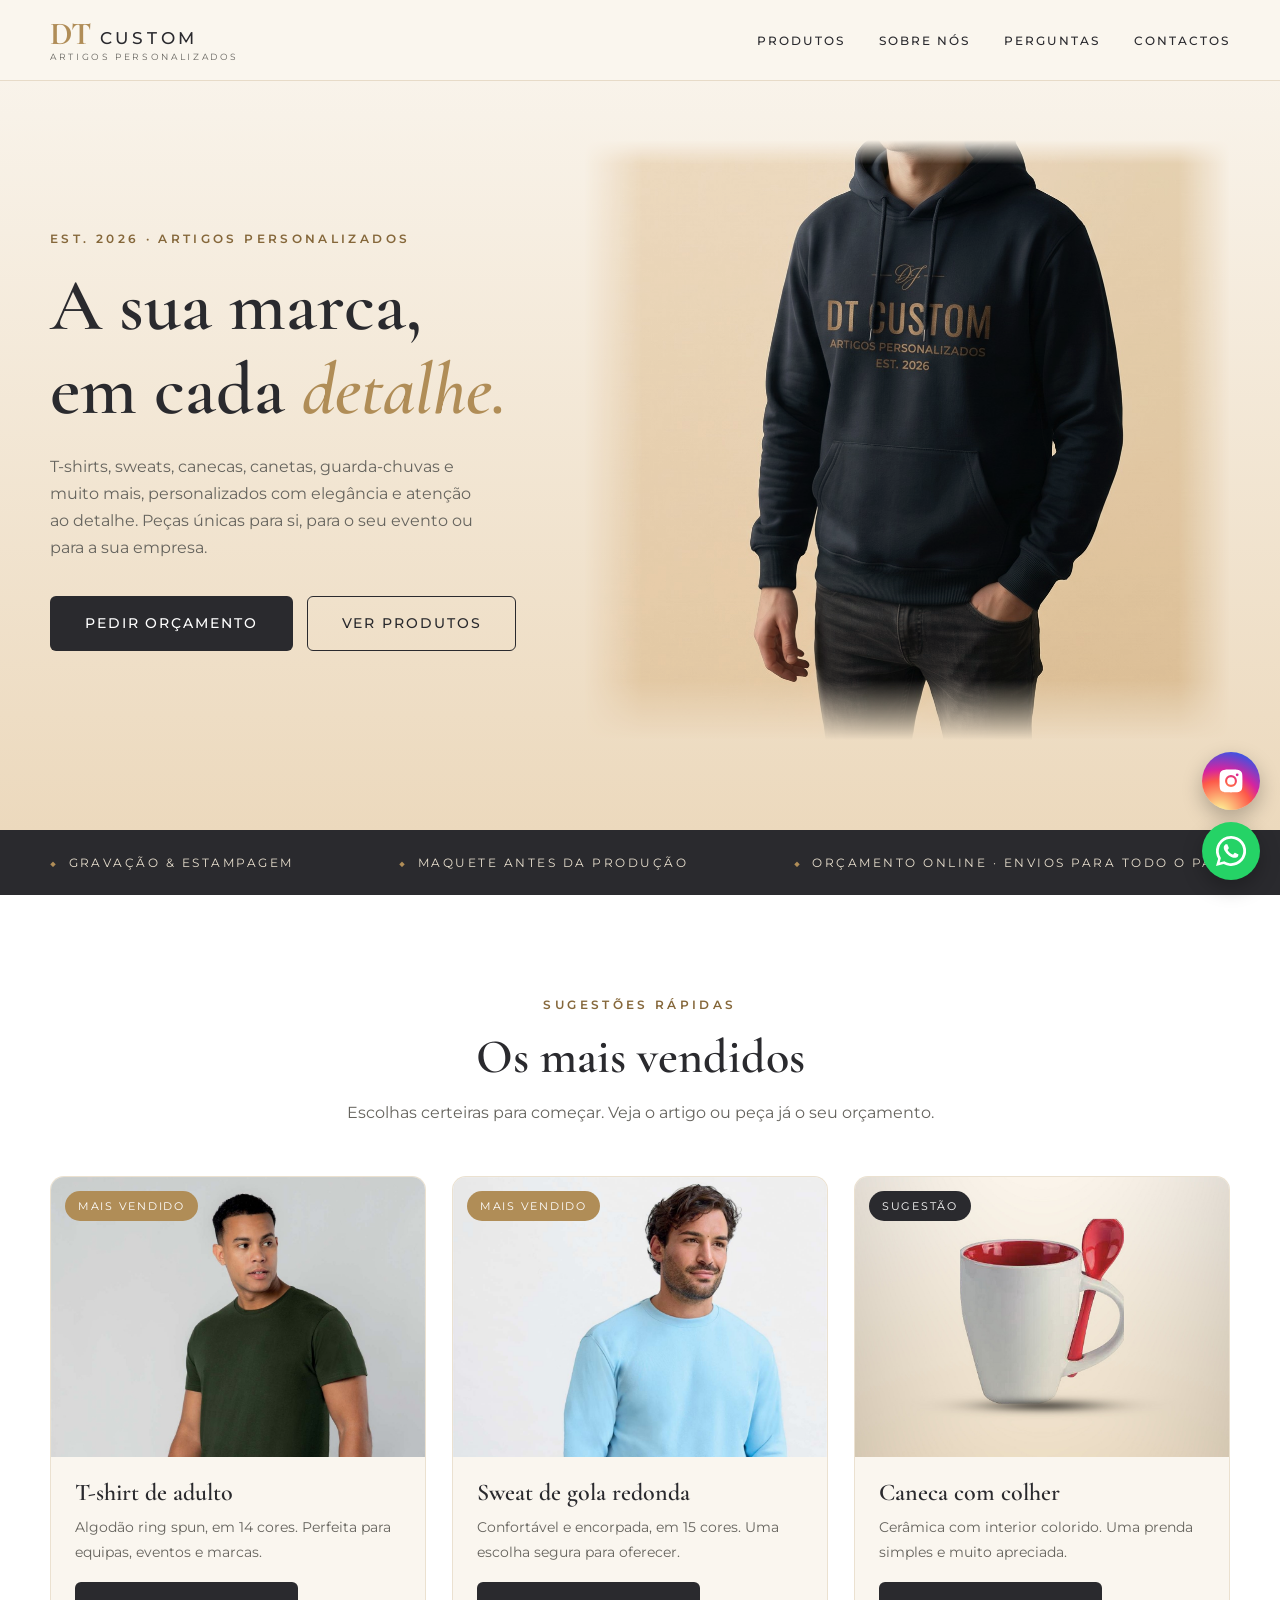
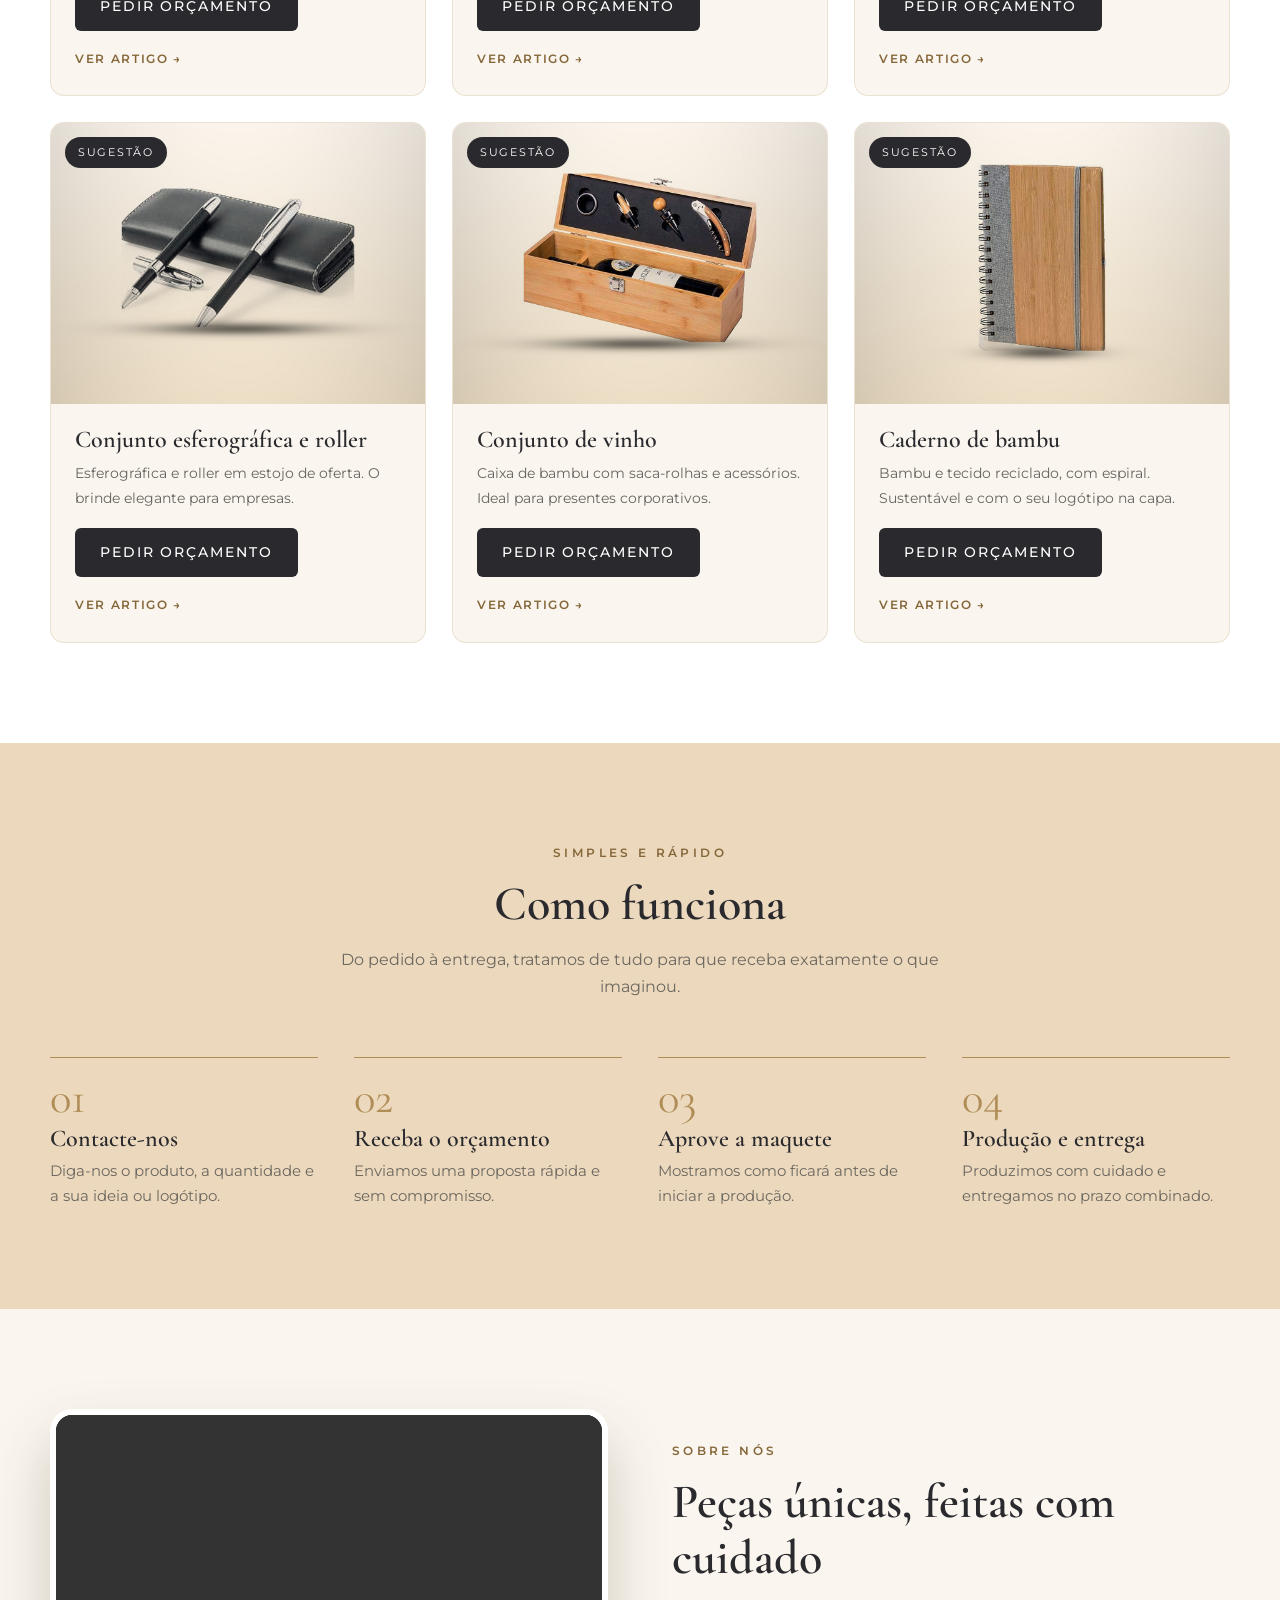
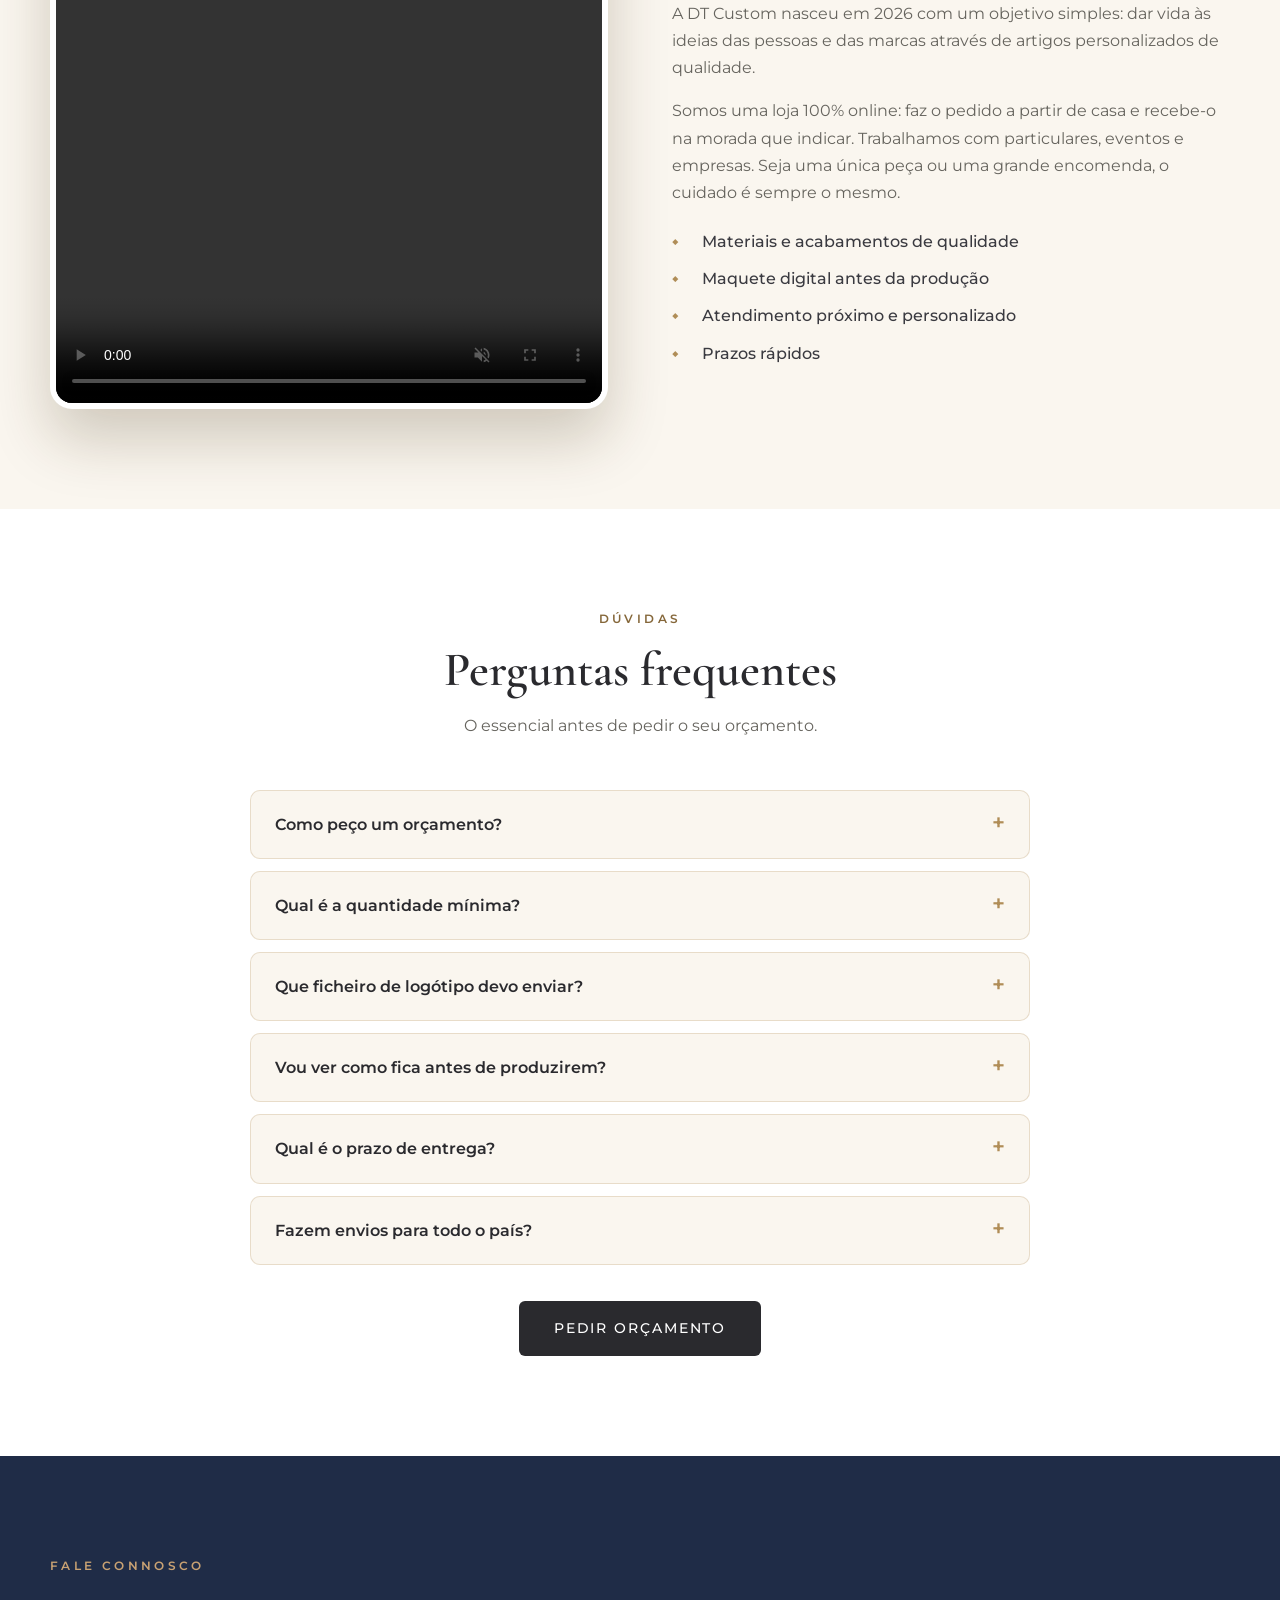
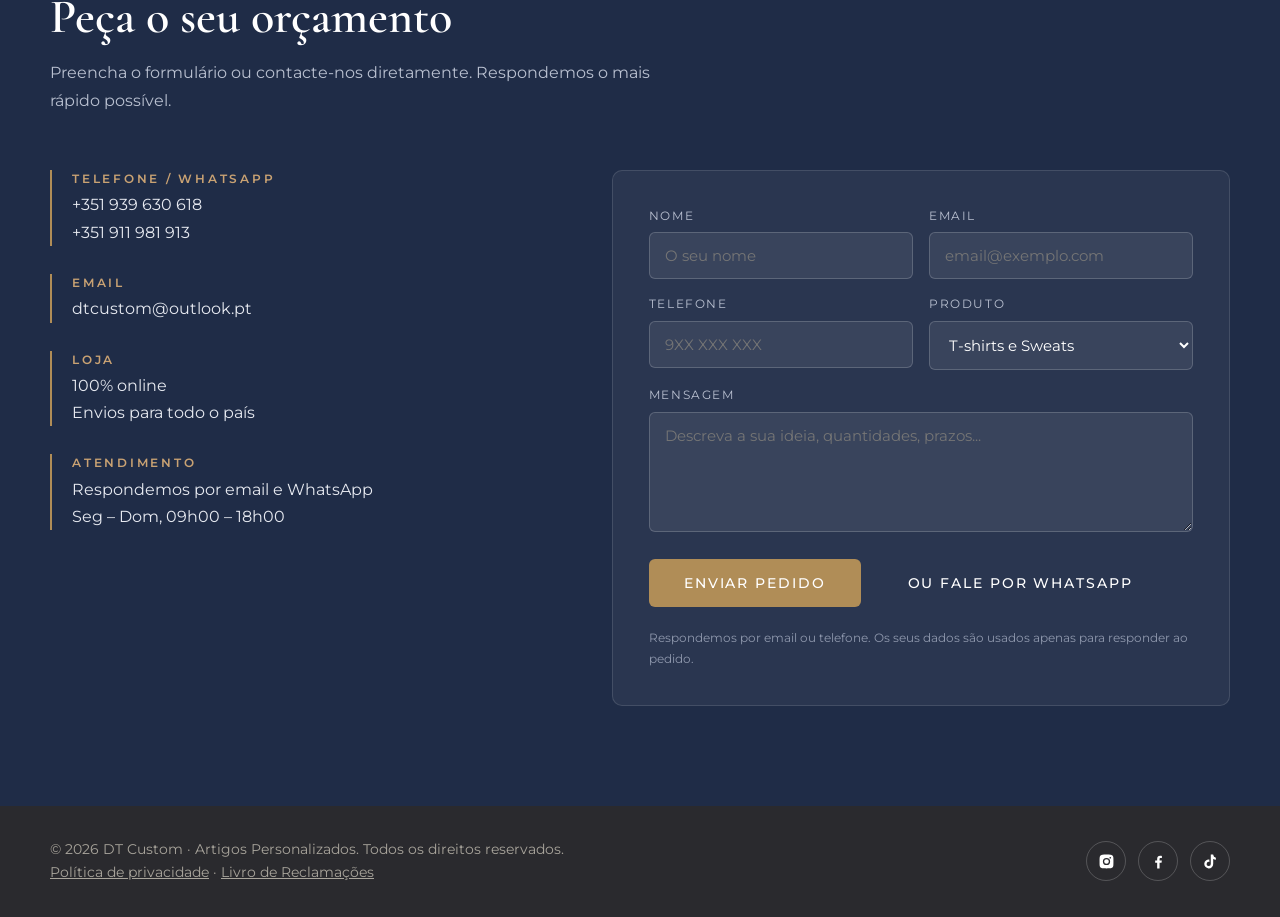
==== commit ecf8f6f1: "Add files via upload" ====
--- a/site.html
+++ b/site.html
@@ -5,11 +5,53 @@
   <meta name="viewport" content="width=device-width, initial-scale=1.0">
   <title>DT Custom | Artigos Personalizados</title>
   <meta name="description" content="DT Custom — artigos personalizados: t-shirts, sweats, canecas, canetas, guarda-chuvas e brindes com a sua marca. Peça o seu orçamento.">
+  <link rel="icon" href="data:image/svg+xml,%3Csvg xmlns='http://www.w3.org/2000/svg' viewBox='0 0 64 64'%3E%3Crect width='64' height='64' rx='12' fill='%232a2a2e'/%3E%3Ctext x='32' y='43' font-family='Georgia,serif' font-size='30' font-weight='700' text-anchor='middle' fill='%23b08d57'%3EDT%3C/text%3E%3C/svg%3E">
+  <meta name="theme-color" content="#2a2a2e">
+  <meta property="og:type" content="website">
+  <meta property="og:locale" content="pt_PT">
+  <meta property="og:site_name" content="DT Custom">
+  <meta property="og:title" content="DT Custom | Artigos Personalizados">
+  <meta property="og:description" content="T-shirts, sweats, canecas, canetas, guarda-chuvas e brindes com a sua marca. Maquete antes da produção e orçamento sem compromisso.">
+  <script type="application/ld+json">
+  {"@context":"https://schema.org","@type":"Organization","name":"DT Custom","description":"Artigos personalizados: t-shirts, sweats, canecas, canetas, guarda-chuvas e brindes.","email":"dtcustom@outlook.pt","telephone":"+351939630618","areaServed":"PT","sameAs":["https://www.instagram.com/dtcustom2026/"]}
+  </script>
+  <script type="application/ld+json">
+  {"@context":"https://schema.org","@type":"FAQPage","mainEntity":[
+    {"@type":"Question","name":"Como peço um orçamento?","acceptedAnswer":{"@type":"Answer","text":"Preencha o formulário ou fale connosco por WhatsApp ou email, indicando o produto, a quantidade e a sua ideia ou logótipo. Enviamos uma proposta sem compromisso."}},
+    {"@type":"Question","name":"Qual é a quantidade mínima?","acceptedAnswer":{"@type":"Answer","text":"Trabalhamos desde uma única peça até grandes encomendas. Diga-nos a quantidade e indicamos as condições no orçamento."}},
+    {"@type":"Question","name":"Que ficheiro de logótipo devo enviar?","acceptedAnswer":{"@type":"Answer","text":"O ideal é um ficheiro vetorial (SVG, AI ou PDF) ou um PNG de alta resolução com fundo transparente. Se só tiver uma imagem simples, envie-a na mesma e avaliamos."}},
+    {"@type":"Question","name":"Vou ver como fica antes de produzirem?","acceptedAnswer":{"@type":"Answer","text":"Sim. Enviamos uma maquete digital para aprovação antes de iniciar a produção."}},
+    {"@type":"Question","name":"Qual é o prazo de entrega?","acceptedAnswer":{"@type":"Answer","text":"O prazo depende do produto e da quantidade e é indicado no orçamento, antes de confirmar a encomenda."}},
+    {"@type":"Question","name":"Fazem envios para todo o país?","acceptedAnswer":{"@type":"Answer","text":"Sim. Somos uma loja 100% online e enviamos para a morada que indicar, em todo o país."}}
+  ]}
+  </script>
   <link rel="preconnect" href="https://fonts.googleapis.com">
   <link rel="preconnect" href="https://fonts.gstatic.com" crossorigin>
   <link href="https://fonts.googleapis.com/css2?family=Cormorant+Garamond:wght@500;600;700&family=Montserrat:wght@400;500;600&display=swap" rel="stylesheet">
 
   <style>
+    /* ============ FAQ ============ */
+    .faq { background: #fff; }
+    .faq-lista { max-width: 780px; margin: 50px auto 0; display: grid; gap: 12px; }
+    .faq details { background: var(--creme); border: 1px solid rgba(176,141,87,.25); border-radius: 10px; padding: 0 24px; }
+    .faq summary { cursor: pointer; list-style: none; padding: 20px 0; font-weight: 600; color: var(--carvao); display: flex; justify-content: space-between; gap: 16px; }
+    .faq summary::-webkit-details-marker { display: none; }
+    .faq summary::after { content: "+"; color: var(--dourado); font-size: 1.4rem; line-height: 1; }
+    .faq details[open] summary::after { content: "–"; }
+    .faq details p { color: #5f5c56; padding-bottom: 20px; font-size: .94rem; }
+    .faq-cta { text-align: center; margin-top: 36px; }
+
+    /* ============ FORMULÁRIO: estados ============ */
+    .form-estado { padding: 14px 16px; border-radius: var(--raio); font-size: .9rem; display: none; }
+    .form-estado.ok { display: block; background: rgba(37,211,102,.14); border: 1px solid rgba(37,211,102,.5); color: #d7f7e3; }
+    .form-estado.erro { display: block; background: rgba(200,32,43,.15); border: 1px solid rgba(255,120,120,.5); color: #ffd6d6; }
+    .form-botoes { display: flex; gap: 12px; flex-wrap: wrap; align-items: center; }
+    .btn-wa { background: transparent; border-color: rgba(255,255,255,.35); color: #fff; }
+    .btn-wa:hover { background: #25d366; border-color: #25d366; color: #fff; }
+    .campo-mel { position: absolute; left: -9999px; width: 1px; height: 1px; overflow: hidden; }
+    button:disabled { opacity: .6; cursor: wait; }
+    .btn:focus-visible, a:focus-visible, summary:focus-visible { outline: 2px solid var(--dourado); outline-offset: 3px; }
+
     /* ============ CORES (inspiradas na imagem de layout) ============ */
     :root {
       --creme: #faf6ef;
@@ -19,8 +61,9 @@
       --marinho: #1f2c47;
       --carvao: #2a2a2e;
       --texto: #3a3a40;
-      --cinza: #7a7872;
+      --cinza: #66645e;
       --raio: 6px;
+      --dourado-txt: #85673a;
     }
 
     * { margin: 0; padding: 0; box-sizing: border-box; }
@@ -33,7 +76,7 @@
 
     h1, h2, h3 { font-family: 'Cormorant Garamond', serif; color: var(--carvao); font-weight: 600; line-height: 1.15; }
     h2 { font-size: clamp(2rem, 4.5vw, 3rem); margin-bottom: 14px; }
-    .tag { display: block; font-size: .75rem; font-weight: 600; letter-spacing: .28em; text-transform: uppercase; color: var(--dourado); margin-bottom: 14px; }
+    .tag { display: block; font-size: .75rem; font-weight: 600; letter-spacing: .28em; text-transform: uppercase; color: var(--dourado-txt); margin-bottom: 14px; }
     .subtitulo { color: var(--cinza); max-width: 600px; }
     .centro { text-align: center; }
     .centro .subtitulo { margin-inline: auto; }
@@ -67,8 +110,6 @@
     .menu > li:hover .submenu, .menu > li:focus-within .submenu { opacity: 1; visibility: visible; transform: none; }
     .submenu a { display: block; padding: 9px 22px; font-size: .74rem; }
     .submenu a:hover { background: var(--creme); }
-    .produto { cursor: pointer; }
-    .produto:not(.destaque) .texto::after { content: "Ver detalhes →"; display: block; margin-top: 14px; font-size: .72rem; letter-spacing: .16em; text-transform: uppercase; color: var(--dourado); font-weight: 600; }
 
     html { scroll-padding-top: 90px; }
     .sel { position: relative; }
@@ -85,10 +126,11 @@
     .top-corpo p { color: var(--cinza); font-size: .9rem; flex: 1; }
     .top-botoes { display: flex; align-items: center; gap: 18px; margin-top: 10px; flex-wrap: wrap; }
     .top-botoes .btn { padding: 12px 24px; }
-    .top-botoes .ver { font-size: .74rem; letter-spacing: .14em; text-transform: uppercase; color: var(--dourado); font-weight: 600; }
+    .top-botoes .ver { font-size: .74rem; letter-spacing: .14em; text-transform: uppercase; color: var(--dourado-txt); font-weight: 600; }
     /* ============ HERO ============ */
     .hero { padding: 140px 0 90px; background: linear-gradient(180deg, var(--creme), var(--madeira)); }
     .hero-grid { display: grid; grid-template-columns: .85fr 1.15fr; gap: 56px; align-items: center; }
+    .hero-grid > * { min-width: 0; }
     .hero h1 { font-size: clamp(2.6rem, 6vw, 4.6rem); margin-bottom: 20px; }
     .hero h1 em { color: var(--dourado); font-style: italic; }
     .hero p { color: var(--cinza); max-width: 440px; margin-bottom: 34px; }
@@ -109,40 +151,6 @@
     .faixa .container { display: flex; justify-content: space-between; flex-wrap: wrap; gap: 14px 30px; font-size: .78rem; letter-spacing: .2em; text-transform: uppercase; }
     .faixa span::before { content: "◆"; color: var(--dourado); margin-right: 10px; font-size: .6rem; }
 
-    /* ============ IMAGENS RECORTADAS DA FOTO ============ */
-    .recorte {
-      background-image: url('IMG/DT%20custom%20layout.jpg');
-      background-repeat: no-repeat;
-      background-size: 380% auto;
-      background-color: var(--madeira);
-    }
-
-    /* ============ PRODUTOS ============ */
-    .produtos-grid { display: grid; grid-template-columns: repeat(auto-fit, minmax(320px, 1fr)); gap: 26px; margin-top: 56px; }
-    .foto.sem-foto, .prod-foto.sem-foto { display: grid; place-items: center; background: linear-gradient(135deg, var(--madeira), var(--kraft)); }
-    .foto.sem-foto span { font-family: 'Cormorant Garamond', serif; font-style: italic; font-size: 1.5rem; color: #fff; }
-    .produto { background: #fff; border-radius: 10px; overflow: hidden; transition: transform .3s, box-shadow .3s; border: 1px solid rgba(176,141,87,.18); }
-    .produto:hover { transform: translateY(-6px); box-shadow: 0 22px 44px rgba(60,40,10,.12); }
-    .produto .foto { height: 320px; background-size: cover; background-position: center; background-repeat: no-repeat; background-color: #f3e8d6; }
-    .produto div.texto { padding: 26px 28px 30px; }
-    .produto h3 { font-size: 1.6rem; margin-bottom: 6px; }
-    .produto p { color: var(--cinza); font-size: .92rem; }
-
-    /* Cartão em destaque (Cadernos): ocupa a linha toda */
-    .produto.destaque { grid-column: 1 / -1; display: grid; grid-template-columns: 1.5fr 1fr; align-items: stretch; }
-    .produto.destaque .foto { height: 100%; min-height: 380px; background-size: cover !important; background-position: center !important; }
-    .produto.destaque .texto { display: flex; flex-direction: column; justify-content: center; padding: 40px; }
-    .produto.destaque h3 { font-size: 2.2rem; }
-    .produto.destaque p { font-size: 1rem; margin-bottom: 22px; }
-    .produto.destaque .btn { align-self: flex-start; }
-    @media (max-width: 800px) { .produto.destaque { grid-template-columns: 1fr; } .produto.destaque .foto { min-height: 280px; } .produto.destaque .texto { padding: 26px 28px 30px; } }
-
-    /* Ampliar foto (resolução total) */
-    .lightbox { position: fixed; inset: 0; z-index: 200; background: rgba(15,15,18,.92); display: none; align-items: center; justify-content: center; padding: 20px; cursor: zoom-out; }
-    .lightbox.aberto { display: flex; }
-    .lightbox img { max-width: 100%; max-height: 100%; object-fit: contain; border-radius: 6px; }
-    .lightbox button { position: absolute; top: 14px; right: 20px; background: none; border: none; color: #fff; font-size: 2.4rem; cursor: pointer; line-height: 1; }
-
     /* ============ PROCESSO ============ */
     .processo { background: var(--madeira); }
     .passos { display: grid; grid-template-columns: repeat(auto-fit, minmax(220px, 1fr)); gap: 36px; margin-top: 56px; counter-reset: passo; }
@@ -153,7 +161,8 @@
 
     /* ============ SOBRE ============ */
     .sobre-grid { display: grid; grid-template-columns: 1fr 1fr; gap: 64px; align-items: center; }
-    .sobre-img { height: 520px; border-radius: 10px; background: #1a1a1c url('IMG/Gemini_Generated_Image_ebyib9ebyib9ebyi.jpg') center / cover no-repeat; box-shadow: 0 30px 60px rgba(60,40,10,.18); }
+    .sobre-video { display: flex; justify-content: center; align-items: center; line-height: 0; }
+    .sobre-video video { display: block; height: 600px; width: auto; max-width: 100%; border-radius: 22px; background: #1a1a1c; box-shadow: 0 30px 60px rgba(60,40,10,.22); border: 6px solid #fff; }
     .sobre-texto p { color: var(--cinza); margin-bottom: 16px; }
     .vantagens { list-style: none; margin-top: 22px; }
     .vantagens li { padding-left: 30px; position: relative; margin-bottom: 10px; font-weight: 500; }
@@ -189,7 +198,10 @@
     .redes svg { width: 17px; height: 17px; fill: #fff; }
 
     .whatsapp { position: fixed; right: 20px; bottom: 20px; z-index: 99; width: 58px; height: 58px; border-radius: 50%; background: #25d366; display: grid; place-items: center; box-shadow: 0 8px 20px rgba(0,0,0,.25); transition: transform .2s; }
-    .whatsapp:hover { transform: scale(1.08); }
+    .instagram-flut { position: fixed; right: 20px; bottom: 90px; z-index: 99; width: 58px; height: 58px; border-radius: 50%; background: radial-gradient(circle at 30% 107%, #fdf497 0%, #fdf497 5%, #fd5949 45%, #d6249f 60%, #285AEB 90%); display: grid; place-items: center; box-shadow: 0 8px 20px rgba(0,0,0,.25); transition: transform .2s; }
+.instagram-flut:hover { transform: scale(1.08); }
+.instagram-flut svg { width: 28px; height: 28px; fill: #fff; }
+.whatsapp:hover { transform: scale(1.08); }
     .whatsapp svg { width: 30px; height: 30px; fill: #fff; }
 
     /* ============ TELEMÓVEL ============ */
@@ -205,7 +217,7 @@
       .menu.aberto { max-height: 80vh; overflow-y: auto; }
       .hero { padding-top: 120px; }
       .hero-grid, .sobre-grid, .contactos-grid { grid-template-columns: 1fr; }
-      .sobre-img { height: 360px; }
+      .sobre-video video { height: auto; width: min(100%, 320px); }
       .linha { grid-template-columns: 1fr; }
       form { padding: 24px; }
       .faixa .container { justify-content: center; text-align: center; }
@@ -221,8 +233,8 @@
         <b>DT<small>CUSTOM</small></b>
         <span>ARTIGOS PERSONALIZADOS</span>
       </a>
-      <button class="menu-btn" aria-label="Abrir menu" onclick="document.querySelector('.menu').classList.toggle('aberto')">☰</button>
-      <ul class="menu">
+      <button class="menu-btn" aria-label="Abrir menu" aria-expanded="false" aria-controls="menu" id="menuBtn">☰</button>
+      <ul class="menu" id="menu">
         <li class="tem-sub">
           <a href="#mais-vendidos">Produtos</a>
           <ul class="submenu">
@@ -236,6 +248,7 @@
           </ul>
         </li>
         <li><a href="#sobre">Sobre nós</a></li>
+        <li><a href="#faq">Perguntas</a></li>
         <li><a href="#contactos">Contactos</a></li>
       </ul>
     </nav>
@@ -254,7 +267,7 @@
         </div>
       </div>
       <div class="hero-img">
-        <img src="IMG/web/sweat_homem.jpg" alt="Sweat azul-marinho personalizada DT Custom">
+        <img src="IMG/web/sweat_homem.jpg" width="1600" height="1195" fetchpriority="high" decoding="async" alt="Sweat azul-marinho personalizada DT Custom">
       </div>
     </div>
   </section>
@@ -263,18 +276,18 @@
     <div class="container">
       <span>Gravação &amp; estampagem</span>
       <span>Maquete antes da produção</span>
-      <span>Loja online · Envios para todo o país</span>
+      <span>Orçamento online · Envios para todo o país</span>
     </div>
   </div>
 
   <!-- ================= PRODUTOS ================= -->
   <section id="mais-vendidos" class="tops"><div class="container"><div class="centro"><span class="tag">Sugestões rápidas</span><h2>Os mais vendidos</h2><p class="subtitulo">Escolhas certeiras para começar. Veja o artigo ou peça já o seu orçamento.</p></div><div class="tops-grid">
-        <article class="top"><a class="top-img sel" href="produtos/t-shirts-e-sweats.html" style="background-image:url('IMG/modelos/epika.jpg')"><span class="etq ouro">Mais vendido</span></a><div class="top-corpo"><h3>T-shirt de adulto</h3><p>Algodão ring spun, em 14 cores. Perfeita para equipas, eventos e marcas.</p><div class="top-botoes"><a class="btn btn-principal" href="?produto=T-shirts%20e%20Sweats#contactos">Pedir orçamento</a><a class="ver" href="produtos/t-shirts-e-sweats.html">Ver artigo →</a></div></div></article>
-        <article class="top"><a class="top-img sel" href="produtos/t-shirts-e-sweats.html" style="background-image:url('IMG/modelos/cosmos.jpg')"><span class="etq ouro">Mais vendido</span></a><div class="top-corpo"><h3>Sweat de gola redonda</h3><p>Confortável e encorpada, em 15 cores. Uma escolha segura para oferecer.</p><div class="top-botoes"><a class="btn btn-principal" href="?produto=T-shirts%20e%20Sweats#contactos">Pedir orçamento</a><a class="ver" href="produtos/t-shirts-e-sweats.html">Ver artigo →</a></div></div></article>
-        <article class="top"><a class="top-img sel" href="produtos/canecas.html" style="background-image:url('IMG/modelos/cotes.jpg')"><span class="etq">Sugestão</span></a><div class="top-corpo"><h3>Caneca com colher</h3><p>Cerâmica com interior colorido. Uma prenda simples e muito apreciada.</p><div class="top-botoes"><a class="btn btn-principal" href="?produto=Canecas#contactos">Pedir orçamento</a><a class="ver" href="produtos/canecas.html">Ver artigo →</a></div></div></article>
-        <article class="top"><a class="top-img sel" href="produtos/canetas.html" style="background-image:url('IMG/modelos/mobex.jpg')"><span class="etq">Sugestão</span></a><div class="top-corpo"><h3>Conjunto esferográfica e roller</h3><p>Esferográfica e roller em estojo de oferta. O brinde elegante para empresas.</p><div class="top-botoes"><a class="btn btn-principal" href="?produto=Canetas#contactos">Pedir orçamento</a><a class="ver" href="produtos/canetas.html">Ver artigo →</a></div></div></article>
-        <article class="top"><a class="top-img sel" href="produtos/saca-rolhas.html" style="background-image:url('IMG/modelos/boriax.jpg')"><span class="etq">Sugestão</span></a><div class="top-corpo"><h3>Conjunto de vinho</h3><p>Caixa de bambu com saca-rolhas e acessórios. Ideal para presentes corporativos.</p><div class="top-botoes"><a class="btn btn-principal" href="?produto=Saca-rolhas%20e%20vinho#contactos">Pedir orçamento</a><a class="ver" href="produtos/saca-rolhas.html">Ver artigo →</a></div></div></article>
-        <article class="top"><a class="top-img sel" href="produtos/cadernos.html" style="background-image:url('IMG/modelos/gasmon.jpg')"><span class="etq">Sugestão</span></a><div class="top-corpo"><h3>Caderno de bambu</h3><p>Bambu e tecido reciclado, com espiral. Sustentável e com o seu logótipo na capa.</p><div class="top-botoes"><a class="btn btn-principal" href="?produto=Cadernos#contactos">Pedir orçamento</a><a class="ver" href="produtos/cadernos.html">Ver artigo →</a></div></div></article>
+        <article class="top"><a class="top-img sel" href="produtos/t-shirts-e-sweats.html" style="background-image:url(IMG/modelos/epika.jpg)"><span class="etq ouro">Mais vendido</span></a><div class="top-corpo"><h3>T-shirt de adulto</h3><p>Algodão ring spun, em 14 cores. Perfeita para equipas, eventos e marcas.</p><div class="top-botoes"><a class="btn btn-principal" href="?produto=T-shirts%20e%20Sweats#contactos">Pedir orçamento</a><a class="ver" href="produtos/t-shirts-e-sweats.html">Ver artigo →</a></div></div></article>
+        <article class="top"><a class="top-img sel" href="produtos/t-shirts-e-sweats.html" style="background-image:url(IMG/modelos/cosmos.jpg)"><span class="etq ouro">Mais vendido</span></a><div class="top-corpo"><h3>Sweat de gola redonda</h3><p>Confortável e encorpada, em 15 cores. Uma escolha segura para oferecer.</p><div class="top-botoes"><a class="btn btn-principal" href="?produto=T-shirts%20e%20Sweats#contactos">Pedir orçamento</a><a class="ver" href="produtos/t-shirts-e-sweats.html">Ver artigo →</a></div></div></article>
+        <article class="top"><a class="top-img sel" href="produtos/canecas.html" style="background-image:url(IMG/modelos/cotes.jpg)"><span class="etq">Sugestão</span></a><div class="top-corpo"><h3>Caneca com colher</h3><p>Cerâmica com interior colorido. Uma prenda simples e muito apreciada.</p><div class="top-botoes"><a class="btn btn-principal" href="?produto=Canecas#contactos">Pedir orçamento</a><a class="ver" href="produtos/canecas.html">Ver artigo →</a></div></div></article>
+        <article class="top"><a class="top-img sel" href="produtos/canetas.html" style="background-image:url(IMG/modelos/mobex.jpg)"><span class="etq">Sugestão</span></a><div class="top-corpo"><h3>Conjunto esferográfica e roller</h3><p>Esferográfica e roller em estojo de oferta. O brinde elegante para empresas.</p><div class="top-botoes"><a class="btn btn-principal" href="?produto=Canetas#contactos">Pedir orçamento</a><a class="ver" href="produtos/canetas.html">Ver artigo →</a></div></div></article>
+        <article class="top"><a class="top-img sel" href="produtos/saca-rolhas.html" style="background-image:url(IMG/modelos/boriax.jpg)"><span class="etq">Sugestão</span></a><div class="top-corpo"><h3>Conjunto de vinho</h3><p>Caixa de bambu com saca-rolhas e acessórios. Ideal para presentes corporativos.</p><div class="top-botoes"><a class="btn btn-principal" href="?produto=Saca-rolhas%20e%20vinho#contactos">Pedir orçamento</a><a class="ver" href="produtos/saca-rolhas.html">Ver artigo →</a></div></div></article>
+        <article class="top"><a class="top-img sel" href="produtos/cadernos.html" style="background-image:url(IMG/modelos/gasmon.jpg)"><span class="etq">Sugestão</span></a><div class="top-corpo"><h3>Caderno de bambu</h3><p>Bambu e tecido reciclado, com espiral. Sustentável e com o seu logótipo na capa.</p><div class="top-botoes"><a class="btn btn-principal" href="?produto=Cadernos#contactos">Pedir orçamento</a><a class="ver" href="produtos/cadernos.html">Ver artigo →</a></div></div></article>
       </div></div></section>
 
   
@@ -299,7 +312,7 @@
   <!-- ================= SOBRE ================= -->
   <section id="sobre">
     <div class="container sobre-grid">
-      <div class="sobre-img" role="img" aria-label="Logótipo DT Custom em dourado"></div>
+      <div class="sobre-video"><video src="media/video-promocional.mp4" autoplay muted loop playsinline controls preload="metadata" aria-label="Vídeo promocional DT Custom"></video></div>
       <div class="sobre-texto">
         <span class="tag">Sobre nós</span>
         <h2>Peças únicas, feitas com cuidado</h2>
@@ -315,6 +328,26 @@
     </div>
   </section>
 
+  <!-- ================= PERGUNTAS FREQUENTES ================= -->
+  <section class="faq" id="faq">
+    <div class="container">
+      <div class="centro">
+        <span class="tag">Dúvidas</span>
+        <h2>Perguntas frequentes</h2>
+        <p class="subtitulo">O essencial antes de pedir o seu orçamento.</p>
+      </div>
+      <div class="faq-lista">
+        <details><summary>Como peço um orçamento?</summary><p>Preencha o formulário abaixo ou fale connosco por WhatsApp ou email, indicando o produto, a quantidade e a sua ideia ou logótipo. Enviamos uma proposta sem compromisso.</p></details>
+        <details><summary>Qual é a quantidade mínima?</summary><p>Trabalhamos desde uma única peça até grandes encomendas. Diga-nos a quantidade e indicamos as condições no orçamento.</p></details>
+        <details><summary>Que ficheiro de logótipo devo enviar?</summary><p>O ideal é um ficheiro vetorial (SVG, AI ou PDF) ou um PNG de alta resolução com fundo transparente. Se só tiver uma imagem simples, envie-a na mesma e avaliamos.</p></details>
+        <details><summary>Vou ver como fica antes de produzirem?</summary><p>Sim. Enviamos uma maquete digital para aprovação antes de iniciar a produção.</p></details>
+        <details><summary>Qual é o prazo de entrega?</summary><p>Depende do produto e da quantidade. O prazo é indicado no orçamento, antes de confirmar a encomenda.</p></details>
+        <details><summary>Fazem envios para todo o país?</summary><p>Sim. Somos uma loja 100% online e enviamos para a morada que indicar, em todo o país.</p></details>
+      </div>
+      <div class="faq-cta"><a href="#contactos" class="btn btn-principal">Pedir orçamento</a></div>
+    </div>
+  </section>
+
   <!-- ================= CONTACTOS ================= -->
   <section class="contactos" id="contactos">
     <div class="container">
@@ -333,14 +366,14 @@
 
         <form id="formulario">
           <div class="linha">
-            <div><label for="nome">Nome</label><input id="nome" required placeholder="O seu nome"></div>
-            <div><label for="email">Email</label><input id="email" type="email" required placeholder="email@exemplo.com"></div>
+            <div><label for="nome">Nome</label><input id="nome" name="nome" autocomplete="name" required placeholder="O seu nome"></div>
+            <div><label for="email">Email</label><input id="email" name="email" type="email" autocomplete="email" required placeholder="email@exemplo.com"></div>
           </div>
           <div class="linha">
-            <div><label for="telefone">Telefone</label><input id="telefone" type="tel" placeholder="9XX XXX XXX"></div>
+            <div><label for="telefone">Telefone</label><input id="telefone" name="telefone" type="tel" autocomplete="tel" placeholder="9XX XXX XXX"></div>
             <div>
               <label for="produto">Produto</label>
-              <select id="produto">
+              <select id="produto" name="produto">
                 <option>T-shirts e Sweats</option>
                 <option>Canecas</option>
                 <option>Canetas</option>
@@ -352,9 +385,14 @@
               </select>
             </div>
           </div>
-          <div><label for="mensagem">Mensagem</label><textarea id="mensagem" required placeholder="Descreva a sua ideia, quantidades, prazos..."></textarea></div>
-          <button type="submit" class="btn btn-principal">Enviar pedido</button>
-          <p class="form-nota">Ao enviar, abre o seu programa de email com o pedido já preenchido.</p>
+          <div><label for="mensagem">Mensagem</label><textarea id="mensagem" name="mensagem" required placeholder="Descreva a sua ideia, quantidades, prazos..."></textarea></div>
+          <div class="campo-mel" aria-hidden="true"><label>Não preencher<input type="text" name="_honey" tabindex="-1" autocomplete="off"></label></div>
+          <div class="form-estado" id="formEstado" role="status" aria-live="polite"></div>
+          <div class="form-botoes">
+            <button type="submit" class="btn btn-principal" id="enviar">Enviar pedido</button>
+            <a class="btn btn-wa" id="btnWa" href="https://wa.me/351939630618" target="_blank" rel="noopener">Ou fale por WhatsApp</a>
+          </div>
+          <p class="form-nota">Respondemos por email ou telefone. Os seus dados são usados apenas para responder ao pedido.</p>
         </form>
       </div>
     </div>
@@ -363,10 +401,10 @@
   <!-- ================= RODAPÉ ================= -->
   <footer>
     <div class="container rodape">
-      <p>© <span id="ano"></span> DT Custom · Artigos Personalizados. Todos os direitos reservados.</p>
+      <p>© <span id="ano"></span> DT Custom · Artigos Personalizados. Todos os direitos reservados.<br><a href="privacidade.html" style="text-decoration:underline">Política de privacidade</a> · <a href="https://www.livroreclamacoes.pt" target="_blank" rel="noopener" style="text-decoration:underline">Livro de Reclamações</a></p>
       <div class="redes">
         <!-- Coloque os links das suas redes sociais -->
-        <a href="https://instagram.com/" target="_blank" rel="noopener" aria-label="Instagram">
+        <a href="https://www.instagram.com/dtcustom2026/" target="_blank" rel="noopener" aria-label="Instagram">
           <svg viewBox="0 0 24 24"><path d="M12 2.2c3.2 0 3.6 0 4.8.1 1.2.1 1.8.2 2.2.4.6.2 1 .5 1.4.9.4.4.7.8.9 1.4.2.4.4 1.1.4 2.2.1 1.3.1 1.6.1 4.8s0 3.6-.1 4.8c-.1 1.2-.2 1.8-.4 2.2-.2.6-.5 1-.9 1.4-.4.4-.8.7-1.4.9-.4.2-1.1.4-2.2.4-1.3.1-1.6.1-4.8.1s-3.6 0-4.8-.1c-1.2-.1-1.8-.2-2.2-.4-.6-.2-1-.5-1.4-.9-.4-.4-.7-.8-.9-1.4-.2-.4-.4-1.1-.4-2.2C2.2 15.6 2.2 15.2 2.2 12s0-3.6.1-4.8c.1-1.2.2-1.8.4-2.2.2-.6.5-1 .9-1.4.4-.4.8-.7 1.4-.9.4-.2 1.1-.4 2.2-.4C8.4 2.2 8.8 2.2 12 2.2zm0 4.7a5.1 5.1 0 100 10.2 5.1 5.1 0 000-10.2zm0 8.4a3.3 3.3 0 110-6.6 3.3 3.3 0 010 6.6zm5.3-9.8a1.2 1.2 0 100 2.4 1.2 1.2 0 000-2.4z"/></svg>
         </a>
         <a href="https://facebook.com/" target="_blank" rel="noopener" aria-label="Facebook">
@@ -380,20 +418,12 @@
   </footer>
 
   <!-- Botão WhatsApp (altere o número: só dígitos, com indicativo 351) -->
-  <a class="whatsapp" href="https://wa.me/351939630618" target="_blank" rel="noopener" aria-label="Falar no WhatsApp">
+  <a class="instagram-flut" href="https://www.instagram.com/dtcustom2026/" target="_blank" rel="noopener" aria-label="Seguir no Instagram"><svg viewBox="0 0 24 24"><path d="M12 2.2c3.2 0 3.6 0 4.8.1 1.2.1 1.8.2 2.2.4.6.2 1 .5 1.4.9.4.4.7.8.9 1.4.2.4.4 1.1.4 2.2.1 1.3.1 1.6.1 4.8s0 3.6-.1 4.8c-.1 1.2-.2 1.8-.4 2.2-.2.6-.5 1-.9 1.4-.4.4-.8.7-1.4.9-.4.2-1.1.4-2.2.4-1.3.1-1.6.1-4.8.1s-3.6 0-4.8-.1c-1.2-.1-1.8-.2-2.2-.4-.6-.2-1-.5-1.4-.9-.4-.4-.7-.8-.9-1.4-.2-.4-.4-1.1-.4-2.2C2.2 15.6 2.2 15.2 2.2 12s0-3.6.1-4.8c.1-1.2.2-1.8.4-2.2.2-.6.5-1 .9-1.4.4-.4.8-.7 1.4-.9.4-.2 1.1-.4 2.2-.4C8.4 2.2 8.8 2.2 12 2.2zm0 4.7a5.1 5.1 0 100 10.2 5.1 5.1 0 000-10.2zm0 8.4a3.3 3.3 0 110-6.6 3.3 3.3 0 010 6.6zm5.3-9.8a1.2 1.2 0 100 2.4 1.2 1.2 0 000-2.4z"/></svg></a>
+  <a class="whatsapp" href="https://wa.me/351939630618?text=Ol%C3%A1!%20Gostaria%20de%20um%20or%C3%A7amento." target="_blank" rel="noopener" aria-label="Falar no WhatsApp">
     <svg viewBox="0 0 24 24"><path d="M17.5 14.4c-.3-.1-1.7-.8-2-.9-.3-.1-.5-.1-.7.1-.2.3-.8.9-.9 1.1-.2.2-.3.2-.6.1-.3-.1-1.2-.5-2.3-1.4-.9-.8-1.4-1.7-1.6-2-.2-.3 0-.5.1-.6l.4-.5c.1-.2.2-.3.3-.5.1-.2 0-.4 0-.5l-.9-2.2c-.2-.6-.5-.5-.7-.5h-.6c-.2 0-.5.1-.8.4-.3.3-1 1-1 2.4s1 2.8 1.2 3c.1.2 2 3.1 4.9 4.3.7.3 1.2.5 1.7.6.7.2 1.3.2 1.8.1.6-.1 1.7-.7 1.9-1.4.2-.7.2-1.2.2-1.4-.1-.1-.3-.2-.6-.3zM12 21.8c-1.8 0-3.5-.5-5-1.4l-.4-.2-3.7 1 1-3.6-.2-.4A9.8 9.8 0 1112 21.8zM12 0a12 12 0 00-10.3 18.1L0 24l6.1-1.6A12 12 0 1012 0z"/></svg>
   </a>
 
   <script>
-    // Clicar num produto abre a sua página
-    document.querySelectorAll('.produto').forEach(function (card) {
-      var slug = card.querySelector('h3').textContent.trim().toLowerCase().replace(/\s+/g, '-');
-      card.addEventListener('click', function (e) {
-        if (e.target.closest('a')) return;
-        window.location.href = 'produtos/' + slug + '.html';
-      });
-    });
-
     // Pré-seleciona o produto vindo de uma página de produto (?produto=...)
     var pedido = new URLSearchParams(window.location.search).get('produto');
     if (pedido) {
@@ -402,27 +432,63 @@
     }
     document.getElementById('ano').textContent = new Date().getFullYear();
 
-    document.querySelectorAll('.menu a').forEach(function (link) {
-      link.addEventListener('click', function () {
-        document.querySelector('.menu').classList.remove('aberto');
-      });
-    });
+    var menu = document.getElementById('menu'), menuBtn = document.getElementById('menuBtn');
+    function fecharMenu() { menu.classList.remove('aberto'); menuBtn.setAttribute('aria-expanded', 'false'); }
+    menuBtn.addEventListener('click', function () { var a = menu.classList.toggle('aberto'); menuBtn.setAttribute('aria-expanded', a); });
+    menu.querySelectorAll('a').forEach(function (l) { l.addEventListener('click', fecharMenu); });
+    document.addEventListener('keydown', function (e) { if (e.key === 'Escape') fecharMenu(); });
 
     // Formulário: abre o email do cliente com o pedido preenchido (ALTERE o email de destino)
     var EMAIL_DESTINO = 'dtcustom@outlook.pt';
 
-    document.getElementById('formulario').addEventListener('submit', function (e) {
+    // Envio direto (FormSubmit). Se falhar, abre o email como alternativa.
+    var form = document.getElementById('formulario');
+    var estado = document.getElementById('formEstado');
+    var btnEnviar = document.getElementById('enviar');
+
+    function mostrar(tipo, texto) { estado.className = 'form-estado ' + tipo; estado.textContent = texto; }
+    function abrirEmail(d) {
+      var corpo = 'Nome: ' + d.nome + '\nEmail: ' + d.email + '\nTelefone: ' + d.telefone +
+                  '\nProduto: ' + d.produto + '\n\n' + d.mensagem;
+      window.location.href = 'mailto:' + EMAIL_DESTINO + '?subject=' +
+        encodeURIComponent('Pedido de orçamento - ' + d.produto) + '&body=' + encodeURIComponent(corpo);
+    }
+
+    // O botão de WhatsApp leva o produto e o nome já escritos
+    function atualizarWa() {
+      var t = 'Olá! Gostaria de um orçamento para: ' + document.getElementById('produto').value + '.';
+      var n = document.getElementById('nome').value.trim();
+      if (n) t += ' Nome: ' + n + '.';
+      document.getElementById('btnWa').href = 'https://wa.me/351939630618?text=' + encodeURIComponent(t);
+    }
+    ['produto', 'nome'].forEach(function (id) { document.getElementById(id).addEventListener('input', atualizarWa); });
+    atualizarWa();
+
+    form.addEventListener('submit', function (e) {
       e.preventDefault();
-      var nome = document.getElementById('nome').value;
-      var email = document.getElementById('email').value;
-      var telefone = document.getElementById('telefone').value;
-      var produto = document.getElementById('produto').value;
-      var mensagem = document.getElementById('mensagem').value;
-      var assunto = 'Pedido de orçamento - ' + produto;
-      var corpo = 'Nome: ' + nome + '\nEmail: ' + email + '\nTelefone: ' + telefone +
-                  '\nProduto: ' + produto + '\n\n' + mensagem;
-      window.location.href = 'mailto:' + EMAIL_DESTINO +
-        '?subject=' + encodeURIComponent(assunto) + '&body=' + encodeURIComponent(corpo);
+      var d = {
+        nome: form.nome.value, email: form.email.value, telefone: form.telefone.value,
+        produto: form.produto.value, mensagem: form.mensagem.value
+      };
+      if (form._honey.value) return; // anti-spam
+      btnEnviar.disabled = true; btnEnviar.textContent = 'A enviar…';
+      fetch('https://formsubmit.co/ajax/' + EMAIL_DESTINO, {
+        method: 'POST',
+        headers: { 'Content-Type': 'application/json', 'Accept': 'application/json' },
+        body: JSON.stringify({
+          Nome: d.nome, Email: d.email, Telefone: d.telefone, Produto: d.produto, Mensagem: d.mensagem,
+          _subject: 'Pedido de orçamento - ' + d.produto, _replyto: d.email, _template: 'table', _captcha: 'false'
+        })
+      }).then(function (r) { if (!r.ok) throw new Error(r.status); return r.json(); })
+        .then(function () {
+          form.reset(); atualizarWa();
+          mostrar('ok', 'Pedido enviado! Responderemos o mais rápido possível, por email ou telefone.');
+        })
+        .catch(function () {
+          mostrar('erro', 'Não foi possível enviar agora. A abrir o seu email como alternativa…');
+          setTimeout(function () { abrirEmail(d); }, 1200);
+        })
+        .finally(function () { btnEnviar.disabled = false; btnEnviar.textContent = 'Enviar pedido'; });
     });
   </script>
 </body>
